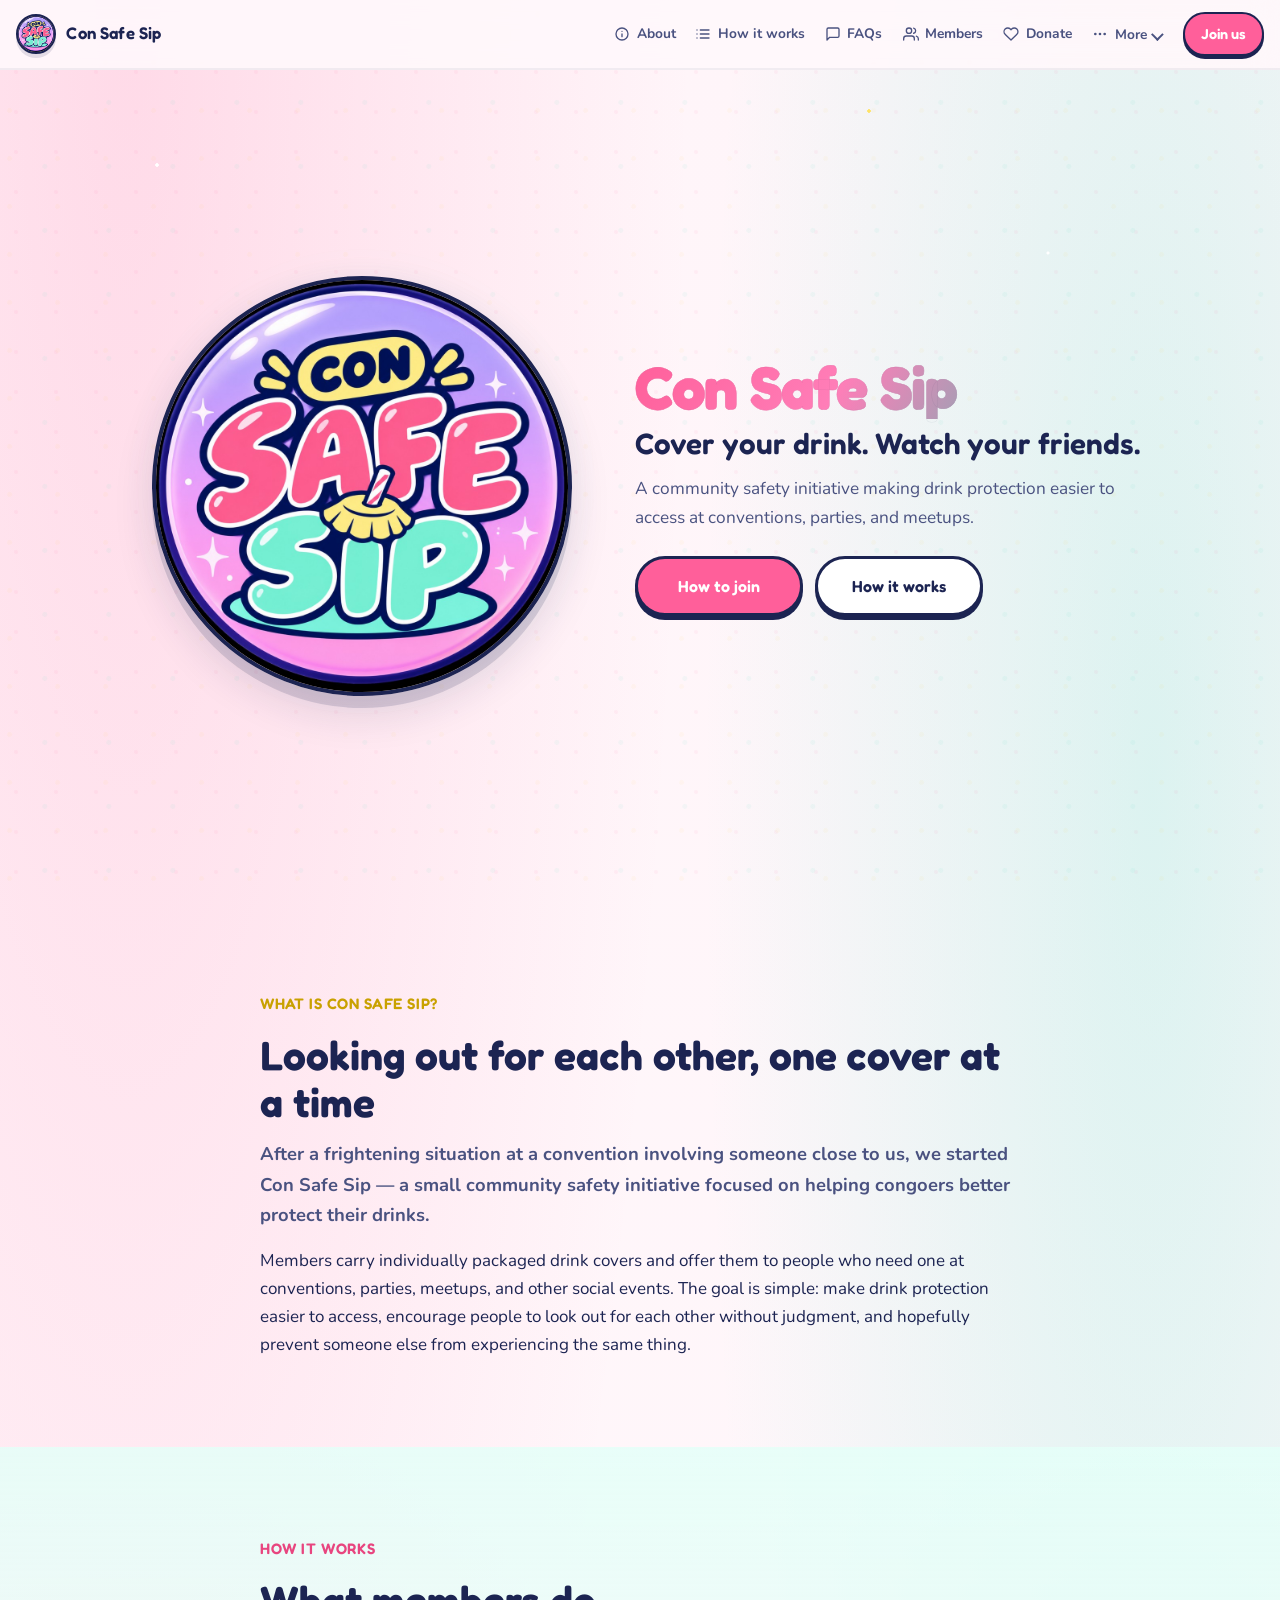
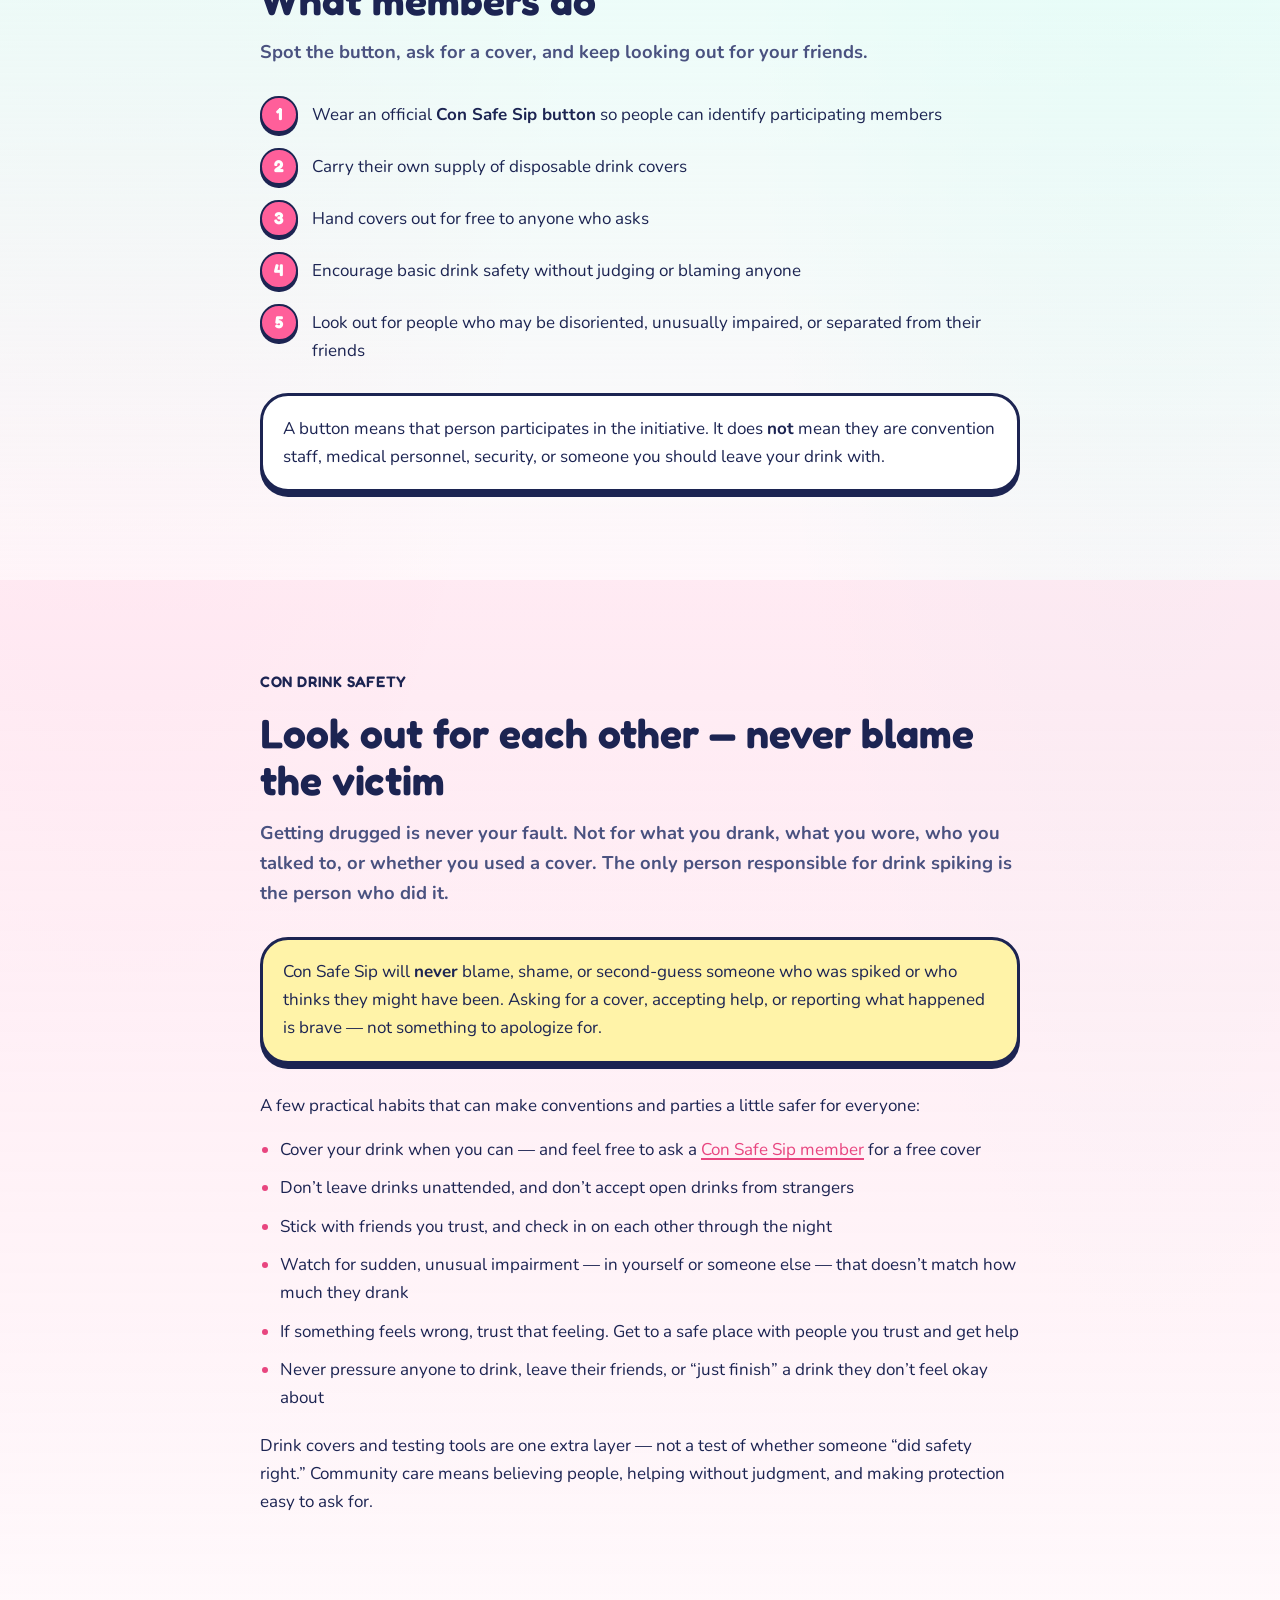
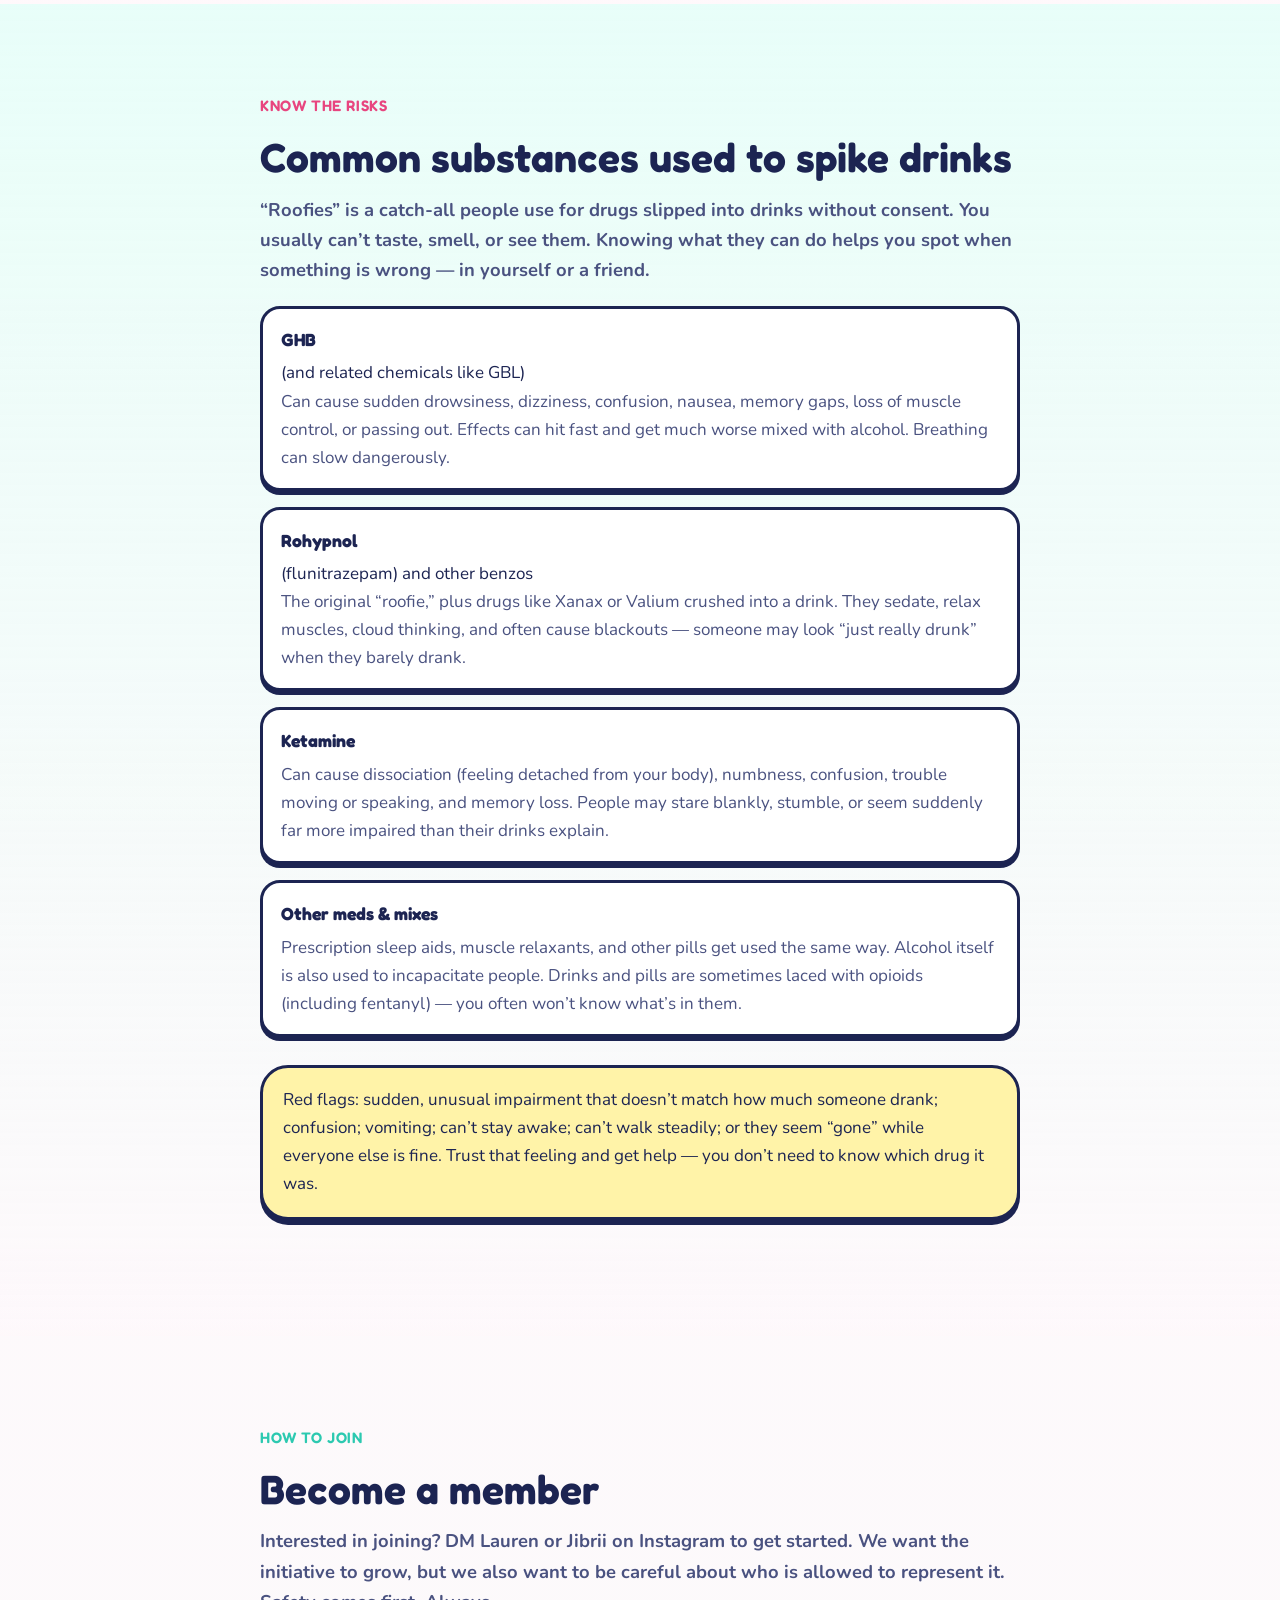
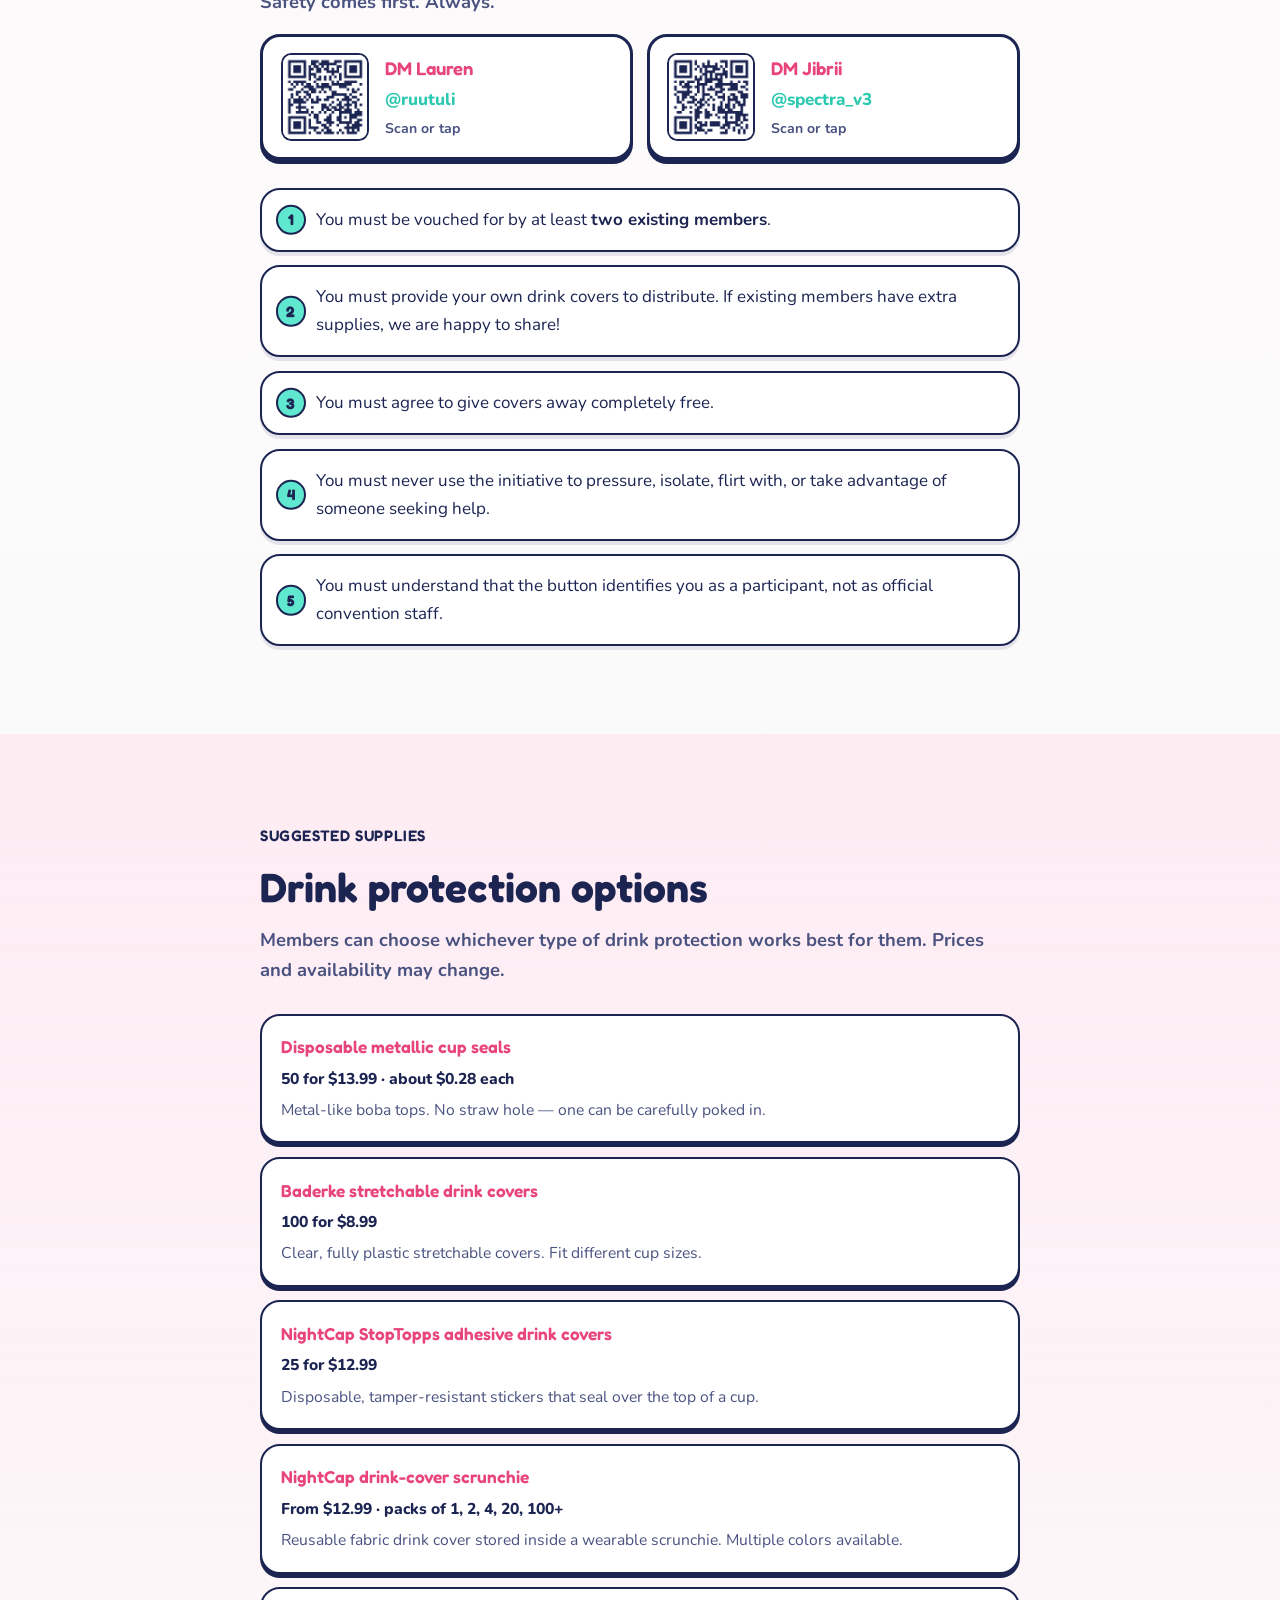
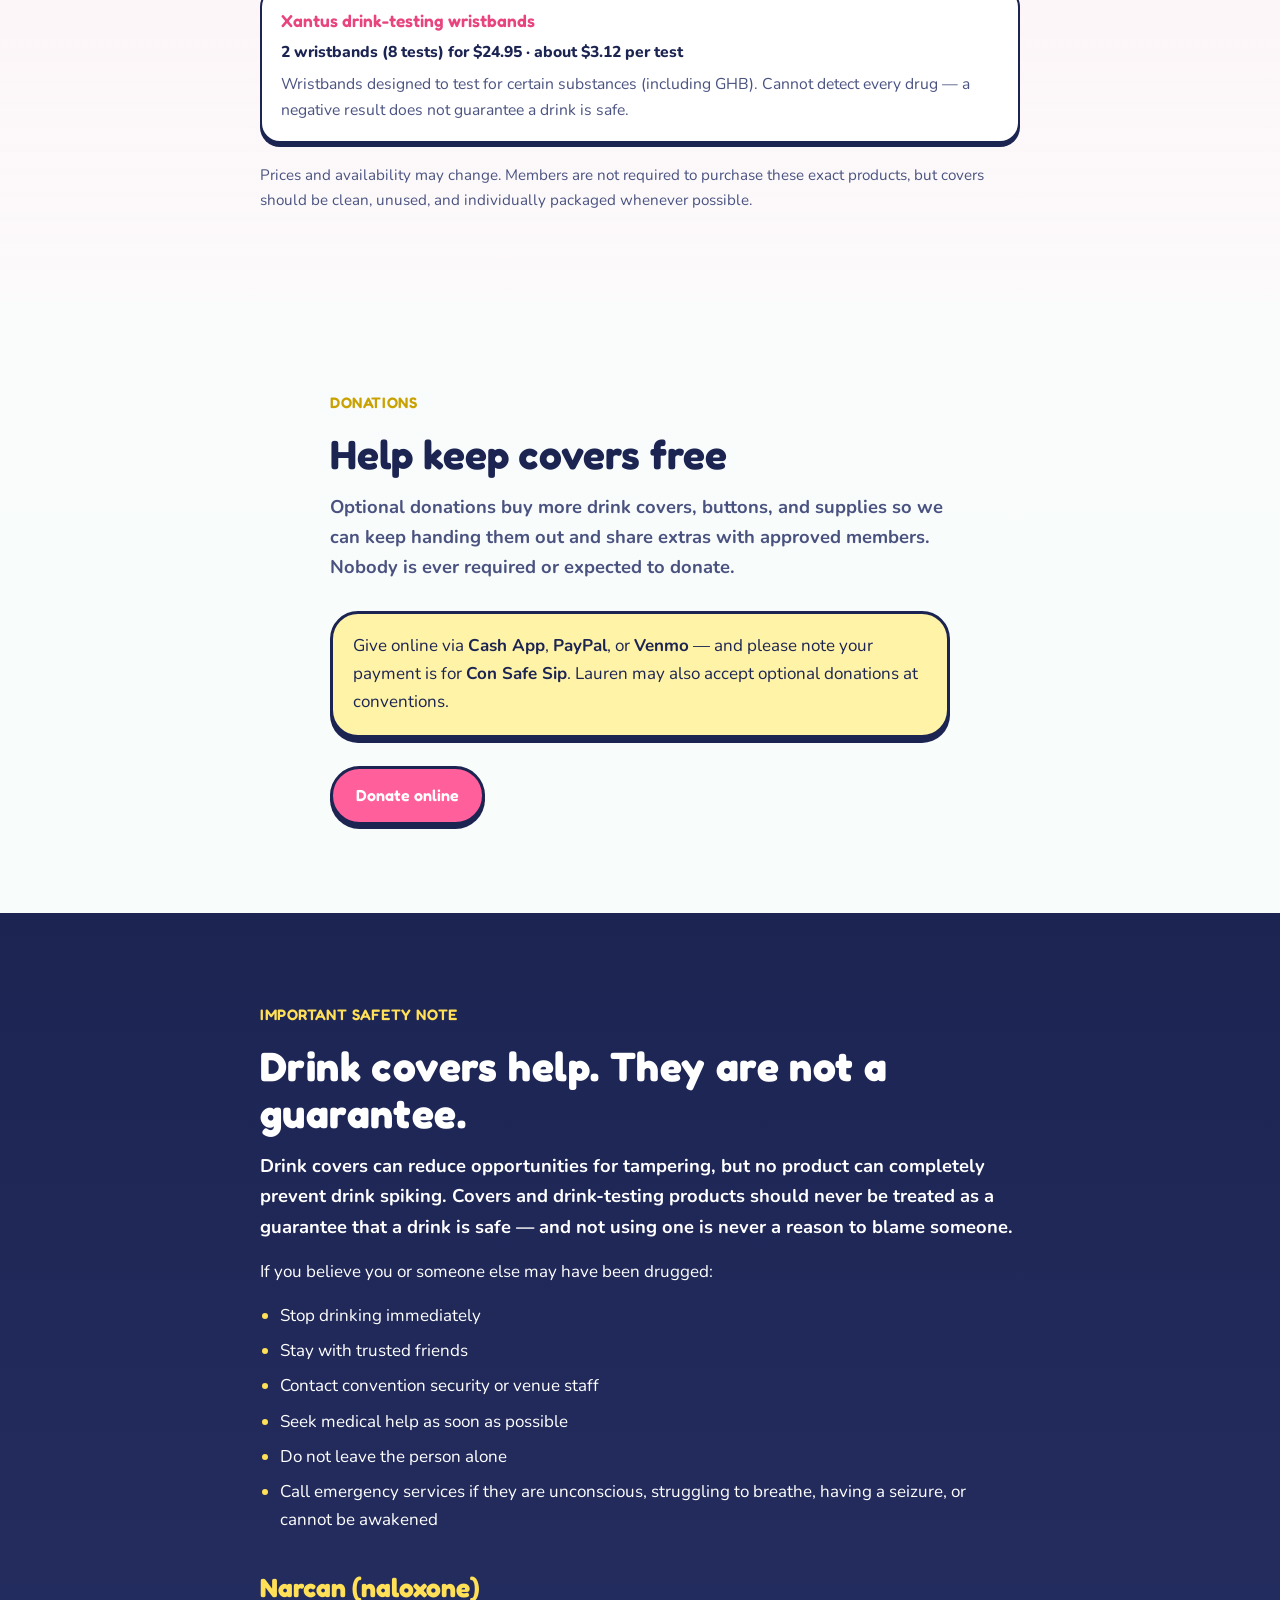
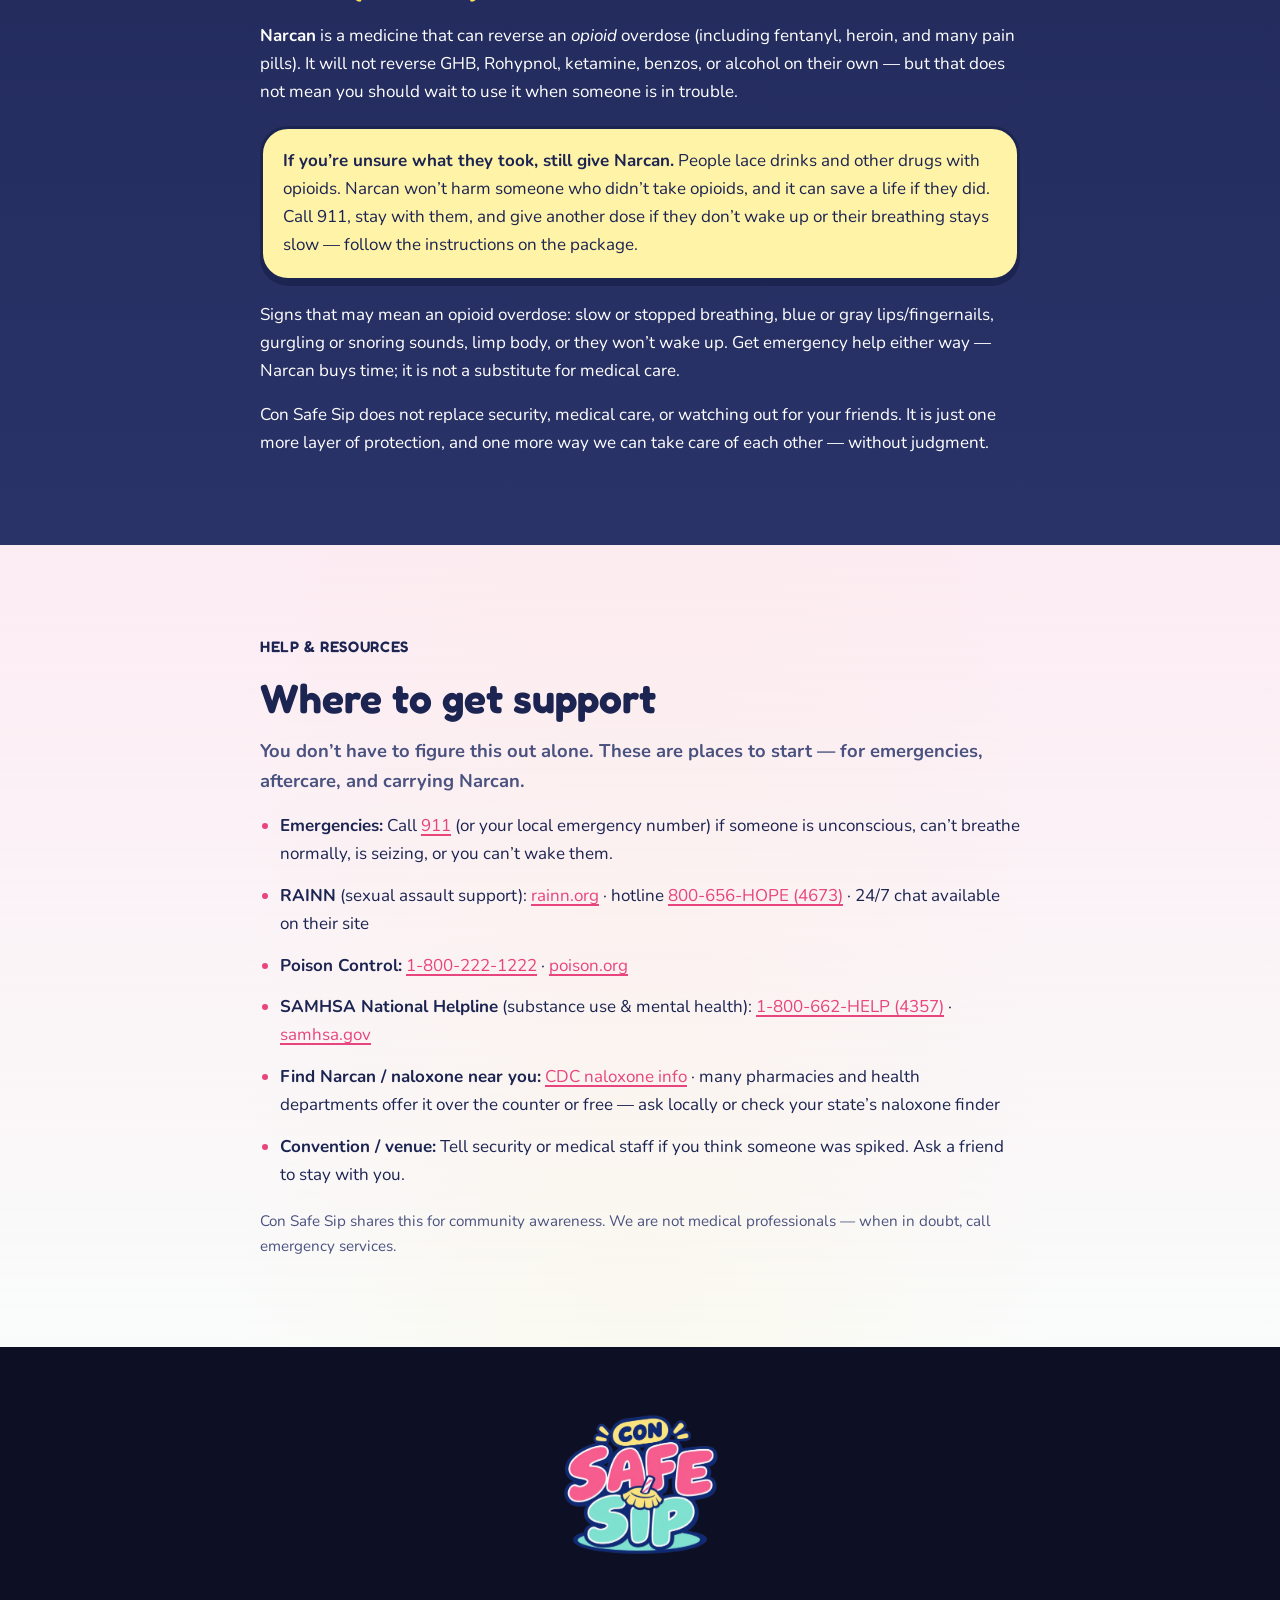
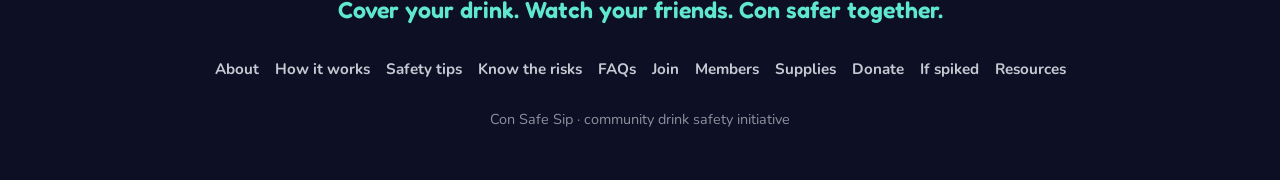
==== index.html @ 8815fb73 "Refactor site navigation and enhance member details - Redesigned navigation structure across donatio" ====
<!DOCTYPE html>
<html lang="en">
  <head>
    <meta charset="UTF-8" />
    <meta name="viewport" content="width=device-width, initial-scale=1, viewport-fit=cover" />
    <title>Con Safe Sip — Drink Cover Safety for Conventions &amp; Events</title>
    <meta
      name="description"
      content="Con Safe Sip is a community initiative that hands out free drink covers at conventions, parties, and meetups. Cover your drink. Watch your friends. Con safer together."
    />
    <meta
      name="keywords"
      content="Con Safe Sip, drink covers, drink spiking prevention, convention safety, congoer safety, NightCap, free drink covers, party safety, meetup safety"
    />
    <meta name="author" content="Con Safe Sip" />
    <meta name="robots" content="index, follow, max-image-preview:large" />
    <meta name="theme-color" content="#ff5f9a" />
    <meta name="color-scheme" content="light" />
    <link rel="canonical" href="https://consafesip.info/" />
    <link rel="icon" href="https://consafesip.info/assets/logo-button.jpg" type="image/jpeg" />
    <link rel="apple-touch-icon" href="https://consafesip.info/assets/logo-button.jpg" />

    <meta property="og:type" content="website" />
    <meta property="og:site_name" content="Con Safe Sip" />
    <meta property="og:locale" content="en_US" />
    <meta
      property="og:title"
      content="Con Safe Sip — Cover your drink. Watch your friends."
    />
    <meta
      property="og:description"
      content="A community safety initiative handing out free drink covers at conventions, parties, and meetups."
    />
    <meta property="og:url" content="https://consafesip.info/" />
    <meta property="og:image" content="https://consafesip.info/assets/og-share.jpg" />
    <meta property="og:image:secure_url" content="https://consafesip.info/assets/og-share.jpg" />
    <meta property="og:image:type" content="image/jpeg" />
    <meta property="og:image:width" content="1200" />
    <meta property="og:image:height" content="630" />
    <meta
      property="og:image:alt"
      content="Con Safe Sip — Cover your drink. Watch your friends."
    />

    <meta name="twitter:card" content="summary_large_image" />
    <meta
      name="twitter:title"
      content="Con Safe Sip — Cover your drink. Watch your friends."
    />
    <meta
      name="twitter:description"
      content="Free drink covers from community members at conventions, parties, and meetups."
    />
    <meta name="twitter:image" content="https://consafesip.info/assets/og-share.jpg" />
    <meta
      name="twitter:image:alt"
      content="Con Safe Sip — Cover your drink. Watch your friends."
    />

    <link rel="preconnect" href="https://fonts.googleapis.com" />
    <link rel="preconnect" href="https://fonts.gstatic.com" crossorigin />
    <link
      href="https://fonts.googleapis.com/css2?family=Fredoka:wght@500;600;700&family=Nunito:wght@400;600;700;800&display=swap"
      rel="stylesheet"
    />
    <link rel="stylesheet" href="styles.css" />

    <script type="application/ld+json">
      {
        "@context": "https://schema.org",
        "@graph": [
          {
            "@type": "Organization",
            "@id": "https://consafesip.info/#organization",
            "name": "Con Safe Sip",
            "url": "https://consafesip.info/",
            "logo": "https://consafesip.info/assets/logo-button.jpg",
            "description": "A community safety initiative that helps people protect their drinks at conventions, parties, and meetups by handing out free drink covers.",
            "sameAs": [
              "https://www.instagram.com/ruutuli/",
              "https://www.instagram.com/spectra_v3/"
            ]
          },
          {
            "@type": "WebSite",
            "@id": "https://consafesip.info/#website",
            "name": "Con Safe Sip",
            "url": "https://consafesip.info/",
            "description": "Cover your drink. Watch your friends. Con safer together.",
            "publisher": { "@id": "https://consafesip.info/#organization" },
            "inLanguage": "en-US"
          },
          {
            "@type": "WebPage",
            "@id": "https://consafesip.info/#webpage",
            "url": "https://consafesip.info/",
            "name": "Con Safe Sip — Drink Cover Safety for Conventions & Events",
            "isPartOf": { "@id": "https://consafesip.info/#website" },
            "about": { "@id": "https://consafesip.info/#organization" },
            "description": "Learn how Con Safe Sip works, how to join, suggested drink covers, common drink-spiking substances, Narcan basics, and what to do if you suspect drink spiking.",
            "inLanguage": "en-US",
            "primaryImageOfPage": {
              "@type": "ImageObject",
              "url": "https://consafesip.info/assets/og-share.jpg",
              "width": 1200,
              "height": 630
            }
          }
        ]
      }
    </script>
  </head>
  <body>
    <a class="skip-link" href="#main">Skip to content</a>
    <div class="bg-glow" aria-hidden="true"></div>
    <div class="sparkles" aria-hidden="true"></div>

    <header class="site-header">
      <a class="brand-lockup" href="#top">
        <img
          src="assets/logo-button.jpg"
          alt="Con Safe Sip"
          width="44"
          height="44"
          class="brand-lockup__mark"
        />
        <span class="brand-lockup__name">Con Safe Sip</span>
      </a>
      <button
        class="nav-toggle"
        type="button"
        aria-expanded="false"
        aria-controls="site-nav"
        aria-label="Open menu"
      >
        <span class="nav-toggle__bar" aria-hidden="true"></span>
        <span class="nav-toggle__bar" aria-hidden="true"></span>
        <span class="nav-toggle__bar" aria-hidden="true"></span>
      </button>
      <nav class="site-nav" id="site-nav" aria-label="Primary">
        <div class="nav-cluster">
          <p class="nav-cluster__label">Learn</p>
          <a class="nav-link" href="#about">
            <span class="nav-link__ico nav-link__ico--about" aria-hidden="true"></span>
            About
          </a>
          <a class="nav-link" href="#how">
            <span class="nav-link__ico nav-link__ico--how" aria-hidden="true"></span>
            How it works
          </a>
          <a class="nav-link" href="faqs.html">
            <span class="nav-link__ico nav-link__ico--faq" aria-hidden="true"></span>
            FAQs
          </a>
        </div>

        <div class="nav-cluster">
          <p class="nav-cluster__label">Participate</p>
          <a class="nav-link nav-link--mobile-only" href="#join">
            <span class="nav-link__ico nav-link__ico--join" aria-hidden="true"></span>
            Join
          </a>
          <a class="nav-link" href="members.html">
            <span class="nav-link__ico nav-link__ico--members" aria-hidden="true"></span>
            Members
          </a>
          <a class="nav-link" href="donations.html">
            <span class="nav-link__ico nav-link__ico--donate" aria-hidden="true"></span>
            Donate
          </a>
        </div>

        <div class="nav-cluster nav-cluster--more">
          <p class="nav-cluster__label">Safety &amp; more</p>
          <button
            class="nav-more-toggle"
            type="button"
            aria-expanded="false"
            aria-controls="nav-more-panel"
            id="nav-more-toggle"
          >
            <span class="nav-link__ico nav-link__ico--more" aria-hidden="true"></span>
            More
            <span class="nav-more-toggle__chev" aria-hidden="true"></span>
          </button>
          <div class="nav-more-panel" id="nav-more-panel">
            <a class="nav-link" href="#tips">
              <span class="nav-link__ico nav-link__ico--tips" aria-hidden="true"></span>
              Safety tips
            </a>
            <a class="nav-link" href="#know">
              <span class="nav-link__ico nav-link__ico--know" aria-hidden="true"></span>
              Know the risks
            </a>
            <a class="nav-link" href="#supplies">
              <span class="nav-link__ico nav-link__ico--supplies" aria-hidden="true"></span>
              Supplies
            </a>
            <a class="nav-link" href="#safety">
              <span class="nav-link__ico nav-link__ico--safety" aria-hidden="true"></span>
              If spiked
            </a>
            <a class="nav-link" href="#resources">
              <span class="nav-link__ico nav-link__ico--resources" aria-hidden="true"></span>
              Resources
            </a>
          </div>
        </div>
      </nav>
      <a class="btn btn--sm btn--pink header-cta" href="#join">Join us</a>
    </header>

    <main id="main">
      <section class="hero" id="top">
        <div class="hero__visual">
          <img
            class="hero__logo"
            src="assets/logo-button.jpg"
            alt="Con Safe Sip official button logo with drink cover and straw"
            width="480"
            height="480"
            fetchpriority="high"
            decoding="async"
          />
        </div>
        <div class="hero__copy">
          <p class="hero__brand">Con Safe Sip</p>
          <h1 class="hero__headline">Cover your drink. Watch your friends.</h1>
          <p class="hero__lede">
            A community safety initiative making drink protection easier to
            access at conventions, parties, and meetups.
          </p>
          <div class="hero__actions">
            <a class="btn btn--pink" href="#join">How to join</a>
            <a class="btn btn--ghost" href="#how">How it works</a>
          </div>
        </div>
      </section>


      <section class="section" id="about">
        <div class="section__inner">
          <p class="eyebrow eyebrow--yellow">What is Con Safe Sip?</p>
          <h2>Looking out for each other, one cover at a time</h2>
          <p class="lead">
            After a frightening situation at a convention involving someone
            close to us, we started Con Safe Sip — a small community safety
            initiative focused on helping congoers better protect their drinks.
          </p>
          <p>
            Members carry individually packaged drink covers and offer them to
            people who need one at conventions, parties, meetups, and other
            social events. The goal is simple: make drink protection easier to
            access, encourage people to look out for each other without judgment,
            and hopefully prevent someone else from experiencing the same thing.
          </p>
        </div>
      </section>

      <section class="section section--mint" id="how">
        <div class="section__inner">
          <p class="eyebrow eyebrow--pink">How it works</p>
          <h2>What members do</h2>
          <p class="lead">
            Spot the button, ask for a cover, and keep looking out for your
            friends.
          </p>
          <ul class="steps">
            <li>
              <span class="steps__num" aria-hidden="true">1</span>
              <p>
                Wear an official <strong>Con Safe Sip button</strong> so people
                can identify participating members
              </p>
            </li>
            <li>
              <span class="steps__num" aria-hidden="true">2</span>
              <p>Carry their own supply of disposable drink covers</p>
            </li>
            <li>
              <span class="steps__num" aria-hidden="true">3</span>
              <p>Hand covers out for free to anyone who asks</p>
            </li>
            <li>
              <span class="steps__num" aria-hidden="true">4</span>
              <p>
                Encourage basic drink safety without judging or blaming anyone
              </p>
            </li>
            <li>
              <span class="steps__num" aria-hidden="true">5</span>
              <p>
                Look out for people who may be disoriented, unusually impaired,
                or separated from their friends
              </p>
            </li>
          </ul>
          <aside class="callout">
            <p>
              A button means that person participates in the initiative. It does
              <strong>not</strong> mean they are convention staff, medical
              personnel, security, or someone you should leave your drink with.
            </p>
          </aside>
        </div>
      </section>

      <section class="section section--blush" id="tips">
        <div class="section__inner">
          <p class="eyebrow eyebrow--navy">Con drink safety</p>
          <h2>Look out for each other — never blame the victim</h2>
          <p class="lead">
            Getting drugged is never your fault. Not for what you drank, what
            you wore, who you talked to, or whether you used a cover. The only
            person responsible for drink spiking is the person who did it.
          </p>
          <aside class="callout callout--note">
            <p>
              Con Safe Sip will <strong>never</strong> blame, shame, or second-guess
              someone who was spiked or who thinks they might have been. Asking
              for a cover, accepting help, or reporting what happened is brave —
              not something to apologize for.
            </p>
          </aside>
          <p>
            A few practical habits that can make conventions and parties a
            little safer for everyone:
          </p>
          <ul class="tips-list">
            <li>
              Cover your drink when you can — and feel free to ask a
              <a href="members.html">Con Safe Sip member</a> for a free cover
            </li>
            <li>Don’t leave drinks unattended, and don’t accept open drinks from strangers</li>
            <li>Stick with friends you trust, and check in on each other through the night</li>
            <li>
              Watch for sudden, unusual impairment — in yourself or someone else —
              that doesn’t match how much they drank
            </li>
            <li>
              If something feels wrong, trust that feeling. Get to a safe place
              with people you trust and get help
            </li>
            <li>
              Never pressure anyone to drink, leave their friends, or “just
              finish” a drink they don’t feel okay about
            </li>
          </ul>
          <p>
            Drink covers and testing tools are one extra layer — not a test of
            whether someone “did safety right.” Community care means believing
            people, helping without judgment, and making protection easy to ask
            for.
          </p>
        </div>
      </section>

      <section class="section section--mint" id="know">
        <div class="section__inner">
          <p class="eyebrow eyebrow--pink">Know the risks</p>
          <h2>Common substances used to spike drinks</h2>
          <p class="lead">
            “Roofies” is a catch-all people use for drugs slipped into drinks
            without consent. You usually can’t taste, smell, or see them. Knowing
            what they can do helps you spot when something is wrong — in yourself
            or a friend.
          </p>
          <ul class="drug-list">
            <li>
              <strong>GHB</strong> (and related chemicals like GBL)
              <span
                >Can cause sudden drowsiness, dizziness, confusion, nausea,
                memory gaps, loss of muscle control, or passing out. Effects can
                hit fast and get much worse mixed with alcohol. Breathing can
                slow dangerously.</span
              >
            </li>
            <li>
              <strong>Rohypnol</strong> (flunitrazepam) and other benzos
              <span
                >The original “roofie,” plus drugs like Xanax or Valium crushed
                into a drink. They sedate, relax muscles, cloud thinking, and
                often cause blackouts — someone may look “just really drunk” when
                they barely drank.</span
              >
            </li>
            <li>
              <strong>Ketamine</strong>
              <span
                >Can cause dissociation (feeling detached from your body),
                numbness, confusion, trouble moving or speaking, and memory
                loss. People may stare blankly, stumble, or seem suddenly far
                more impaired than their drinks explain.</span
              >
            </li>
            <li>
              <strong>Other meds &amp; mixes</strong>
              <span
                >Prescription sleep aids, muscle relaxants, and other pills get
                used the same way. Alcohol itself is also used to incapacitate
                people. Drinks and pills are sometimes laced with opioids
                (including fentanyl) — you often won’t know what’s in them.</span
              >
            </li>
          </ul>
          <aside class="callout callout--note">
            <p>
              Red flags: sudden, unusual impairment that doesn’t match how much
              someone drank; confusion; vomiting; can’t stay awake; can’t walk
              steadily; or they seem “gone” while everyone else is fine. Trust
              that feeling and get help — you don’t need to know which drug it
              was.
            </p>
          </aside>
        </div>
      </section>

      <section class="section" id="join">
        <div class="section__inner">
          <p class="eyebrow eyebrow--mint">How to join</p>
          <h2>Become a member</h2>
          <p class="lead">
            Interested in joining? <strong>DM Lauren or Jibrii on Instagram</strong>
            to get started. We want the initiative to grow, but we also want to
            be careful about who is allowed to represent it. Safety comes first.
            Always.
          </p>
          <div class="join-dms">
            <a
              class="join-dm"
              href="https://www.instagram.com/ruutuli/"
              target="_blank"
              rel="noopener noreferrer"
            >
              <img
                class="join-dm__qr"
                src="assets/qr-lauren.png"
                alt="QR code for Lauren on Instagram @ruutuli"
                width="120"
                height="120"
                decoding="async"
              />
              <span class="join-dm__text">
                <span class="join-dm__label">DM Lauren</span>
                <span class="join-dm__handle">@ruutuli</span>
                <span class="join-dm__scan">Scan or tap</span>
              </span>
            </a>
            <a
              class="join-dm"
              href="https://www.instagram.com/spectra_v3/"
              target="_blank"
              rel="noopener noreferrer"
            >
              <img
                class="join-dm__qr"
                src="assets/qr-jibrii.png"
                alt="QR code for Jibrii on Instagram @spectra_v3"
                width="120"
                height="120"
                decoding="async"
              />
              <span class="join-dm__text">
                <span class="join-dm__label">DM Jibrii</span>
                <span class="join-dm__handle">@spectra_v3</span>
                <span class="join-dm__scan">Scan or tap</span>
              </span>
            </a>
          </div>
          <ol class="join-list">
            <li>
              You must be vouched for by at least
              <strong>two existing members</strong>.
            </li>
            <li>
              You must provide your own drink covers to distribute. If existing
              members have extra supplies, we are happy to share!
            </li>
            <li>You must agree to give covers away completely free.</li>
            <li>
              You must never use the initiative to pressure, isolate, flirt
              with, or take advantage of someone seeking help.
            </li>
            <li>
              You must understand that the button identifies you as a
              participant, not as official convention staff.
            </li>
          </ol>
        </div>
      </section>

      <section class="section section--blush" id="supplies">
        <div class="section__inner">
          <p class="eyebrow eyebrow--navy">Suggested supplies</p>
          <h2>Drink protection options</h2>
          <p class="lead">
            Members can choose whichever type of drink protection works best for
            them. Prices and availability may change.
          </p>
          <ul class="supply-list">
            <li>
              <a
                href="https://www.amazon.com/dp/B0BZ8GLM3N/"
                target="_blank"
                rel="noopener noreferrer"
              >
                <span class="supply-list__title"
                  >Disposable metallic cup seals</span
                >
                <span class="supply-list__price"
                  >50 for $13.99 · about $0.28 each</span
                >
                <span class="supply-list__desc"
                  >Metal-like boba tops. No straw hole — one can be carefully
                  poked in.</span
                >
              </a>
            </li>
            <li>
              <a
                href="https://www.amazon.com/dp/B0CLR491HZ/"
                target="_blank"
                rel="noopener noreferrer"
              >
                <span class="supply-list__title"
                  >Baderke stretchable drink covers</span
                >
                <span class="supply-list__price">100 for $8.99</span>
                <span class="supply-list__desc"
                  >Clear, fully plastic stretchable covers. Fit different cup
                  sizes.</span
                >
              </a>
            </li>
            <li>
              <a
                href="https://www.amazon.com/dp/B0GV1S1Z7W/"
                target="_blank"
                rel="noopener noreferrer"
              >
                <span class="supply-list__title"
                  >NightCap StopTopps adhesive drink covers</span
                >
                <span class="supply-list__price">25 for $12.99</span>
                <span class="supply-list__desc"
                  >Disposable, tamper-resistant stickers that seal over the top
                  of a cup.</span
                >
              </a>
            </li>
            <li>
              <a
                href="https://www.amazon.com/dp/B08RF32Y7N/"
                target="_blank"
                rel="noopener noreferrer"
              >
                <span class="supply-list__title"
                  >NightCap drink-cover scrunchie</span
                >
                <span class="supply-list__price"
                  >From $12.99 · packs of 1, 2, 4, 20, 100+</span
                >
                <span class="supply-list__desc"
                  >Reusable fabric drink cover stored inside a wearable
                  scrunchie. Multiple colors available.</span
                >
              </a>
            </li>
            <li>
              <a
                href="https://www.amazon.com/dp/B0D73ZN15P/"
                target="_blank"
                rel="noopener noreferrer"
              >
                <span class="supply-list__title"
                  >Xantus drink-testing wristbands</span
                >
                <span class="supply-list__price"
                  >2 wristbands (8 tests) for $24.95 · about $3.12 per test</span
                >
                <span class="supply-list__desc"
                  >Wristbands designed to test for certain substances (including
                  GHB). Cannot detect every drug — a negative result does not
                  guarantee a drink is safe.</span
                >
              </a>
            </li>
          </ul>
          <p class="fineprint">
            Prices and availability may change. Members are not required to
            purchase these exact products, but covers should be clean, unused,
            and individually packaged whenever possible.
          </p>
        </div>
      </section>

      <section class="section" id="donations">
        <div class="section__inner section__inner--narrow">
          <p class="eyebrow eyebrow--yellow">Donations</p>
          <h2>Help keep covers free</h2>
          <p class="lead">
            Optional donations buy more drink covers, buttons, and supplies so we
            can keep handing them out and share extras with approved members.
            Nobody is ever required or expected to donate.
          </p>
          <aside class="callout callout--note">
            <p>
              Give online via <strong>Cash App</strong>, <strong>PayPal</strong>,
              or <strong>Venmo</strong> — and please note your payment is for
              <strong>Con Safe Sip</strong>. Lauren may also accept optional
              donations at conventions.
            </p>
          </aside>
          <p class="donate-cta">
            <a class="btn btn--pink" href="donations.html">Donate online</a>
          </p>
        </div>
      </section>

      <section class="section section--safety" id="safety">
        <div class="section__inner">
          <p class="eyebrow eyebrow--yellow">Important safety note</p>
          <h2>Drink covers help. They are not a guarantee.</h2>
          <p class="lead">
            Drink covers can reduce opportunities for tampering, but no product
            can completely prevent drink spiking. Covers and drink-testing
            products should never be treated as a guarantee that a drink is
            safe — and not using one is never a reason to blame someone.
          </p>
          <p>
            If you believe you or someone else may have been drugged:
          </p>
          <ul class="safety-list">
            <li>Stop drinking immediately</li>
            <li>Stay with trusted friends</li>
            <li>Contact convention security or venue staff</li>
            <li>Seek medical help as soon as possible</li>
            <li>Do not leave the person alone</li>
            <li>
              Call emergency services if they are unconscious, struggling to
              breathe, having a seizure, or cannot be awakened
            </li>
          </ul>

          <h3 class="safety-subhead" id="narcan">Narcan (naloxone)</h3>
          <p>
            <strong>Narcan</strong> is a medicine that can reverse an
            <em>opioid</em> overdose (including fentanyl, heroin, and many pain
            pills). It will not reverse GHB, Rohypnol, ketamine, benzos, or
            alcohol on their own — but that does not mean you should wait to use
            it when someone is in trouble.
          </p>
          <aside class="callout callout--note">
            <p>
              <strong>If you’re unsure what they took, still give Narcan.</strong>
              People lace drinks and other drugs with opioids. Narcan won’t harm
              someone who didn’t take opioids, and it can save a life if they
              did. Call 911, stay with them, and give another dose if they don’t
              wake up or their breathing stays slow — follow the instructions on
              the package.
            </p>
          </aside>
          <p>
            Signs that may mean an opioid overdose: slow or stopped breathing,
            blue or gray lips/fingernails, gurgling or snoring sounds, limp body,
            or they won’t wake up. Get emergency help either way — Narcan buys
            time; it is not a substitute for medical care.
          </p>
          <p>
            Con Safe Sip does not replace security, medical care, or watching
            out for your friends. It is just one more layer of protection, and
            one more way we can take care of each other — without judgment.
          </p>
        </div>
      </section>

      <section class="section section--blush" id="resources">
        <div class="section__inner">
          <p class="eyebrow eyebrow--navy">Help &amp; resources</p>
          <h2>Where to get support</h2>
          <p class="lead">
            You don’t have to figure this out alone. These are places to start —
            for emergencies, aftercare, and carrying Narcan.
          </p>
          <ul class="resource-list">
            <li>
              <strong>Emergencies:</strong>
              Call <a href="tel:911">911</a> (or your local emergency number) if
              someone is unconscious, can’t breathe normally, is seizing, or you
              can’t wake them.
            </li>
            <li>
              <strong>RAINN</strong> (sexual assault support):
              <a href="https://www.rainn.org/" target="_blank" rel="noopener noreferrer"
                >rainn.org</a
              >
              · hotline
              <a href="tel:18006564673">800-656-HOPE (4673)</a>
              · 24/7 chat available on their site
            </li>
            <li>
              <strong>Poison Control:</strong>
              <a href="tel:18002221222">1-800-222-1222</a>
              ·
              <a
                href="https://www.poison.org/"
                target="_blank"
                rel="noopener noreferrer"
                >poison.org</a
              >
            </li>
            <li>
              <strong>SAMHSA National Helpline</strong> (substance use &amp;
              mental health):
              <a href="tel:18006624357">1-800-662-HELP (4357)</a>
              ·
              <a
                href="https://www.samhsa.gov/find-help/national-helpline"
                target="_blank"
                rel="noopener noreferrer"
                >samhsa.gov</a
              >
            </li>
            <li>
              <strong>Find Narcan / naloxone near you:</strong>
              <a
                href="https://www.cdc.gov/stop-overdose/caring/naloxone.html"
                target="_blank"
                rel="noopener noreferrer"
                >CDC naloxone info</a
              >
              · many pharmacies and health departments offer it over the counter
              or free — ask locally or check your state’s naloxone finder
            </li>
            <li>
              <strong>Convention / venue:</strong>
              Tell security or medical staff if you think someone was spiked.
              Ask a friend to stay with you.
            </li>
          </ul>
          <p class="fineprint">
            Con Safe Sip shares this for community awareness. We are not medical
            professionals — when in doubt, call emergency services.
          </p>
        </div>
      </section>
    </main>

    <footer class="site-footer">
      <img
        class="site-footer__logo"
        src="assets/logo-wordmark.png"
        alt="Con Safe Sip"
        width="220"
        height="220"
        decoding="async"
      />
      <p class="site-footer__tagline">
        Cover your drink. Watch your friends. Con safer together.
      </p>
      <nav class="footer-nav" aria-label="Footer">
        <a href="#about">About</a>
        <a href="#how">How it works</a>
        <a href="#tips">Safety tips</a>
        <a href="#know">Know the risks</a>
        <a href="faqs.html">FAQs</a>
        <a href="#join">Join</a>
        <a href="members.html">Members</a>
        <a href="#supplies">Supplies</a>
        <a href="donations.html">Donate</a>
        <a href="#safety">If spiked</a>
        <a href="#resources">Resources</a>
      </nav>
      <p class="site-footer__credit">
        Con Safe Sip · community drink safety initiative
      </p>
    </footer>

    <script src="script.js"></script>
  </body>
</html>
---- styles.css ----
:root {
  --pink: #ff5f9a;
  --pink-deep: #e8457f;
  --mint: #5fe8cf;
  --mint-deep: #2cc9b0;
  --yellow: #ffe056;
  --yellow-soft: #fff3a8;
  --navy: #1c2452;
  --navy-soft: #2a3368;
  --ink: #1c2452;
  --ink-muted: #4a5280;
  --cream: #fff8fb;
  --blush: #ffe4ef;
  --mint-wash: #e4fff8;
  --white: #ffffff;
  --shadow: 0 18px 40px rgba(28, 36, 82, 0.12);
  --radius: 1.75rem;
  --font-display: "Fredoka", system-ui, sans-serif;
  --font-body: "Nunito", system-ui, sans-serif;
}

*,
*::before,
*::after {
  box-sizing: border-box;
}

html {
  scroll-behavior: smooth;
  -webkit-text-size-adjust: 100%;
  text-size-adjust: 100%;
}

body {
  margin: 0;
  min-height: 100vh;
  font-family: var(--font-body);
  font-size: 1.0625rem;
  line-height: 1.65;
  color: var(--ink);
  background:
    radial-gradient(ellipse 80% 50% at 10% 0%, rgba(255, 95, 154, 0.18), transparent 55%),
    radial-gradient(ellipse 70% 45% at 90% 8%, rgba(95, 232, 207, 0.22), transparent 50%),
    radial-gradient(ellipse 60% 40% at 50% 100%, rgba(255, 224, 86, 0.16), transparent 55%),
    linear-gradient(180deg, #fff5f9 0%, var(--cream) 35%, #f3fffb 100%);
  overflow-x: hidden;
}

body.nav-open {
  overflow: hidden;
}

.skip-link {
  position: absolute;
  left: 1rem;
  top: -100px;
  z-index: 100;
  padding: 0.65rem 1rem;
  background: var(--navy);
  color: #fff;
  font-weight: 700;
  text-decoration: none;
  border-radius: 0.75rem;
}

.skip-link:focus {
  top: 1rem;
  color: #fff;
}

img {
  max-width: 100%;
  height: auto;
  display: block;
}

a {
  color: var(--pink-deep);
  text-decoration-thickness: 2px;
  text-underline-offset: 0.2em;
}

a:hover {
  color: var(--navy);
}

.bg-glow {
  position: fixed;
  inset: 0;
  pointer-events: none;
  z-index: -2;
  background-image:
    radial-gradient(circle at 20% 30%, rgba(255, 224, 86, 0.08) 0 2px, transparent 3px),
    radial-gradient(circle at 70% 60%, rgba(95, 232, 207, 0.1) 0 2px, transparent 3px),
    radial-gradient(circle at 40% 80%, rgba(255, 95, 154, 0.08) 0 1.5px, transparent 2.5px);
  background-size: 48px 48px, 64px 64px, 40px 40px;
  opacity: 0.7;
}

.sparkles {
  position: fixed;
  inset: 0;
  pointer-events: none;
  z-index: -1;
  background:
    radial-gradient(circle, #fff 0 1.5px, transparent 2px) 12% 18% / 8px 8px no-repeat,
    radial-gradient(circle, #fff 0 1px, transparent 2px) 82% 28% / 6px 6px no-repeat,
    radial-gradient(circle, rgba(255, 224, 86, 0.9) 0 1.5px, transparent 2px) 68% 12% / 8px 8px no-repeat;
  animation: twinkle 4.5s ease-in-out infinite;
}

@keyframes twinkle {
  0%,
  100% {
    opacity: 0.45;
  }
  50% {
    opacity: 0.9;
  }
}

/* Header */
.site-header {
  position: sticky;
  top: 0;
  z-index: 40;
  display: flex;
  flex-wrap: wrap;
  align-items: center;
  gap: 0.65rem 1rem;
  padding: 0.75rem clamp(1rem, 3vw, 2rem);
  padding-top: max(0.75rem, env(safe-area-inset-top));
  padding-left: max(1rem, env(safe-area-inset-left));
  padding-right: max(1rem, env(safe-area-inset-right));
  background: rgba(255, 248, 251, 0.92);
  backdrop-filter: blur(12px);
  border-bottom: 2px solid rgba(28, 36, 82, 0.06);
}

.brand-lockup {
  display: inline-flex;
  align-items: center;
  gap: 0.65rem;
  text-decoration: none;
  color: var(--navy);
  flex-shrink: 0;
  min-height: 44px;
}

.brand-lockup:hover {
  color: var(--pink-deep);
}

.brand-lockup__mark {
  width: 2.5rem;
  height: 2.5rem;
  border-radius: 50%;
  object-fit: cover;
  border: 2px solid var(--navy);
  box-shadow: 0 4px 0 rgba(28, 36, 82, 0.12);
}

.brand-lockup__name {
  font-family: var(--font-display);
  font-weight: 600;
  font-size: 1.05rem;
  letter-spacing: 0.01em;
}

.nav-toggle {
  display: inline-flex;
  flex-direction: column;
  justify-content: center;
  gap: 5px;
  width: 44px;
  height: 44px;
  margin-left: auto;
  padding: 0;
  border: 2px solid var(--navy);
  border-radius: 12px;
  background: var(--white);
  box-shadow: 0 3px 0 var(--navy);
  cursor: pointer;
}

.nav-toggle__bar {
  display: block;
  width: 18px;
  height: 2.5px;
  margin: 0 auto;
  background: var(--navy);
  border-radius: 2px;
  transition: transform 0.2s ease, opacity 0.2s ease;
}

.site-header.is-nav-open .nav-toggle__bar:nth-child(1) {
  transform: translateY(7.5px) rotate(45deg);
}

.site-header.is-nav-open .nav-toggle__bar:nth-child(2) {
  opacity: 0;
}

.site-header.is-nav-open .nav-toggle__bar:nth-child(3) {
  transform: translateY(-7.5px) rotate(-45deg);
}

.site-nav {
  display: none;
  flex-direction: column;
  gap: 1rem;
  width: 100%;
  order: 3;
  margin-top: 0.35rem;
  padding: 0.85rem;
  background: var(--white);
  border: 3px solid var(--navy);
  border-radius: 1.25rem;
  box-shadow: 0 5px 0 var(--navy);
  max-height: min(78vh, 36rem);
  overflow-y: auto;
  overscroll-behavior: contain;
}

.site-header.is-nav-open .site-nav {
  display: flex;
}

.nav-cluster {
  display: flex;
  flex-direction: column;
  gap: 0.2rem;
}

.nav-cluster__label {
  margin: 0 0 0.35rem;
  padding: 0 0.55rem;
  font-family: var(--font-display);
  font-size: 0.72rem;
  font-weight: 600;
  letter-spacing: 0.08em;
  text-transform: uppercase;
  color: var(--pink-deep);
}

.nav-link,
.nav-more-toggle {
  display: flex;
  align-items: center;
  gap: 0.7rem;
  min-height: 44px;
  padding: 0.45rem 0.65rem;
  border: none;
  border-radius: 0.85rem;
  background: transparent;
  font-family: var(--font-body);
  font-weight: 700;
  font-size: 1rem;
  color: var(--ink-muted);
  text-decoration: none;
  text-align: left;
  cursor: pointer;
  touch-action: manipulation;
}

.nav-link:hover,
.nav-link[aria-current="page"],
.nav-more-toggle:hover {
  color: var(--pink-deep);
  background: rgba(255, 95, 154, 0.1);
}

.nav-link[aria-current="page"] {
  background: rgba(255, 95, 154, 0.14);
  box-shadow: inset 3px 0 0 var(--pink);
}

.nav-link__ico {
  width: 1.2rem;
  height: 1.2rem;
  flex-shrink: 0;
  background-color: currentColor;
  -webkit-mask: var(--ico) center / contain no-repeat;
  mask: var(--ico) center / contain no-repeat;
}

.nav-link__ico--about {
  --ico: url("data:image/svg+xml,%3Csvg xmlns='http://www.w3.org/2000/svg' fill='none' viewBox='0 0 24 24' stroke='black' stroke-width='2' stroke-linecap='round' stroke-linejoin='round'%3E%3Ccircle cx='12' cy='12' r='9'/%3E%3Cpath d='M12 16v-4M12 8h.01'/%3E%3C/svg%3E");
}

.nav-link__ico--how {
  --ico: url("data:image/svg+xml,%3Csvg xmlns='http://www.w3.org/2000/svg' fill='none' viewBox='0 0 24 24' stroke='black' stroke-width='2' stroke-linecap='round' stroke-linejoin='round'%3E%3Cpath d='M8 6h13M8 12h13M8 18h13M3 6h.01M3 12h.01M3 18h.01'/%3E%3C/svg%3E");
}

.nav-link__ico--faq {
  --ico: url("data:image/svg+xml,%3Csvg xmlns='http://www.w3.org/2000/svg' fill='none' viewBox='0 0 24 24' stroke='black' stroke-width='2' stroke-linecap='round' stroke-linejoin='round'%3E%3Cpath d='M21 15a2 2 0 0 1-2 2H7l-4 4V5a2 2 0 0 1 2-2h14a2 2 0 0 1 2 2z'/%3E%3C/svg%3E");
}

.nav-link__ico--join {
  --ico: url("data:image/svg+xml,%3Csvg xmlns='http://www.w3.org/2000/svg' fill='none' viewBox='0 0 24 24' stroke='black' stroke-width='2' stroke-linecap='round' stroke-linejoin='round'%3E%3Cpath d='M16 21v-2a4 4 0 0 0-4-4H6a4 4 0 0 0-4 4v2'/%3E%3Ccircle cx='9' cy='7' r='4'/%3E%3Cpath d='M19 8v6M22 11h-6'/%3E%3C/svg%3E");
}

.nav-link__ico--members {
  --ico: url("data:image/svg+xml,%3Csvg xmlns='http://www.w3.org/2000/svg' fill='none' viewBox='0 0 24 24' stroke='black' stroke-width='2' stroke-linecap='round' stroke-linejoin='round'%3E%3Cpath d='M17 21v-2a4 4 0 0 0-4-4H5a4 4 0 0 0-4 4v2'/%3E%3Ccircle cx='9' cy='7' r='4'/%3E%3Cpath d='M23 21v-2a4 4 0 0 0-3-3.87M16 3.13a4 4 0 0 1 0 7.75'/%3E%3C/svg%3E");
}

.nav-link__ico--donate {
  --ico: url("data:image/svg+xml,%3Csvg xmlns='http://www.w3.org/2000/svg' fill='none' viewBox='0 0 24 24' stroke='black' stroke-width='2' stroke-linecap='round' stroke-linejoin='round'%3E%3Cpath d='M20.8 4.6a5.5 5.5 0 0 0-7.8 0L12 5.6l-1-1a5.5 5.5 0 0 0-7.8 7.8l1 1L12 21l7.8-7.6 1-1a5.5 5.5 0 0 0 0-7.8z'/%3E%3C/svg%3E");
}

.nav-link__ico--tips {
  --ico: url("data:image/svg+xml,%3Csvg xmlns='http://www.w3.org/2000/svg' fill='none' viewBox='0 0 24 24' stroke='black' stroke-width='2' stroke-linecap='round' stroke-linejoin='round'%3E%3Cpath d='M12 22s8-4 8-10V5l-8-3-8 3v7c0 6 8 10 8 10z'/%3E%3C/svg%3E");
}

.nav-link__ico--know {
  --ico: url("data:image/svg+xml,%3Csvg xmlns='http://www.w3.org/2000/svg' fill='none' viewBox='0 0 24 24' stroke='black' stroke-width='2' stroke-linecap='round' stroke-linejoin='round'%3E%3Cpath d='M10.3 3.9 1.8 18a2 2 0 0 0 1.7 3h17a2 2 0 0 0 1.7-3L13.7 3.9a2 2 0 0 0-3.4 0z'/%3E%3Cpath d='M12 9v4M12 17h.01'/%3E%3C/svg%3E");
}

.nav-link__ico--supplies {
  --ico: url("data:image/svg+xml,%3Csvg xmlns='http://www.w3.org/2000/svg' fill='none' viewBox='0 0 24 24' stroke='black' stroke-width='2' stroke-linecap='round' stroke-linejoin='round'%3E%3Cpath d='M21 16V8a2 2 0 0 0-1-1.73l-7-4a2 2 0 0 0-2 0l-7 4A2 2 0 0 0 3 8v8a2 2 0 0 0 1 1.73l7 4a2 2 0 0 0 2 0l7-4A2 2 0 0 0 21 16z'/%3E%3Cpath d='M3.3 7 12 12l8.7-5M12 22V12'/%3E%3C/svg%3E");
}

.nav-link__ico--safety {
  --ico: url("data:image/svg+xml,%3Csvg xmlns='http://www.w3.org/2000/svg' fill='none' viewBox='0 0 24 24' stroke='black' stroke-width='2' stroke-linecap='round' stroke-linejoin='round'%3E%3Cpath d='M12 9v4M12 17h.01'/%3E%3Ccircle cx='12' cy='12' r='9'/%3E%3C/svg%3E");
}

.nav-link__ico--resources {
  --ico: url("data:image/svg+xml,%3Csvg xmlns='http://www.w3.org/2000/svg' fill='none' viewBox='0 0 24 24' stroke='black' stroke-width='2' stroke-linecap='round' stroke-linejoin='round'%3E%3Cpath d='M10 13a5 5 0 0 0 7.07 0l1.41-1.41a5 5 0 0 0-7.07-7.07L10 5.93'/%3E%3Cpath d='M14 11a5 5 0 0 0-7.07 0L5.5 12.4a5 5 0 0 0 7.07 7.07L14 18.07'/%3E%3C/svg%3E");
}

.nav-link__ico--more {
  --ico: url("data:image/svg+xml,%3Csvg xmlns='http://www.w3.org/2000/svg' fill='none' viewBox='0 0 24 24' stroke='black' stroke-width='2' stroke-linecap='round' stroke-linejoin='round'%3E%3Ccircle cx='12' cy='12' r='1'/%3E%3Ccircle cx='19' cy='12' r='1'/%3E%3Ccircle cx='5' cy='12' r='1'/%3E%3C/svg%3E");
}

.nav-more-toggle {
  display: none;
}

.nav-more-toggle__chev {
  width: 0.55rem;
  height: 0.55rem;
  margin-left: auto;
  border-right: 2px solid currentColor;
  border-bottom: 2px solid currentColor;
  transform: rotate(45deg);
  transition: transform 0.2s ease;
}

.nav-cluster--more.is-open .nav-more-toggle__chev {
  transform: translateY(2px) rotate(-135deg);
}

.nav-more-panel {
  display: flex;
  flex-direction: column;
  gap: 0.2rem;
}

.header-cta {
  display: none;
}

@media (min-width: 980px) {
  .site-header {
    flex-wrap: nowrap;
    gap: 0.75rem;
  }

  .nav-toggle {
    display: none;
  }

  .site-nav {
    display: flex;
    flex-direction: row;
    flex-wrap: nowrap;
    align-items: center;
    width: auto;
    max-width: none;
    max-height: none;
    overflow: visible;
    order: 0;
    margin: 0 0 0 auto;
    padding: 0;
    gap: 0.15rem;
    background: transparent;
    border: none;
    border-radius: 0;
    box-shadow: none;
  }

  .nav-cluster {
    flex-direction: row;
    align-items: center;
    gap: 0.1rem;
  }

  .nav-cluster__label {
    display: none;
  }

  .nav-link--mobile-only {
    display: none;
  }

  .nav-link,
  .nav-more-toggle {
    min-height: 2.5rem;
    padding: 0.35rem 0.55rem;
    font-size: 0.86rem;
    white-space: nowrap;
    gap: 0.4rem;
  }

  .nav-link__ico {
    width: 1.05rem;
    height: 1.05rem;
  }

  .nav-link[aria-current="page"] {
    box-shadow: none;
    background: rgba(255, 95, 154, 0.12);
  }

  .nav-link:hover,
  .nav-more-toggle:hover {
    background: rgba(255, 95, 154, 0.08);
  }

  .nav-cluster--more {
    position: relative;
  }

  .nav-more-toggle {
    display: inline-flex;
  }

  .nav-more-panel {
    display: none;
    position: absolute;
    top: calc(100% + 0.45rem);
    right: 0;
    min-width: 13.5rem;
    padding: 0.45rem;
    flex-direction: column;
    gap: 0.15rem;
    background: var(--white);
    border: 3px solid var(--navy);
    border-radius: 1rem;
    box-shadow: 0 5px 0 var(--navy);
    z-index: 50;
  }

  .nav-cluster--more.is-open .nav-more-panel {
    display: flex;
  }

  .nav-more-panel .nav-link {
    width: 100%;
  }

  .header-cta {
    display: inline-flex;
    flex-shrink: 0;
  }
}

@media (max-width: 380px) {
  .brand-lockup__name {
    font-size: 0.95rem;
  }
}

/* Buttons */
.btn {
  display: inline-flex;
  align-items: center;
  justify-content: center;
  gap: 0.4rem;
  min-height: 44px;
  padding: 0.85rem 1.45rem;
  border-radius: 999px;
  font-family: var(--font-display);
  font-weight: 600;
  font-size: 1rem;
  text-decoration: none;
  border: 3px solid var(--navy);
  box-shadow: 0 4px 0 var(--navy);
  transition: transform 0.15s ease, box-shadow 0.15s ease;
  cursor: pointer;
  touch-action: manipulation;
}

.btn:hover {
  transform: translateY(-2px);
  box-shadow: 0 6px 0 var(--navy);
  color: inherit;
}

.btn:active {
  transform: translateY(2px);
  box-shadow: 0 2px 0 var(--navy);
}

.btn--sm {
  padding: 0.5rem 1rem;
  font-size: 0.9rem;
  border-width: 2px;
  box-shadow: 0 3px 0 var(--navy);
}

.btn--pink {
  background: var(--pink);
  color: var(--white);
}

.btn--pink:hover {
  color: var(--white);
}

.btn--ghost {
  background: var(--white);
  color: var(--navy);
}

/* Hero */
.hero {
  display: grid;
  gap: 1.5rem;
  align-items: center;
  min-height: calc(100svh - 4.25rem);
  padding: clamp(1.5rem, 5vw, 3.5rem) clamp(1.25rem, 4vw, 3rem);
  padding-bottom: max(clamp(1.5rem, 5vw, 3.5rem), env(safe-area-inset-bottom));
  max-width: 1120px;
  margin: 0 auto;
}

.hero__visual {
  display: flex;
  justify-content: center;
  position: relative;
}

.hero__visual::before {
  content: "";
  position: absolute;
  width: min(88%, 420px);
  aspect-ratio: 1;
  border-radius: 50%;
  background: radial-gradient(
    circle,
    rgba(255, 95, 154, 0.28),
    rgba(95, 232, 207, 0.18) 55%,
    transparent 72%
  );
  filter: blur(18px);
  animation: pulse-glow 5s ease-in-out infinite;
}

@keyframes pulse-glow {
  0%,
  100% {
    transform: scale(1);
    opacity: 0.8;
  }
  50% {
    transform: scale(1.08);
    opacity: 1;
  }
}

.hero__logo {
  position: relative;
  width: min(82vw, 380px);
  border-radius: 50%;
  border: 4px solid var(--navy);
  box-shadow:
    0 12px 0 rgba(28, 36, 82, 0.15),
    var(--shadow);
  animation: float-in 0.9s cubic-bezier(0.22, 1, 0.36, 1) both;
}

@keyframes float-in {
  from {
    opacity: 0;
    transform: translateY(24px) scale(0.94);
  }
  to {
    opacity: 1;
    transform: translateY(0) scale(1);
  }
}

.hero__copy {
  text-align: center;
  animation: rise-in 0.85s 0.15s cubic-bezier(0.22, 1, 0.36, 1) both;
}

@keyframes rise-in {
  from {
    opacity: 0;
    transform: translateY(18px);
  }
  to {
    opacity: 1;
    transform: translateY(0);
  }
}

.hero__brand {
  margin: 0 0 0.35rem;
  font-family: var(--font-display);
  font-size: clamp(2.4rem, 8vw, 3.75rem);
  font-weight: 700;
  line-height: 1.05;
  letter-spacing: -0.02em;
  background: linear-gradient(120deg, var(--pink) 0%, #ff7eb8 40%, var(--mint-deep) 100%);
  -webkit-background-clip: text;
  background-clip: text;
  color: transparent;
  -webkit-text-stroke: 0.5px rgba(28, 36, 82, 0.08);
}

.hero__headline {
  margin: 0 0 0.85rem;
  font-family: var(--font-display);
  font-size: clamp(1.35rem, 4vw, 1.85rem);
  font-weight: 600;
  line-height: 1.25;
  color: var(--navy);
}

.hero__lede {
  margin: 0 auto 1.5rem;
  max-width: 34rem;
  color: var(--ink-muted);
  font-size: 1.08rem;
}

.hero__actions {
  display: flex;
  flex-wrap: wrap;
  gap: 0.75rem;
  justify-content: center;
}

.hero__actions .btn {
  flex: 1 1 auto;
  min-width: min(100%, 10.5rem);
}

@media (min-width: 860px) {
  .hero {
    grid-template-columns: 0.95fr 1.05fr;
    gap: 2.5rem;
    text-align: left;
  }

  .hero__copy {
    text-align: left;
  }

  .hero__lede {
    margin-left: 0;
  }

  .hero__actions {
    justify-content: flex-start;
  }

  .hero__actions .btn {
    flex: 0 1 auto;
  }

  .hero__logo {
    width: min(100%, 420px);
  }
}

/* Sections */
.section {
  padding: clamp(3.5rem, 8vw, 5.5rem) clamp(1.25rem, 4vw, 3rem);
}

.section__inner {
  max-width: 760px;
  margin: 0 auto;
}

.section__inner--narrow {
  max-width: 620px;
}

.section--mint {
  background: linear-gradient(180deg, rgba(228, 255, 248, 0.85), rgba(255, 248, 251, 0.4));
}

.section--blush {
  background: linear-gradient(180deg, rgba(255, 228, 239, 0.7), rgba(255, 248, 251, 0.5));
}

.section--safety {
  background: linear-gradient(180deg, var(--navy) 0%, var(--navy-soft) 100%);
  color: #ffffff;
}

.eyebrow {
  display: inline-block;
  margin: 0 0 0.65rem;
  font-family: var(--font-display);
  font-weight: 600;
  font-size: 0.95rem;
  letter-spacing: 0.04em;
  text-transform: uppercase;
}

.eyebrow--pink {
  color: var(--pink-deep);
}

.eyebrow--mint {
  color: var(--mint-deep);
}

.eyebrow--yellow {
  color: #c9a100;
}

.eyebrow--navy {
  color: var(--navy);
}

.section h2 {
  margin: 0 0 0.85rem;
  font-family: var(--font-display);
  font-size: clamp(1.85rem, 4.5vw, 2.55rem);
  font-weight: 650;
  line-height: 1.15;
  color: var(--navy);
}

.section--safety h2 {
  color: #ffffff;
  font-weight: 700;
  letter-spacing: 0.01em;
  text-shadow: none;
}

.section--safety .lead {
  color: #ffffff;
  font-weight: 700;
}

.section--safety .eyebrow {
  color: var(--yellow);
}

.section--safety p,
.section--safety li {
  color: #ffffff;
}

.lead {
  font-size: 1.15rem;
  font-weight: 700;
  color: var(--ink-muted);
  margin: 0 0 1.25rem;
}

.section p {
  margin: 0 0 1rem;
}

.section p:last-child {
  margin-bottom: 0;
}

/* Steps */
.steps {
  list-style: none;
  margin: 1.75rem 0;
  padding: 0;
  display: grid;
  gap: 0.9rem;
}

.steps li {
  display: grid;
  grid-template-columns: auto 1fr;
  gap: 0.9rem;
  align-items: start;
}

.steps__num {
  display: grid;
  place-items: center;
  width: 2.35rem;
  height: 2.35rem;
  border-radius: 50%;
  background: var(--pink);
  color: var(--white);
  font-family: var(--font-display);
  font-weight: 700;
  border: 2px solid var(--navy);
  box-shadow: 0 3px 0 var(--navy);
  flex-shrink: 0;
}

.steps p {
  margin: 0.35rem 0 0;
}

.callout {
  margin-top: 1.75rem;
  padding: 1.15rem 1.25rem;
  border-radius: var(--radius);
  background: var(--white);
  border: 3px solid var(--navy);
  box-shadow: 0 5px 0 var(--navy);
}

.callout p {
  margin: 0;
}

/* Join list */
.join-dms {
  display: grid;
  grid-template-columns: repeat(auto-fit, minmax(min(100%, 240px), 1fr));
  gap: 0.85rem;
  margin: 0 0 1.75rem;
}

.join-dm {
  display: flex;
  align-items: center;
  gap: 1rem;
  min-height: 56px;
  padding: 1rem 1.1rem;
  text-decoration: none;
  color: var(--navy);
  background: var(--white);
  border: 3px solid var(--navy);
  border-radius: 1.25rem;
  box-shadow: 0 4px 0 var(--navy);
  transition: transform 0.15s ease, box-shadow 0.15s ease;
  touch-action: manipulation;
}

.join-dm:hover {
  transform: translateY(-2px);
  box-shadow: 0 6px 0 var(--navy);
  color: var(--navy);
}

.join-dm__qr {
  width: 5.5rem;
  height: 5.5rem;
  flex-shrink: 0;
  border-radius: 0.65rem;
  border: 2px solid var(--navy);
  background: #fff;
}

.join-dm__text {
  display: flex;
  flex-direction: column;
  gap: 0.15rem;
  min-width: 0;
}

.join-dm__label {
  font-family: var(--font-display);
  font-weight: 600;
  font-size: 1.15rem;
  color: var(--pink-deep);
}

.join-dm__handle {
  font-weight: 800;
  color: var(--mint-deep);
}

.join-dm__scan {
  font-size: 0.88rem;
  font-weight: 700;
  color: var(--ink-muted);
}

.join-list {
  margin: 1.5rem 0 0;
  padding: 0;
  list-style: none;
  counter-reset: join;
  display: grid;
  gap: 0.85rem;
}

.join-list li {
  counter-increment: join;
  position: relative;
  padding: 1rem 1.1rem 1rem 3.4rem;
  background: var(--white);
  border: 2.5px solid var(--navy);
  border-radius: 1.25rem;
  box-shadow: 0 4px 0 rgba(28, 36, 82, 0.1);
}

.join-list li::before {
  content: counter(join);
  position: absolute;
  left: 0.85rem;
  top: 50%;
  transform: translateY(-50%);
  width: 1.9rem;
  height: 1.9rem;
  display: grid;
  place-items: center;
  border-radius: 50%;
  background: var(--mint);
  border: 2px solid var(--navy);
  font-family: var(--font-display);
  font-weight: 700;
  font-size: 0.95rem;
  color: var(--navy);
}

/* Supplies — interactive list uses card treatment */
.supply-list {
  list-style: none;
  margin: 1.75rem 0 1.25rem;
  padding: 0;
  display: grid;
  gap: 0.85rem;
}

.supply-list a {
  display: block;
  padding: 1.1rem 1.2rem;
  text-decoration: none;
  color: inherit;
  background: var(--white);
  border: 2.5px solid var(--navy);
  border-radius: 1.25rem;
  box-shadow: 0 4px 0 var(--navy);
  transition: transform 0.15s ease, box-shadow 0.15s ease;
}

.supply-list a:hover {
  transform: translateY(-2px);
  box-shadow: 0 6px 0 var(--navy);
  color: inherit;
}

.supply-list__title {
  display: block;
  font-family: var(--font-display);
  font-weight: 600;
  font-size: 1.08rem;
  color: var(--pink-deep);
  margin-bottom: 0.3rem;
}

.supply-list__price {
  display: block;
  font-weight: 800;
  font-size: 0.98rem;
  color: var(--navy);
  margin-bottom: 0.35rem;
}

.supply-list__desc {
  display: block;
  color: var(--ink-muted);
  font-size: 0.98rem;
}

.fineprint {
  font-size: 0.95rem;
  color: var(--ink-muted);
}

.donate-cta {
  margin-top: 1.5rem !important;
}

/* Donation page */
.page-hero {
  padding: clamp(2.5rem, 6vw, 4rem) clamp(1.25rem, 4vw, 3rem) 0;
  text-align: center;
  max-width: 720px;
  margin: 0 auto;
}

.page-hero h1 {
  margin: 0 0 0.85rem;
  font-family: var(--font-display);
  font-size: clamp(2rem, 5vw, 2.85rem);
  font-weight: 700;
  line-height: 1.15;
  color: var(--navy);
}

.page-hero__lede {
  margin-bottom: 0;
}

.callout--note {
  background: var(--yellow-soft);
  margin-bottom: 1.75rem;
}

.pay-list {
  list-style: none;
  margin: 0 0 1.5rem;
  padding: 0;
  display: grid;
  gap: 0.85rem;
}

.pay-link {
  display: flex;
  align-items: center;
  gap: 1rem;
  min-height: 56px;
  padding: 1rem 1.15rem;
  text-decoration: none;
  color: var(--navy);
  background: var(--white);
  border: 3px solid var(--navy);
  border-radius: 1.25rem;
  box-shadow: 0 4px 0 var(--navy);
  transition: transform 0.15s ease, box-shadow 0.15s ease;
  touch-action: manipulation;
}

.pay-link:hover {
  transform: translateY(-2px);
  box-shadow: 0 6px 0 var(--navy);
  color: var(--navy);
}

.pay-link__qr {
  width: 5.5rem;
  height: 5.5rem;
  flex-shrink: 0;
  border-radius: 0.65rem;
  border: 2px solid var(--navy);
  background: #fff;
}

.pay-link__text {
  display: flex;
  flex-direction: column;
  gap: 0.15rem;
  min-width: 0;
}

.pay-link__app {
  font-family: var(--font-display);
  font-weight: 600;
  font-size: 1.15rem;
}

.pay-link__handle {
  font-weight: 800;
  font-size: 1.05rem;
  letter-spacing: 0.01em;
}

.pay-link__scan {
  font-size: 0.88rem;
  font-weight: 700;
  color: var(--ink-muted);
}

.pay-link--cashapp .pay-link__handle {
  color: #00d632;
}

.pay-link--paypal .pay-link__handle {
  color: #0070ba;
}

.pay-link--venmo .pay-link__handle {
  color: #008cff;
}

/* Members */
.member-list {
  list-style: none;
  margin: 0 0 1.75rem;
  padding: 0;
  display: grid;
  gap: 0.85rem;
}

.member-link {
  display: flex;
  flex-wrap: nowrap;
  align-items: center;
  justify-content: flex-start;
  gap: 1rem;
  min-height: 56px;
  padding: 1.1rem 1.2rem;
  text-decoration: none;
  color: var(--navy);
  background: var(--white);
  border: 3px solid var(--navy);
  border-radius: 1.25rem;
  box-shadow: 0 4px 0 var(--navy);
  transition: transform 0.15s ease, box-shadow 0.15s ease;
  touch-action: manipulation;
}

.member-link:hover {
  transform: translateY(-2px);
  box-shadow: 0 6px 0 var(--navy);
  color: var(--navy);
}

.member-link__qr {
  width: 4.75rem;
  height: 4.75rem;
  flex-shrink: 0;
  border-radius: 0.65rem;
  border: 2px solid var(--navy);
  background: #fff;
}

.member-link__body {
  display: flex;
  flex-direction: column;
  gap: 0.25rem;
  min-width: 0;
}

.member-link__name {
  font-family: var(--font-display);
  font-weight: 600;
  font-size: 1.35rem;
  color: var(--pink-deep);
}

.member-link__meta {
  display: flex;
  flex-wrap: wrap;
  align-items: center;
  gap: 0.55rem 0.85rem;
  font-weight: 700;
}

.member-link__aka {
  color: var(--ink-muted);
}

.member-link__ig {
  color: var(--mint-deep);
}

/* FAQs — avoid flex/grid on <summary>; WebKit lays details content beside it */
.faq-list {
  display: grid;
  gap: 0.85rem;
}

.faq-item {
  background: var(--white);
  border: 3px solid var(--navy);
  border-radius: 1.25rem;
  box-shadow: 0 4px 0 var(--navy);
  overflow: hidden;
}

.faq-item summary {
  list-style: none;
  cursor: pointer;
  position: relative;
  display: block;
  padding: 1.1rem 3.5rem 1.1rem 1.25rem;
  font-family: var(--font-display);
  font-weight: 600;
  font-size: 1.15rem;
  line-height: 1.35;
  color: var(--navy);
  min-height: 44px;
  touch-action: manipulation;
}

.faq-item summary::-webkit-details-marker,
.faq-item summary::marker {
  display: none;
  content: "";
}

.faq-item summary::after {
  content: "+";
  position: absolute;
  top: 50%;
  right: 1.15rem;
  transform: translateY(-50%);
  width: 1.75rem;
  height: 1.75rem;
  display: grid;
  place-items: center;
  border-radius: 999px;
  background: var(--blush);
  color: var(--pink-deep);
  font-family: var(--font-body);
  font-weight: 800;
  font-size: 1.25rem;
  line-height: 1;
}

.faq-item[open] summary::after {
  content: "-";
  background: var(--mint-wash);
  color: var(--mint-deep);
}

.faq-item summary:hover {
  color: var(--pink-deep);
}

.faq-item p {
  margin: 0;
  padding: 0 1.25rem 1.2rem;
  color: var(--ink-muted);
}

.faq-item p a {
  font-weight: 700;
}

/* Safety tips */
.tips-list {
  margin: 0.75rem 0 1.25rem;
  padding-left: 1.25rem;
  display: grid;
  gap: 0.65rem;
}

.tips-list li::marker {
  color: var(--pink-deep);
}

/* Common substances */
.drug-list {
  list-style: none;
  margin: 1.25rem 0 1.5rem;
  padding: 0;
  display: grid;
  gap: 1rem;
}

.drug-list li {
  padding: 1rem 1.15rem;
  background: var(--white);
  border: 3px solid var(--navy);
  border-radius: 1.25rem;
  box-shadow: 0 4px 0 var(--navy);
}

.drug-list strong {
  display: block;
  margin-bottom: 0.35rem;
  font-family: var(--font-display);
  font-size: 1.1rem;
  color: var(--navy);
}

.drug-list span {
  display: block;
  color: var(--ink-muted);
}

/* Safety */
.safety-list {
  margin: 0.5rem 0 1.25rem;
  padding-left: 1.25rem;
  display: grid;
  gap: 0.45rem;
}

.safety-list li::marker {
  color: var(--yellow);
}

.safety-subhead {
  margin: 2rem 0 0.75rem;
  font-family: var(--font-display);
  font-size: clamp(1.35rem, 3.5vw, 1.65rem);
  font-weight: 700;
  color: var(--yellow);
}

.section--safety .callout {
  margin-top: 1.25rem;
  margin-bottom: 1.25rem;
}

.section--safety .callout p {
  color: var(--navy);
}

.section--safety a {
  color: var(--yellow);
  font-weight: 700;
}

/* Resources */
.resource-list {
  margin: 0.75rem 0 1.25rem;
  padding-left: 1.25rem;
  display: grid;
  gap: 0.85rem;
}

.resource-list li::marker {
  color: var(--pink-deep);
}

.resource-list strong {
  color: var(--navy);
}

/* Reveal on scroll */
.reveal {
  opacity: 0;
  transform: translateY(22px);
  transition:
    opacity 0.7s cubic-bezier(0.22, 1, 0.36, 1),
    transform 0.7s cubic-bezier(0.22, 1, 0.36, 1);
}

.reveal.is-visible {
  opacity: 1;
  transform: translateY(0);
}

/* Footer */
.site-footer {
  padding: 3.5rem 1.5rem max(3rem, env(safe-area-inset-bottom));
  text-align: center;
  background: #0d1024;
  color: #f5f7ff;
}

.site-footer__logo {
  width: min(200px, 55vw);
  margin: 0 auto 1.25rem;
  mix-blend-mode: screen;
}

.site-footer__tagline {
  margin: 0 0 0.75rem;
  font-family: var(--font-display);
  font-size: clamp(1.15rem, 3vw, 1.45rem);
  font-weight: 600;
  color: var(--mint);
}

.footer-nav {
  display: flex;
  flex-wrap: wrap;
  justify-content: center;
  gap: 0.35rem 1rem;
  margin: 1.25rem 0 1rem;
}

.footer-nav a {
  color: rgba(245, 247, 255, 0.8);
  font-weight: 700;
  font-size: 0.95rem;
  text-decoration: none;
  min-height: 44px;
  display: inline-flex;
  align-items: center;
}

.footer-nav a:hover {
  color: var(--mint);
}

.site-footer__credit {
  margin: 0;
  font-size: 0.9rem;
  color: rgba(245, 247, 255, 0.55);
}

@media (max-width: 480px) {
  .section {
    padding-left: 1rem;
    padding-right: 1rem;
  }

  .pay-link,
  .member-link,
  .supply-list a,
  .join-dm {
    padding: 1rem;
  }

  .pay-link {
    flex-direction: row;
    align-items: center;
  }

  .join-list li {
    padding-left: 3.1rem;
  }
}

@media (prefers-reduced-motion: reduce) {
  html {
    scroll-behavior: auto;
  }

  .sparkles,
  .hero__logo,
  .hero__copy,
  .hero__visual::before,
  .reveal {
    animation: none !important;
    transition: none !important;
    opacity: 1;
    transform: none;
  }
}
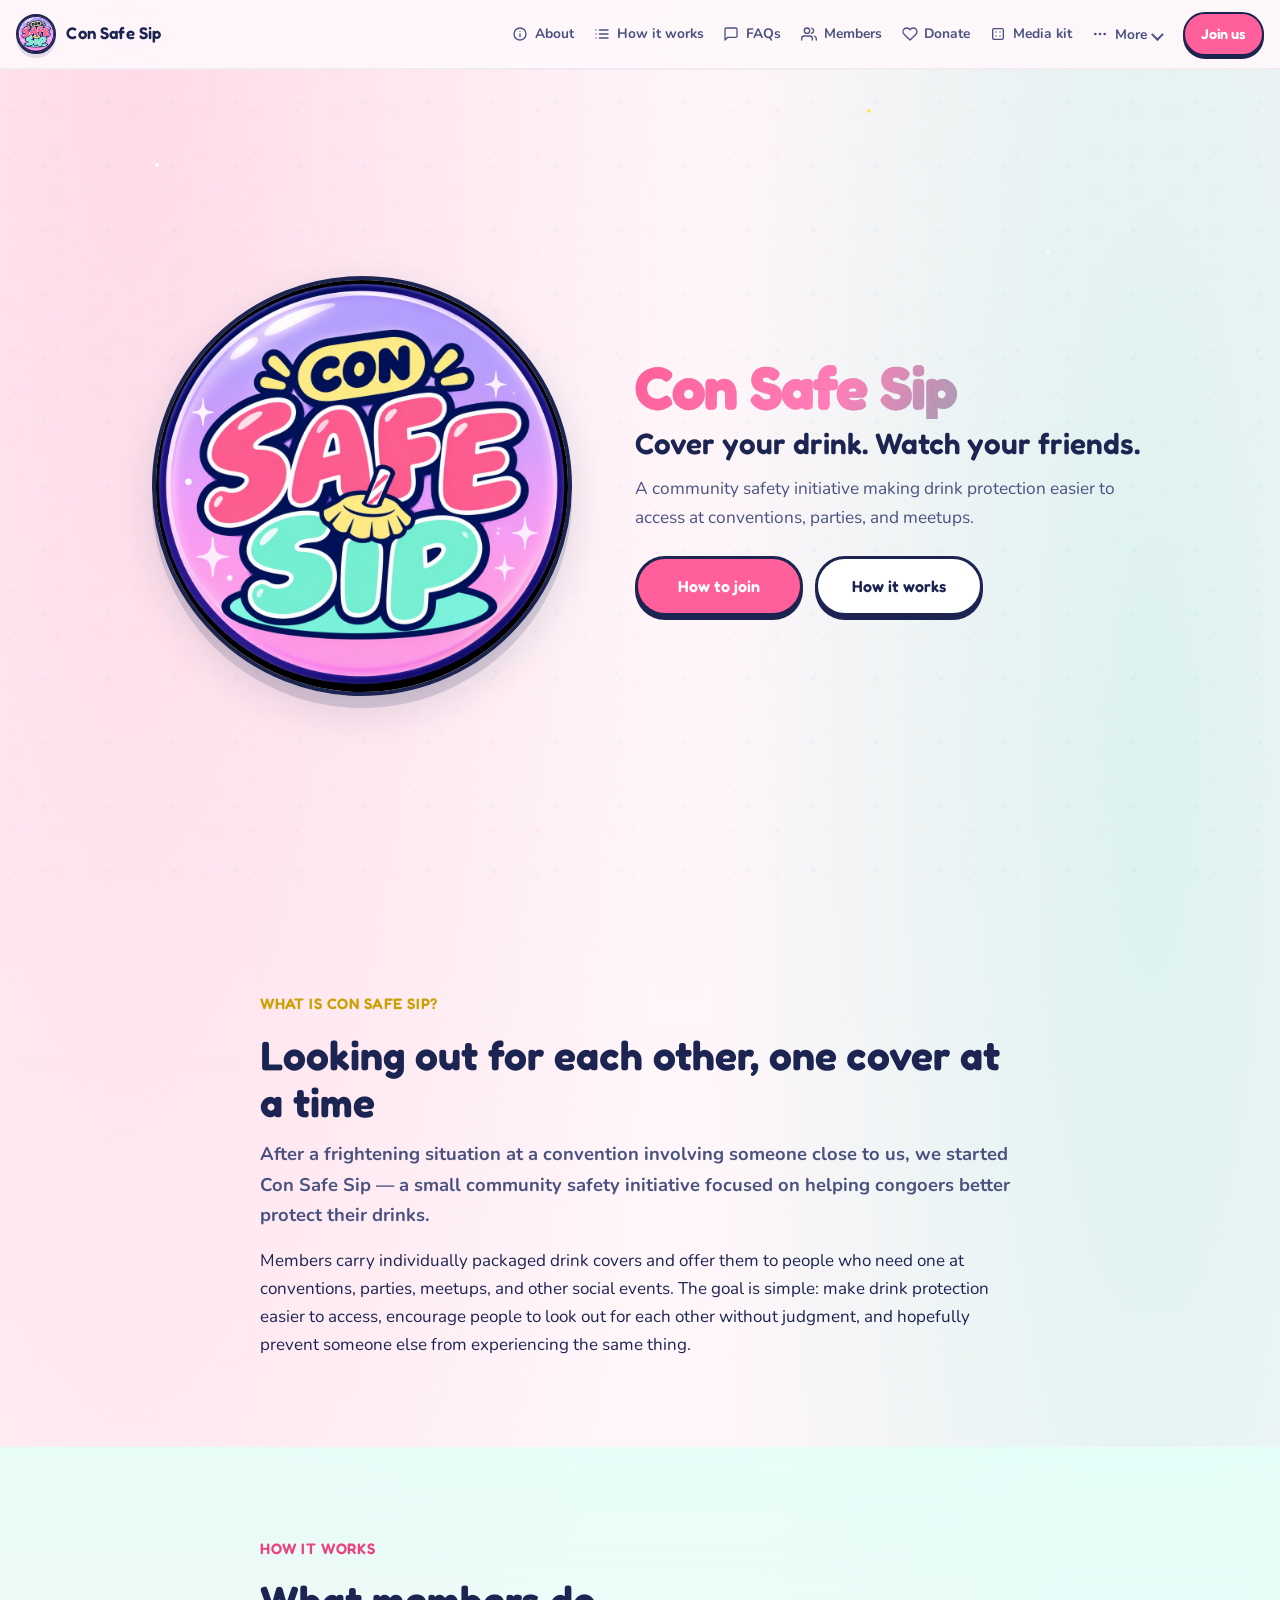
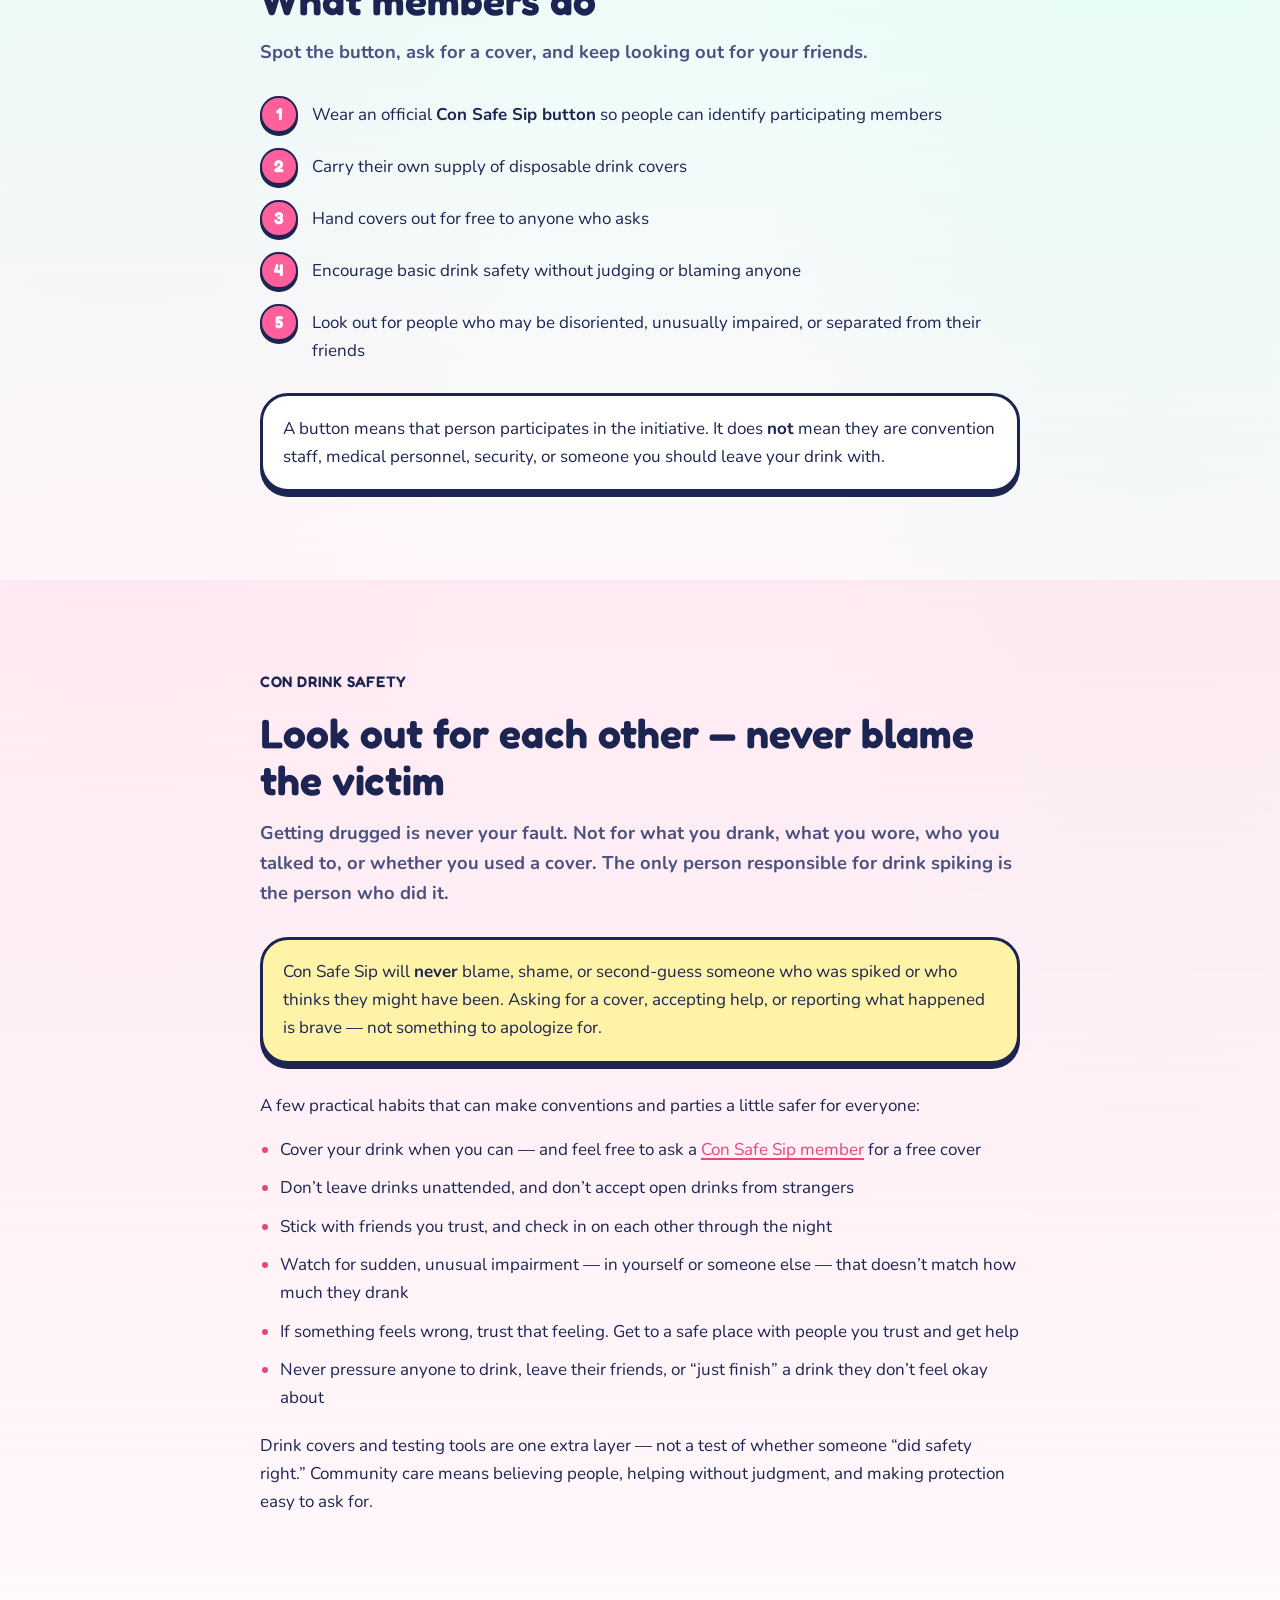
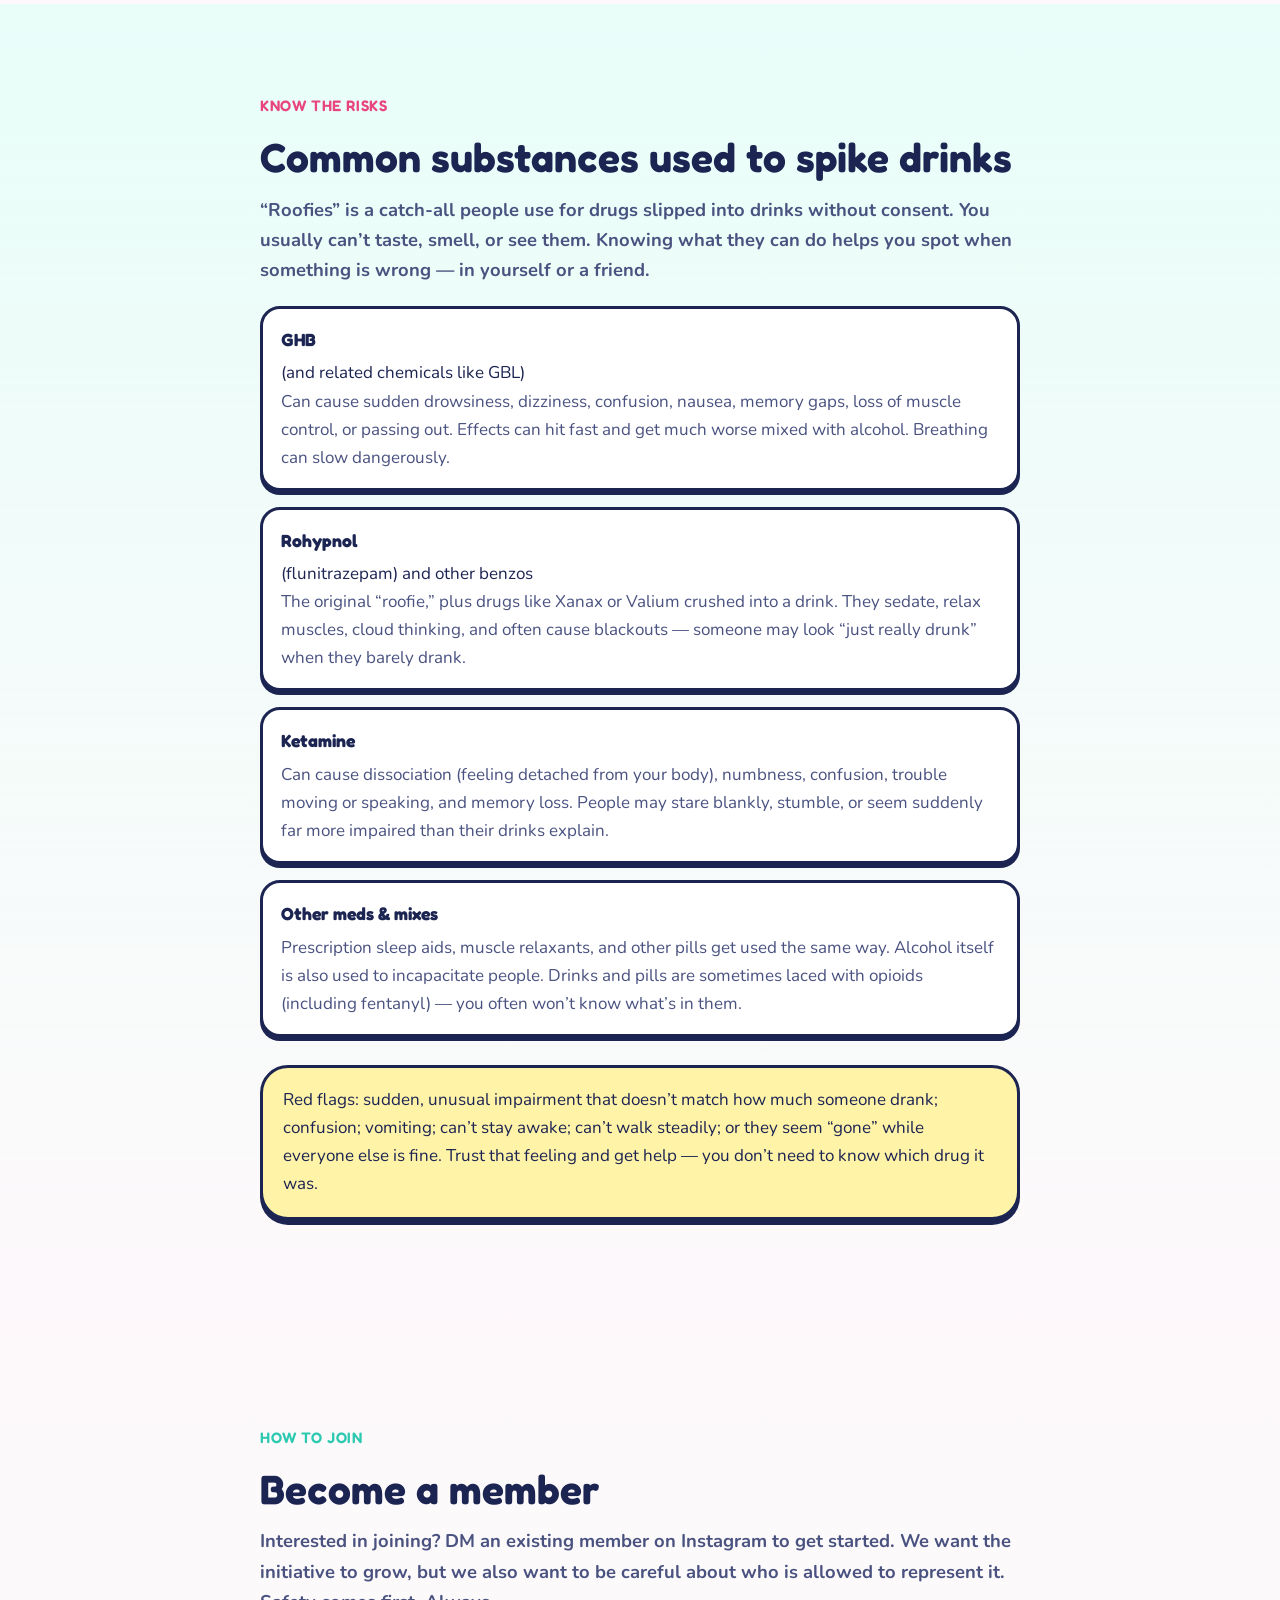
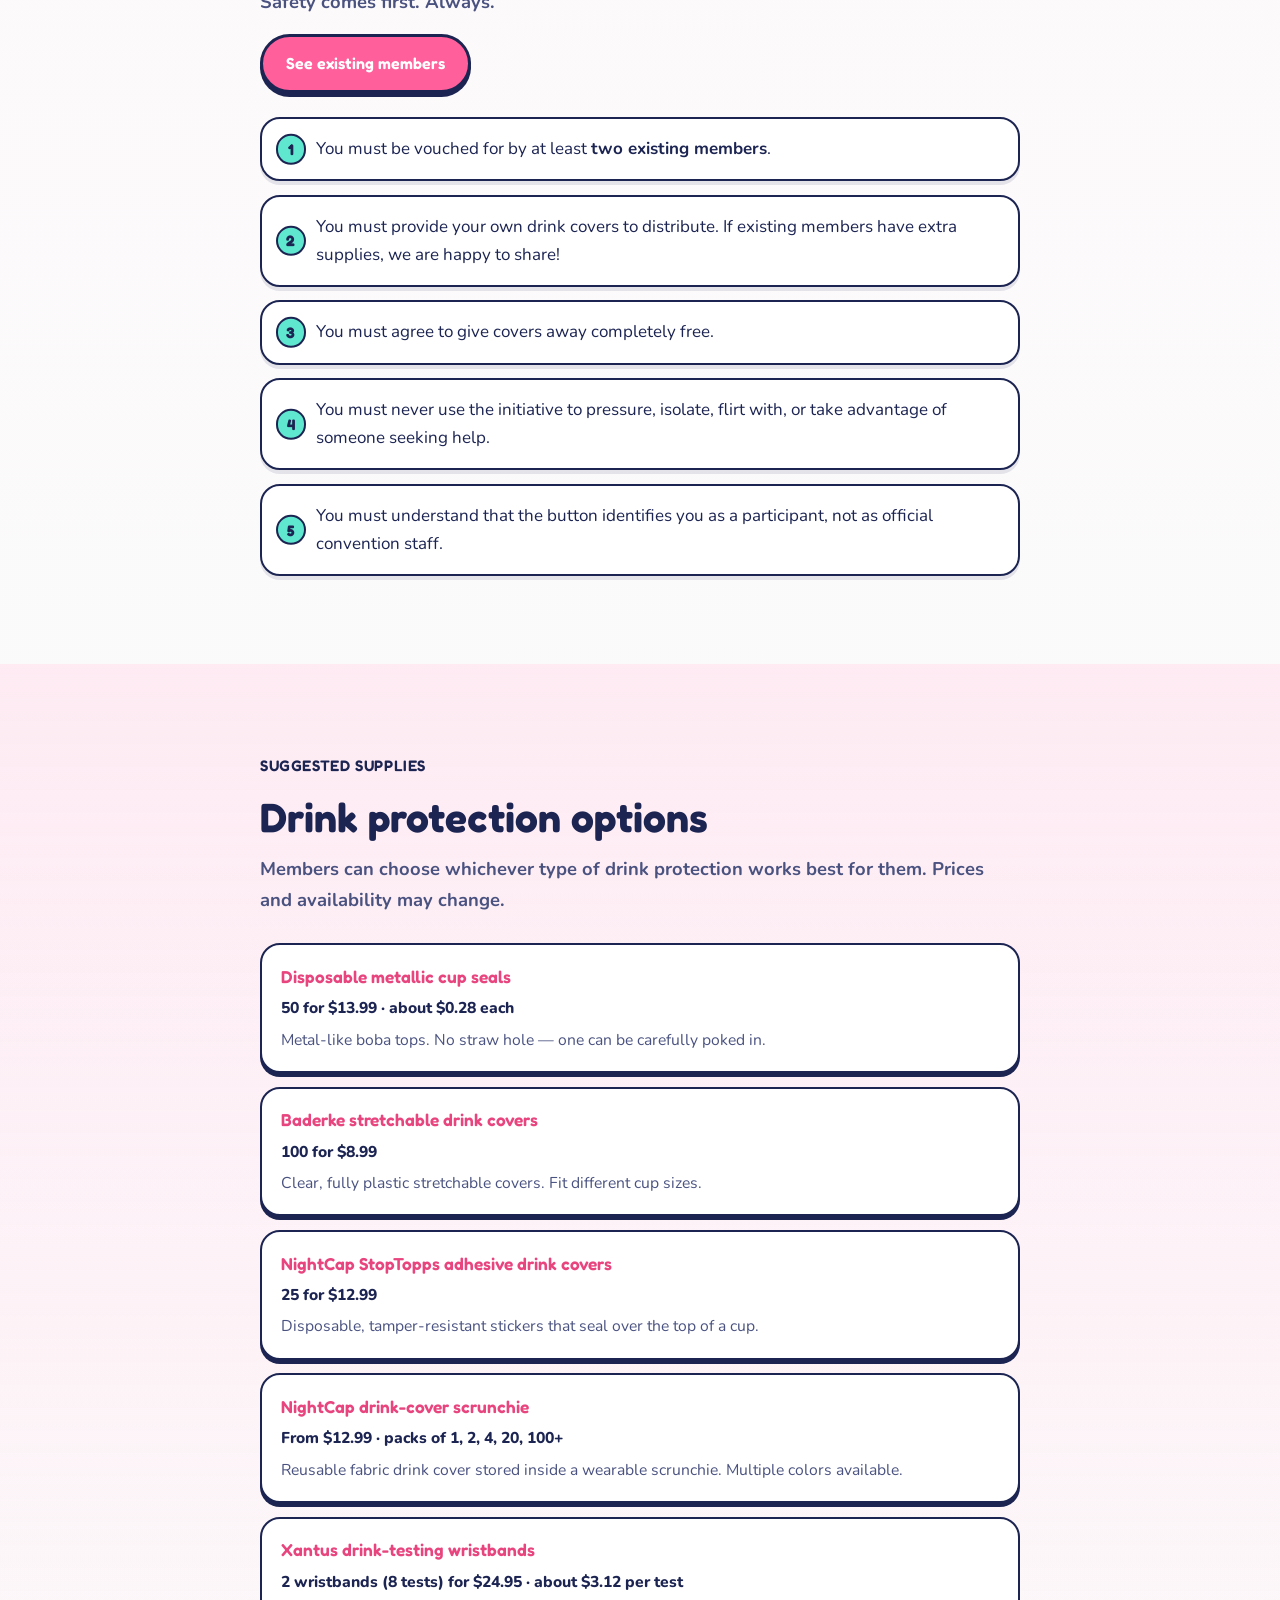
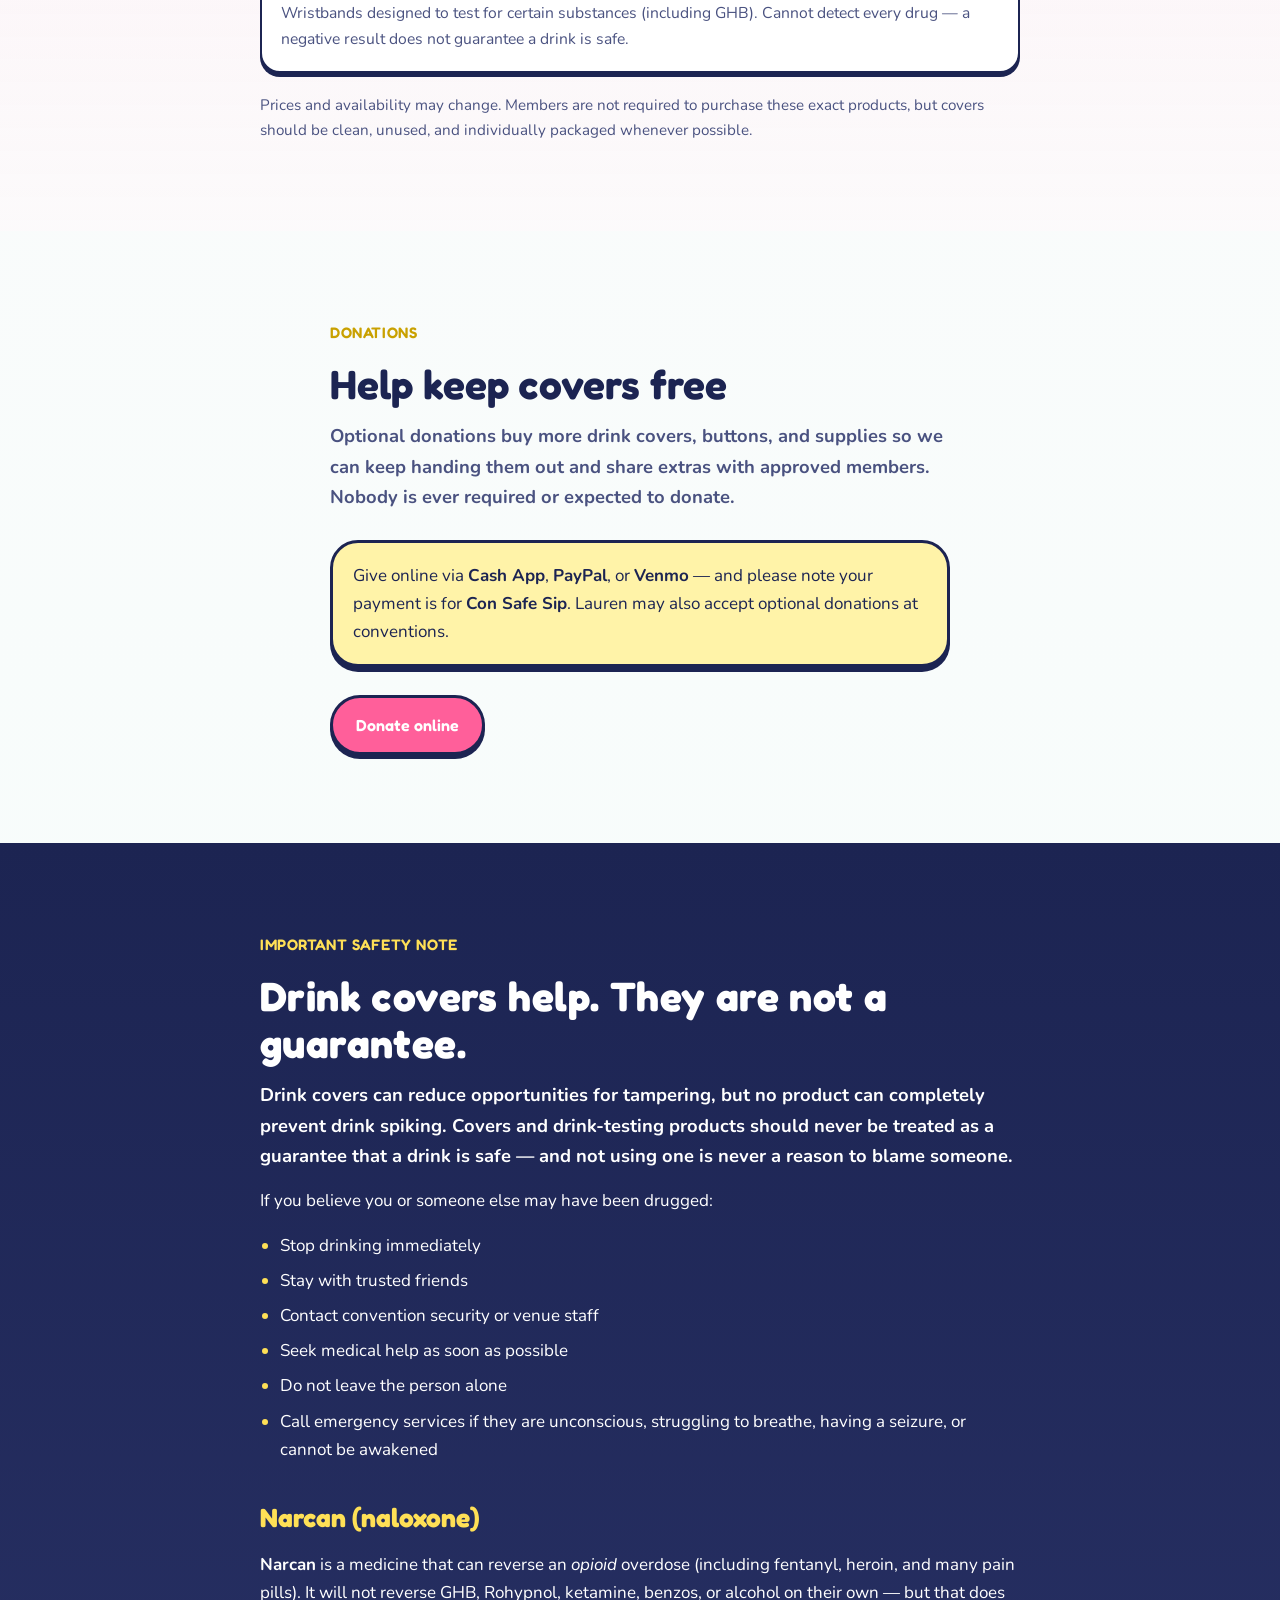
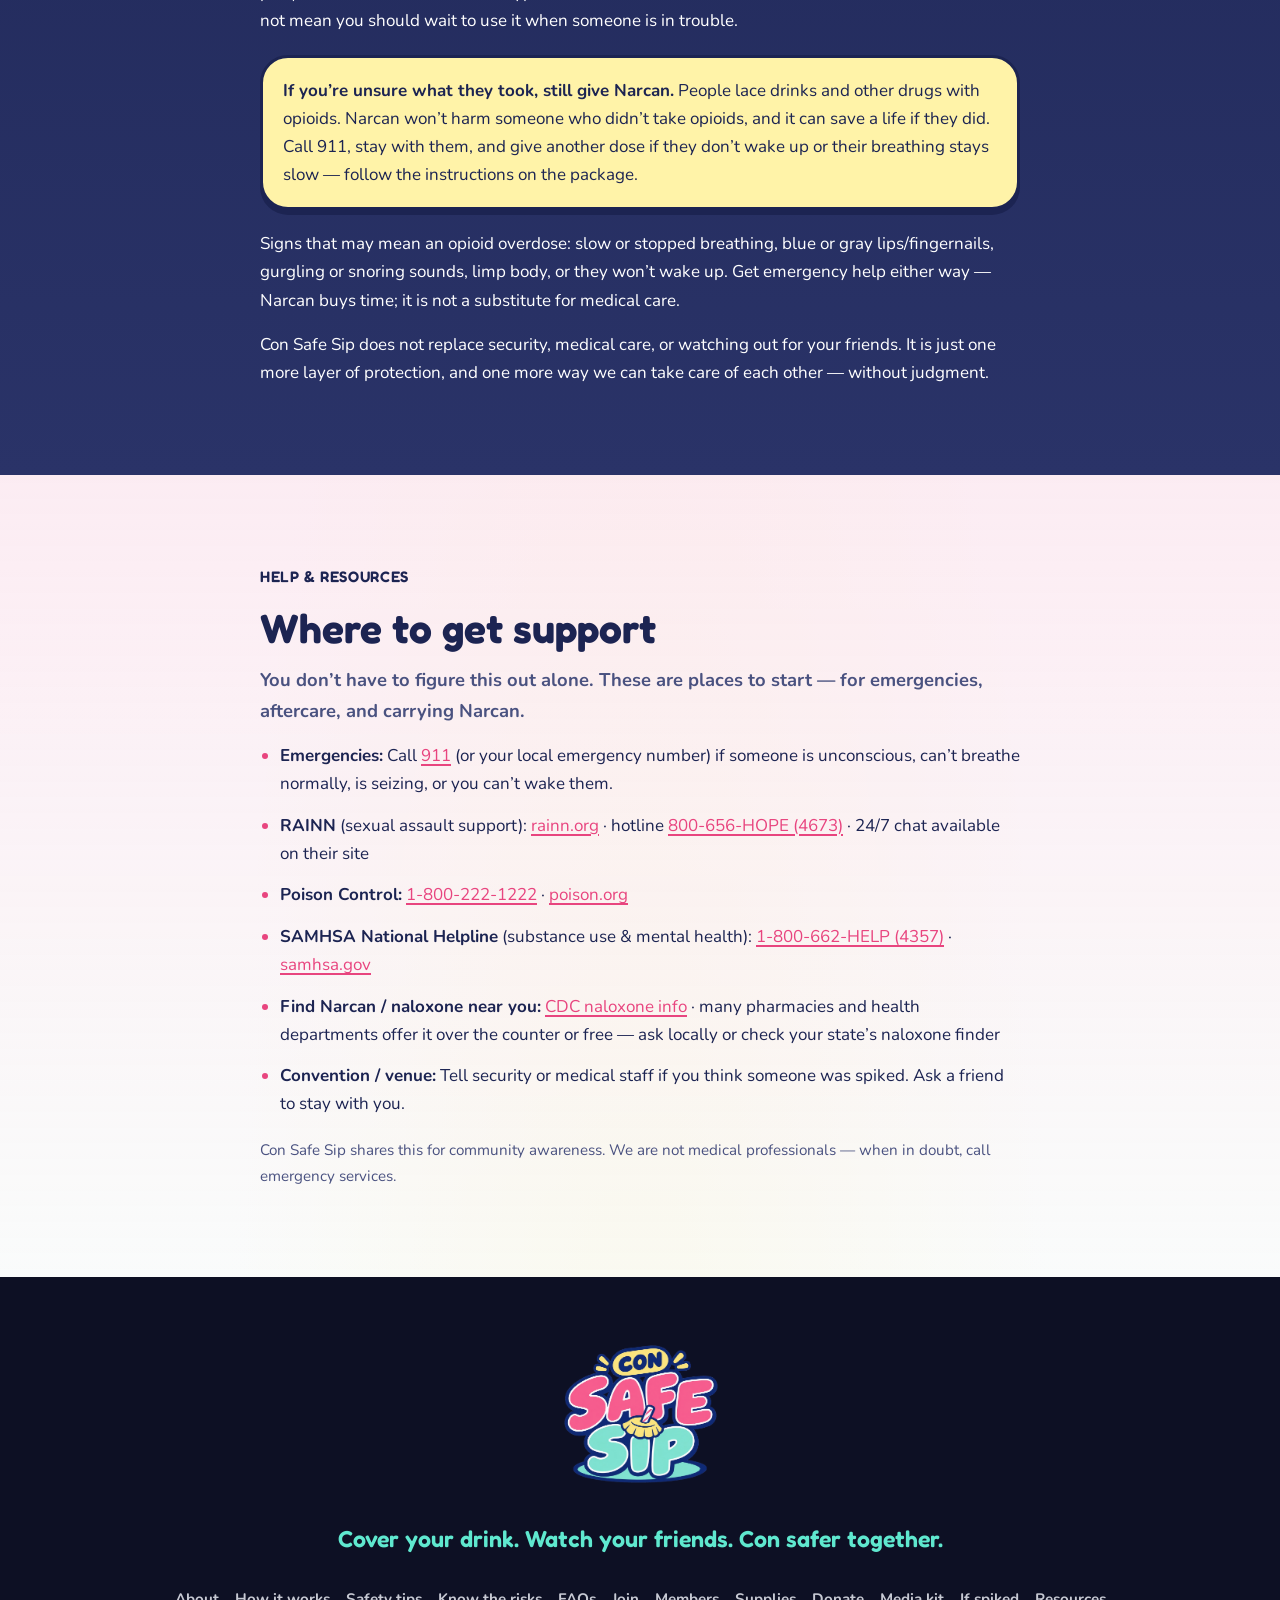
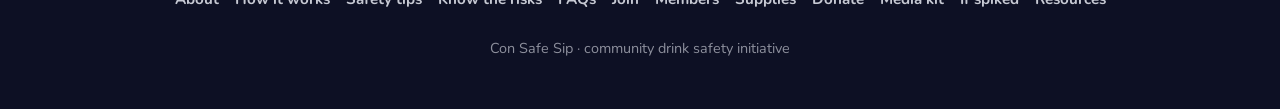
==== commit 85f52137: "Add media kit link and back-to-top functionality across multiple pages - Introduced a "Media kit" li" ====
--- a/index.html
+++ b/index.html
@@ -168,6 +168,10 @@
             <span class="nav-link__ico nav-link__ico--donate" aria-hidden="true"></span>
             Donate
           </a>
+          <a class="nav-link" href="media-kit.html">
+            <span class="nav-link__ico nav-link__ico--kit" aria-hidden="true"></span>
+            Media kit
+          </a>
         </div>
 
         <div class="nav-cluster nav-cluster--more">
@@ -420,53 +424,14 @@
           <p class="eyebrow eyebrow--mint">How to join</p>
           <h2>Become a member</h2>
           <p class="lead">
-            Interested in joining? <strong>DM Lauren or Jibrii on Instagram</strong>
-            to get started. We want the initiative to grow, but we also want to
-            be careful about who is allowed to represent it. Safety comes first.
-            Always.
-          </p>
-          <div class="join-dms">
-            <a
-              class="join-dm"
-              href="https://www.instagram.com/ruutuli/"
-              target="_blank"
-              rel="noopener noreferrer"
-            >
-              <img
-                class="join-dm__qr"
-                src="assets/qr-lauren.png"
-                alt="QR code for Lauren on Instagram @ruutuli"
-                width="120"
-                height="120"
-                decoding="async"
-              />
-              <span class="join-dm__text">
-                <span class="join-dm__label">DM Lauren</span>
-                <span class="join-dm__handle">@ruutuli</span>
-                <span class="join-dm__scan">Scan or tap</span>
-              </span>
-            </a>
-            <a
-              class="join-dm"
-              href="https://www.instagram.com/spectra_v3/"
-              target="_blank"
-              rel="noopener noreferrer"
-            >
-              <img
-                class="join-dm__qr"
-                src="assets/qr-jibrii.png"
-                alt="QR code for Jibrii on Instagram @spectra_v3"
-                width="120"
-                height="120"
-                decoding="async"
-              />
-              <span class="join-dm__text">
-                <span class="join-dm__label">DM Jibrii</span>
-                <span class="join-dm__handle">@spectra_v3</span>
-                <span class="join-dm__scan">Scan or tap</span>
-              </span>
-            </a>
-          </div>
+            Interested in joining? <strong>DM an existing member</strong> on
+            Instagram to get started. We want the initiative to grow, but we
+            also want to be careful about who is allowed to represent it. Safety
+            comes first. Always.
+          </p>
+          <p class="join-members-cta">
+            <a class="btn btn--pink" href="members.html">See existing members</a>
+          </p>
           <ol class="join-list">
             <li>
               You must be vouched for by at least
@@ -768,6 +733,7 @@
         <a href="members.html">Members</a>
         <a href="#supplies">Supplies</a>
         <a href="donations.html">Donate</a>
+        <a href="media-kit.html">Media kit</a>
         <a href="#safety">If spiked</a>
         <a href="#resources">Resources</a>
       </nav>
@@ -776,6 +742,12 @@
       </p>
     </footer>
 
+    <a class="back-to-top" href="#top" aria-label="Back to top">
+      <svg viewBox="0 0 24 24" width="22" height="22" aria-hidden="true" fill="none" stroke="currentColor" stroke-width="2.5" stroke-linecap="round" stroke-linejoin="round">
+        <path d="M12 19V5M5 12l7-7 7 7" />
+      </svg>
+    </a>
+
     <script src="script.js"></script>
   </body>
 </html>
--- a/styles.css
+++ b/styles.css
@@ -332,6 +332,10 @@
   --ico: url("data:image/svg+xml,%3Csvg xmlns='http://www.w3.org/2000/svg' fill='none' viewBox='0 0 24 24' stroke='black' stroke-width='2' stroke-linecap='round' stroke-linejoin='round'%3E%3Ccircle cx='12' cy='12' r='1'/%3E%3Ccircle cx='19' cy='12' r='1'/%3E%3Ccircle cx='5' cy='12' r='1'/%3E%3C/svg%3E");
 }
 
+.nav-link__ico--kit {
+  --ico: url("data:image/svg+xml,%3Csvg xmlns='http://www.w3.org/2000/svg' fill='none' viewBox='0 0 24 24' stroke='black' stroke-width='2' stroke-linecap='round' stroke-linejoin='round'%3E%3Crect x='4' y='4' width='16' height='16' rx='2'/%3E%3Cpath d='M9 9h.01M15 9h.01M9 15h.01M15 15h.01'/%3E%3C/svg%3E");
+}
+
 .nav-more-toggle {
   display: none;
 }
@@ -824,6 +828,10 @@
 }
 
 /* Join list */
+.join-members-cta {
+  margin: 0 0 1.75rem;
+}
+
 .join-dms {
   display: grid;
   grid-template-columns: repeat(auto-fit, minmax(min(100%, 240px), 1fr));
@@ -1117,6 +1125,16 @@
   transform: translateY(-2px);
   box-shadow: 0 6px 0 var(--navy);
   color: var(--navy);
+}
+
+.member-link__avatar {
+  width: 4.75rem;
+  height: 4.75rem;
+  flex-shrink: 0;
+  object-fit: cover;
+  border-radius: 50%;
+  border: 2px solid var(--navy);
+  background: var(--blush);
 }
 
 .member-link__qr {
@@ -1338,6 +1356,58 @@
   transform: translateY(0);
 }
 
+/* Back to top */
+.back-to-top {
+  position: fixed;
+  right: max(1.1rem, env(safe-area-inset-right));
+  bottom: max(1.1rem, env(safe-area-inset-bottom));
+  z-index: 40;
+  display: inline-flex;
+  align-items: center;
+  justify-content: center;
+  width: 3rem;
+  height: 3rem;
+  border-radius: 999px;
+  background: var(--pink);
+  color: var(--white);
+  border: 3px solid var(--navy);
+  box-shadow: 0 4px 0 var(--navy);
+  text-decoration: none;
+  opacity: 0;
+  visibility: hidden;
+  pointer-events: none;
+  transform: translateY(10px);
+  transition:
+    opacity 0.2s ease,
+    transform 0.2s ease,
+    visibility 0.2s ease,
+    box-shadow 0.15s ease;
+  touch-action: manipulation;
+}
+
+.back-to-top.is-visible {
+  opacity: 1;
+  visibility: visible;
+  pointer-events: auto;
+  transform: translateY(0);
+}
+
+.back-to-top:hover {
+  color: var(--white);
+  transform: translateY(-2px);
+  box-shadow: 0 6px 0 var(--navy);
+}
+
+.back-to-top:active {
+  transform: translateY(2px);
+  box-shadow: 0 2px 0 var(--navy);
+}
+
+.back-to-top:focus-visible {
+  outline: 3px solid var(--mint);
+  outline-offset: 3px;
+}
+
 /* Footer */
 .site-footer {
   padding: 3.5rem 1.5rem max(3rem, env(safe-area-inset-bottom));
@@ -1386,6 +1456,327 @@
   margin: 0;
   font-size: 0.9rem;
   color: rgba(245, 247, 255, 0.55);
+}
+
+/* Media kit — print-first QR sheet */
+.media-kit-toolbar {
+  display: flex;
+  flex-wrap: wrap;
+  align-items: center;
+  justify-content: center;
+  gap: 0.85rem 1.25rem;
+  padding: 1.5rem clamp(1.25rem, 4vw, 3rem) 0;
+  text-align: center;
+}
+
+.media-kit-toolbar__hint {
+  margin: 0;
+  font-weight: 700;
+  color: var(--ink-muted);
+  max-width: 28rem;
+}
+
+.media-sheet {
+  max-width: 8.5in;
+  margin: 1.25rem auto 3rem;
+  padding: clamp(1.25rem, 3vw, 1.75rem);
+  background: var(--white);
+  border: 3px solid var(--navy);
+  border-radius: var(--radius);
+  box-shadow: 0 8px 0 var(--navy);
+}
+
+.media-sheet__header {
+  display: flex;
+  align-items: center;
+  gap: 1.15rem;
+  margin-bottom: 1.35rem;
+  padding-bottom: 1.15rem;
+  border-bottom: 3px solid var(--navy);
+}
+
+.media-sheet__logo {
+  width: 5.5rem;
+  height: 5.5rem;
+  flex-shrink: 0;
+  border-radius: 1.15rem;
+  border: 3px solid var(--navy);
+  object-fit: cover;
+}
+
+.media-sheet__titles {
+  min-width: 0;
+}
+
+.media-sheet__eyebrow {
+  margin: 0 0 0.25rem;
+  font-weight: 800;
+  font-size: 0.85rem;
+  letter-spacing: 0.04em;
+  text-transform: uppercase;
+  color: var(--pink-deep);
+}
+
+.media-sheet__title {
+  margin: 0 0 0.4rem;
+  font-family: var(--font-display);
+  font-size: clamp(1.75rem, 4.5vw, 2.35rem);
+  font-weight: 700;
+  line-height: 1.1;
+  color: var(--navy);
+}
+
+.media-sheet__lede {
+  margin: 0;
+  font-size: 0.98rem;
+  color: var(--ink-muted);
+  max-width: 36rem;
+}
+
+.media-sheet__block {
+  margin-top: 1.25rem;
+}
+
+.media-sheet__heading {
+  margin: 0 0 0.35rem;
+  font-family: var(--font-display);
+  font-size: 1.2rem;
+  font-weight: 700;
+  color: var(--navy);
+}
+
+.media-sheet__note {
+  margin: 0 0 0.75rem;
+  font-size: 0.92rem;
+  color: var(--ink-muted);
+}
+
+.media-sheet__block--site .kit-qr--featured {
+  max-width: 22rem;
+}
+
+.kit-grid {
+  list-style: none;
+  margin: 0;
+  padding: 0;
+  display: grid;
+  gap: 0.65rem;
+}
+
+.kit-grid--4 {
+  grid-template-columns: repeat(2, minmax(0, 1fr));
+}
+
+.kit-grid--3 {
+  grid-template-columns: repeat(3, minmax(0, 1fr));
+}
+
+@media (min-width: 720px) {
+  .kit-grid--4 {
+    grid-template-columns: repeat(4, minmax(0, 1fr));
+  }
+}
+
+.kit-qr {
+  display: flex;
+  flex-direction: column;
+  align-items: center;
+  gap: 0.45rem;
+  padding: 0.75rem 0.55rem;
+  text-align: center;
+  text-decoration: none;
+  color: var(--navy);
+  background: var(--blush);
+  border: 2.5px solid var(--navy);
+  border-radius: 1rem;
+  box-shadow: 0 3px 0 rgba(28, 36, 82, 0.12);
+  transition: transform 0.15s ease, box-shadow 0.15s ease;
+  touch-action: manipulation;
+}
+
+.kit-qr:hover {
+  transform: translateY(-2px);
+  box-shadow: 0 5px 0 rgba(28, 36, 82, 0.16);
+  color: var(--navy);
+}
+
+.kit-qr--featured {
+  flex-direction: row;
+  align-items: center;
+  gap: 1rem;
+  padding: 0.85rem 1rem;
+  text-align: left;
+  background: var(--mint-wash);
+}
+
+.kit-qr__img {
+  width: 5.5rem;
+  height: 5.5rem;
+  flex-shrink: 0;
+  border-radius: 0.55rem;
+  border: 2px solid var(--navy);
+  background: #fff;
+  image-rendering: pixelated;
+}
+
+.kit-qr--featured .kit-qr__img {
+  width: 6.5rem;
+  height: 6.5rem;
+}
+
+.kit-qr__meta {
+  display: flex;
+  flex-direction: column;
+  gap: 0.1rem;
+  min-width: 0;
+}
+
+.kit-qr__label {
+  font-family: var(--font-display);
+  font-weight: 600;
+  font-size: 1.02rem;
+  color: var(--pink-deep);
+}
+
+.kit-qr__sub {
+  font-size: 0.82rem;
+  font-weight: 800;
+  color: var(--mint-deep);
+  word-break: break-word;
+}
+
+.kit-qr__sub--cashapp {
+  color: #00a028;
+}
+
+.kit-qr__sub--paypal {
+  color: #0070ba;
+}
+
+.kit-qr__sub--venmo {
+  color: #008cff;
+}
+
+.media-sheet__footer {
+  margin-top: 1.35rem;
+  padding-top: 1rem;
+  border-top: 2.5px dashed rgba(28, 36, 82, 0.35);
+}
+
+.media-sheet__footer p {
+  margin: 0;
+  font-size: 0.88rem;
+  color: var(--ink-muted);
+}
+
+.media-sheet__url {
+  margin-top: 0.45rem !important;
+  font-family: var(--font-display);
+  font-weight: 700;
+  font-size: 1.05rem !important;
+  color: var(--navy) !important;
+}
+
+@media (max-width: 520px) {
+  .media-sheet__header {
+    flex-direction: column;
+    text-align: center;
+  }
+
+  .kit-grid--3 {
+    grid-template-columns: 1fr;
+  }
+
+  .kit-qr--featured {
+    flex-direction: column;
+    text-align: center;
+  }
+}
+
+@media print {
+  @page {
+    size: letter;
+    margin: 0.45in;
+  }
+
+  html,
+  body {
+    background: #fff !important;
+    color: #000 !important;
+    font-size: 11pt;
+  }
+
+  .no-print,
+  .bg-glow,
+  .sparkles,
+  .skip-link,
+  .site-header,
+  .site-footer,
+  .back-to-top,
+  .media-kit-toolbar {
+    display: none !important;
+  }
+
+  .media-sheet {
+    max-width: none;
+    margin: 0;
+    padding: 0;
+    border: none;
+    border-radius: 0;
+    box-shadow: none;
+    background: #fff;
+  }
+
+  .media-sheet__header {
+    break-inside: avoid;
+  }
+
+  .media-sheet__logo {
+    width: 4.25rem;
+    height: 4.25rem;
+  }
+
+  .media-sheet__title {
+    font-size: 22pt;
+  }
+
+  .media-sheet__block {
+    break-inside: avoid;
+    margin-top: 0.85rem;
+  }
+
+  .kit-grid--4 {
+    grid-template-columns: repeat(4, minmax(0, 1fr));
+  }
+
+  .kit-grid--3 {
+    grid-template-columns: repeat(3, minmax(0, 1fr));
+  }
+
+  .kit-qr {
+    box-shadow: none;
+    background: #fff;
+    border-width: 2px;
+  }
+
+  .kit-qr:hover {
+    transform: none;
+  }
+
+  .kit-qr__img {
+    width: 1.05in;
+    height: 1.05in;
+  }
+
+  .kit-qr--featured .kit-qr__img {
+    width: 1.25in;
+    height: 1.25in;
+  }
+
+  a {
+    color: inherit !important;
+    text-decoration: none !important;
+  }
 }
 
 @media (max-width: 480px) {
@@ -1426,4 +1817,12 @@
     opacity: 1;
     transform: none;
   }
-}
+
+  .back-to-top {
+    transition: none !important;
+  }
+
+  .back-to-top.is-visible {
+    transform: none;
+  }
+}
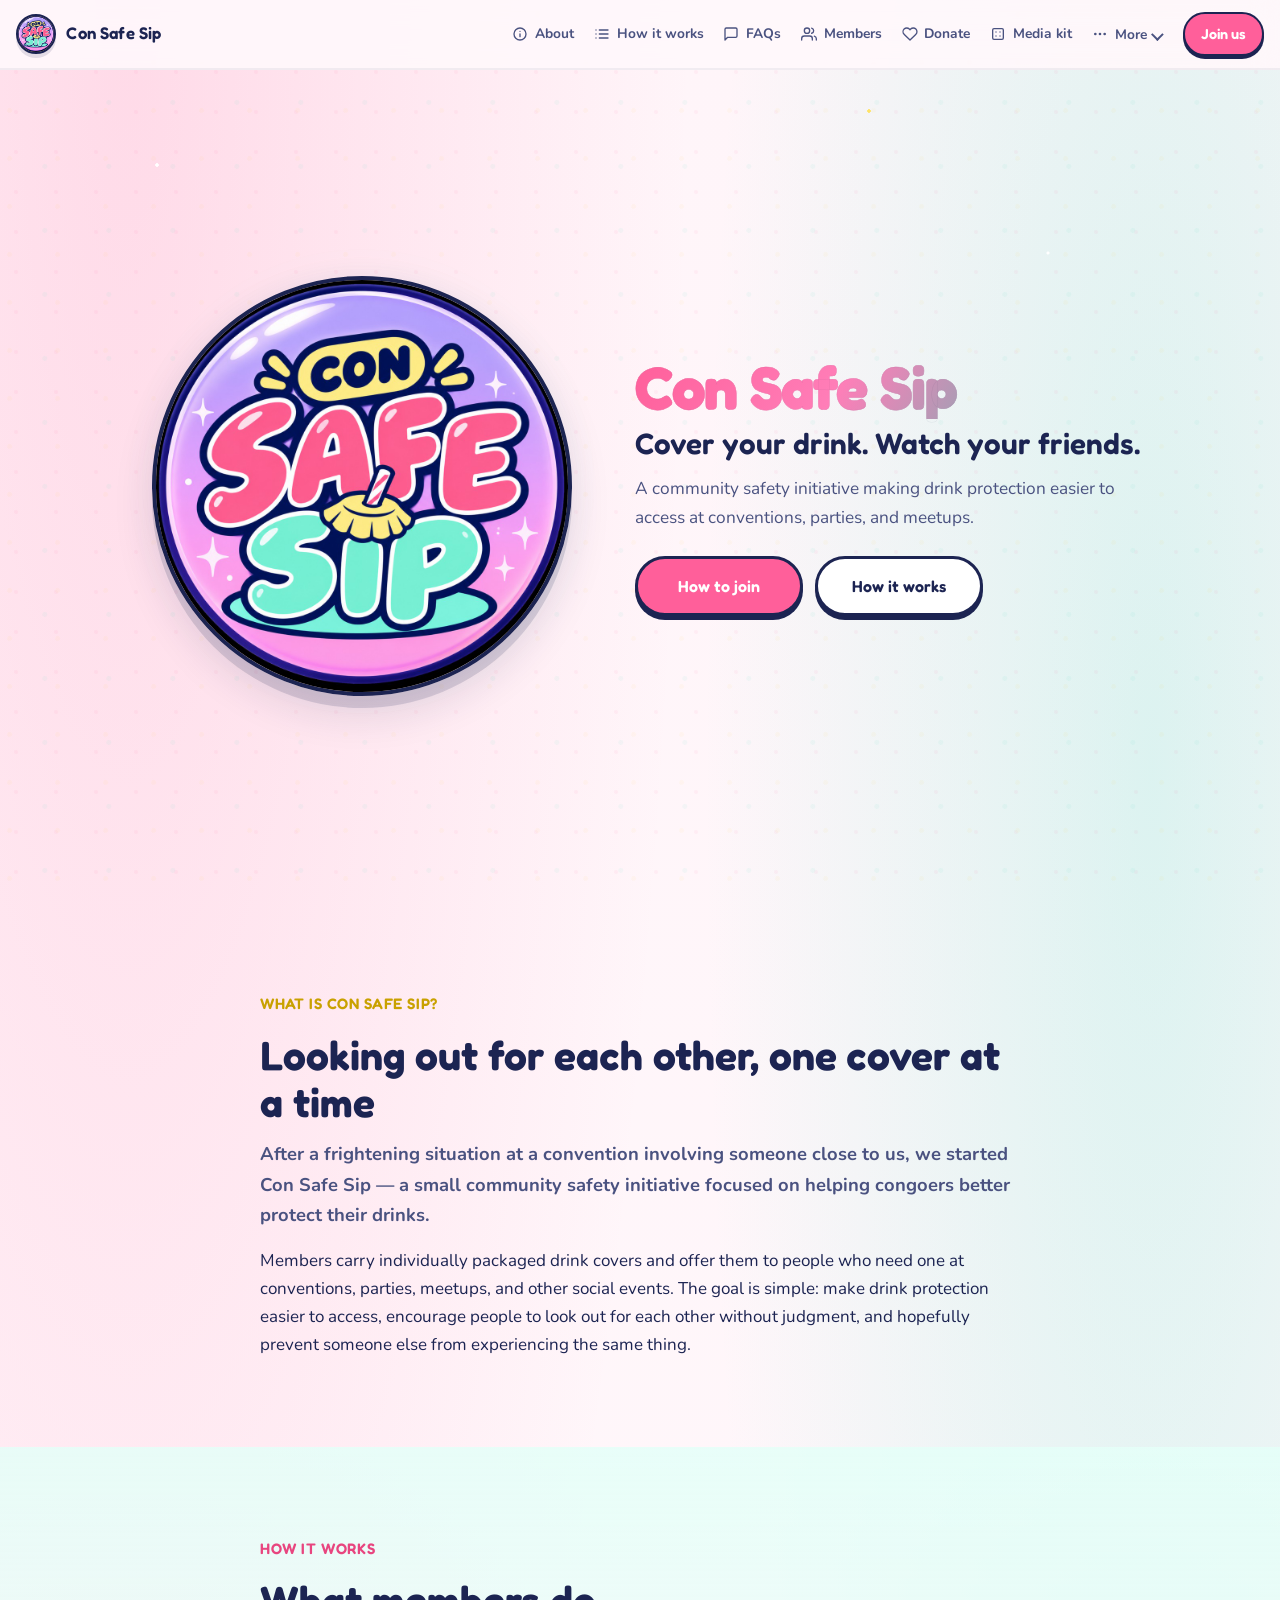
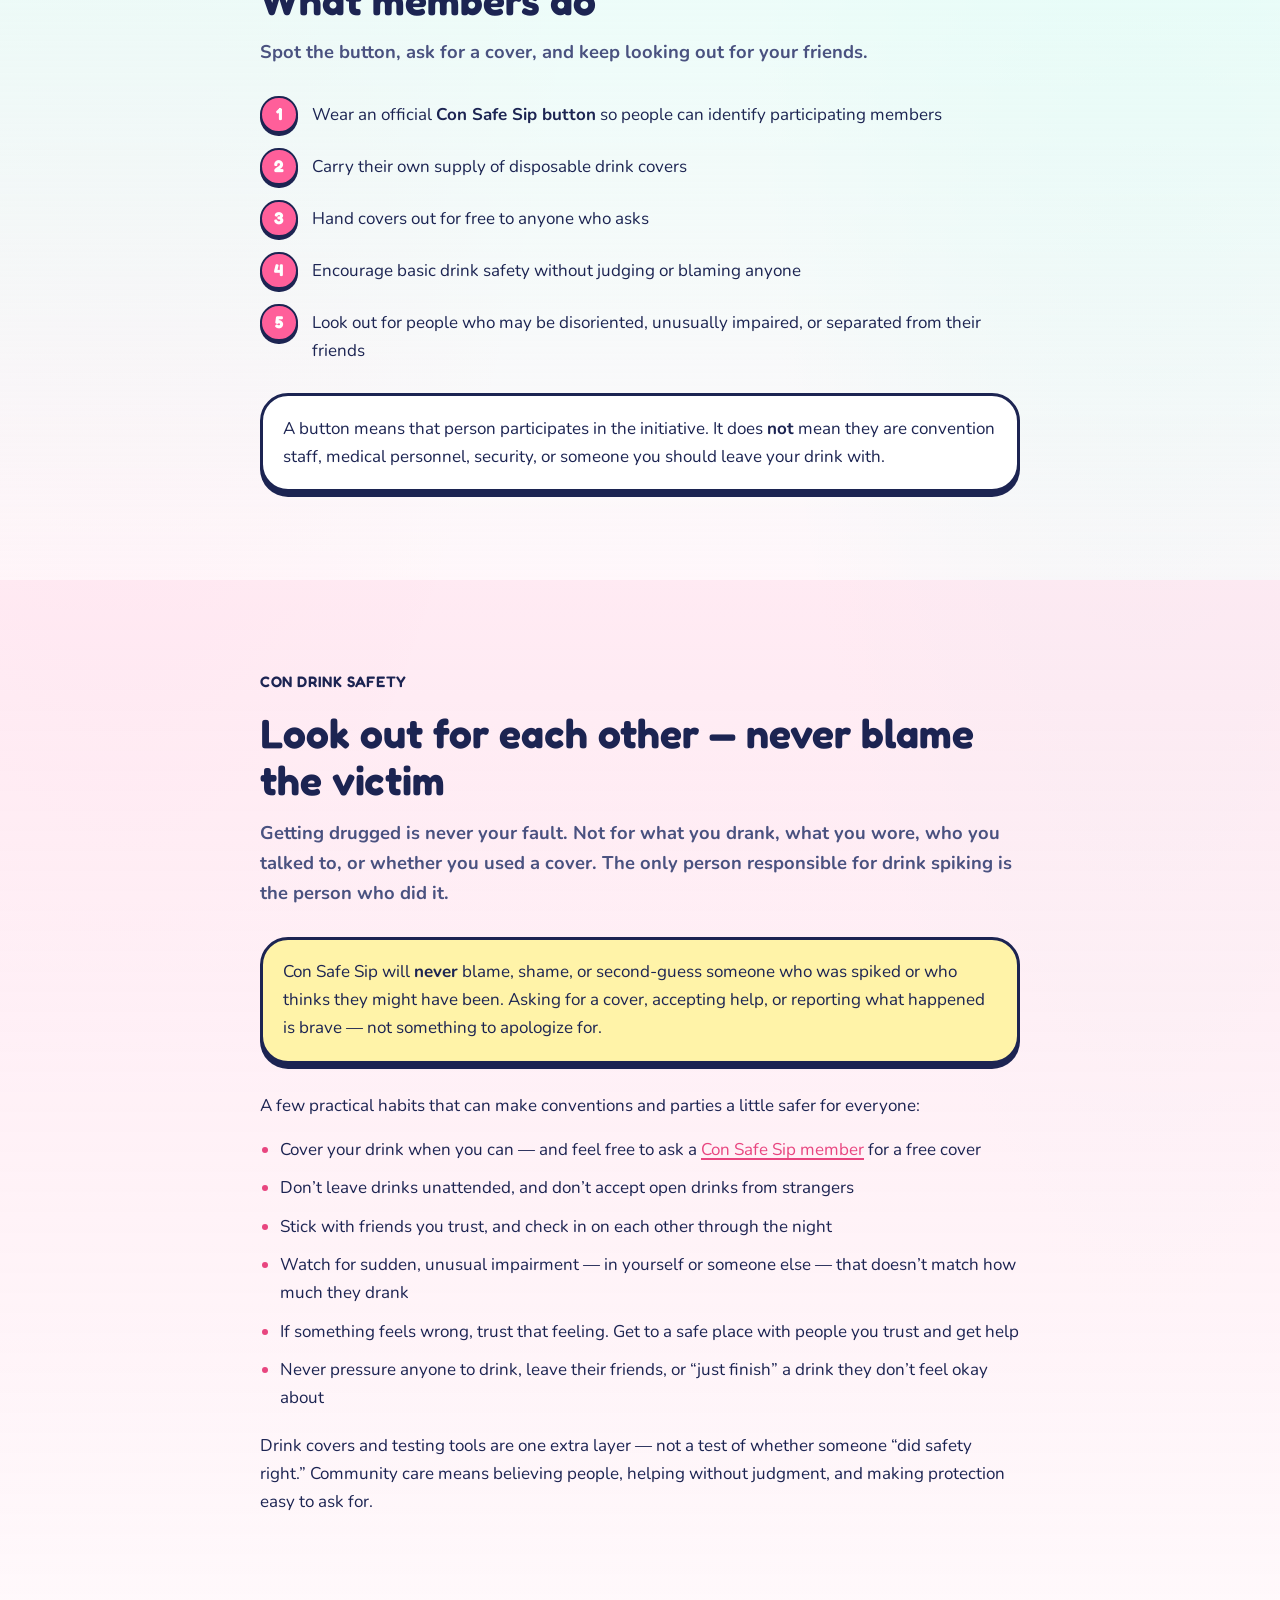
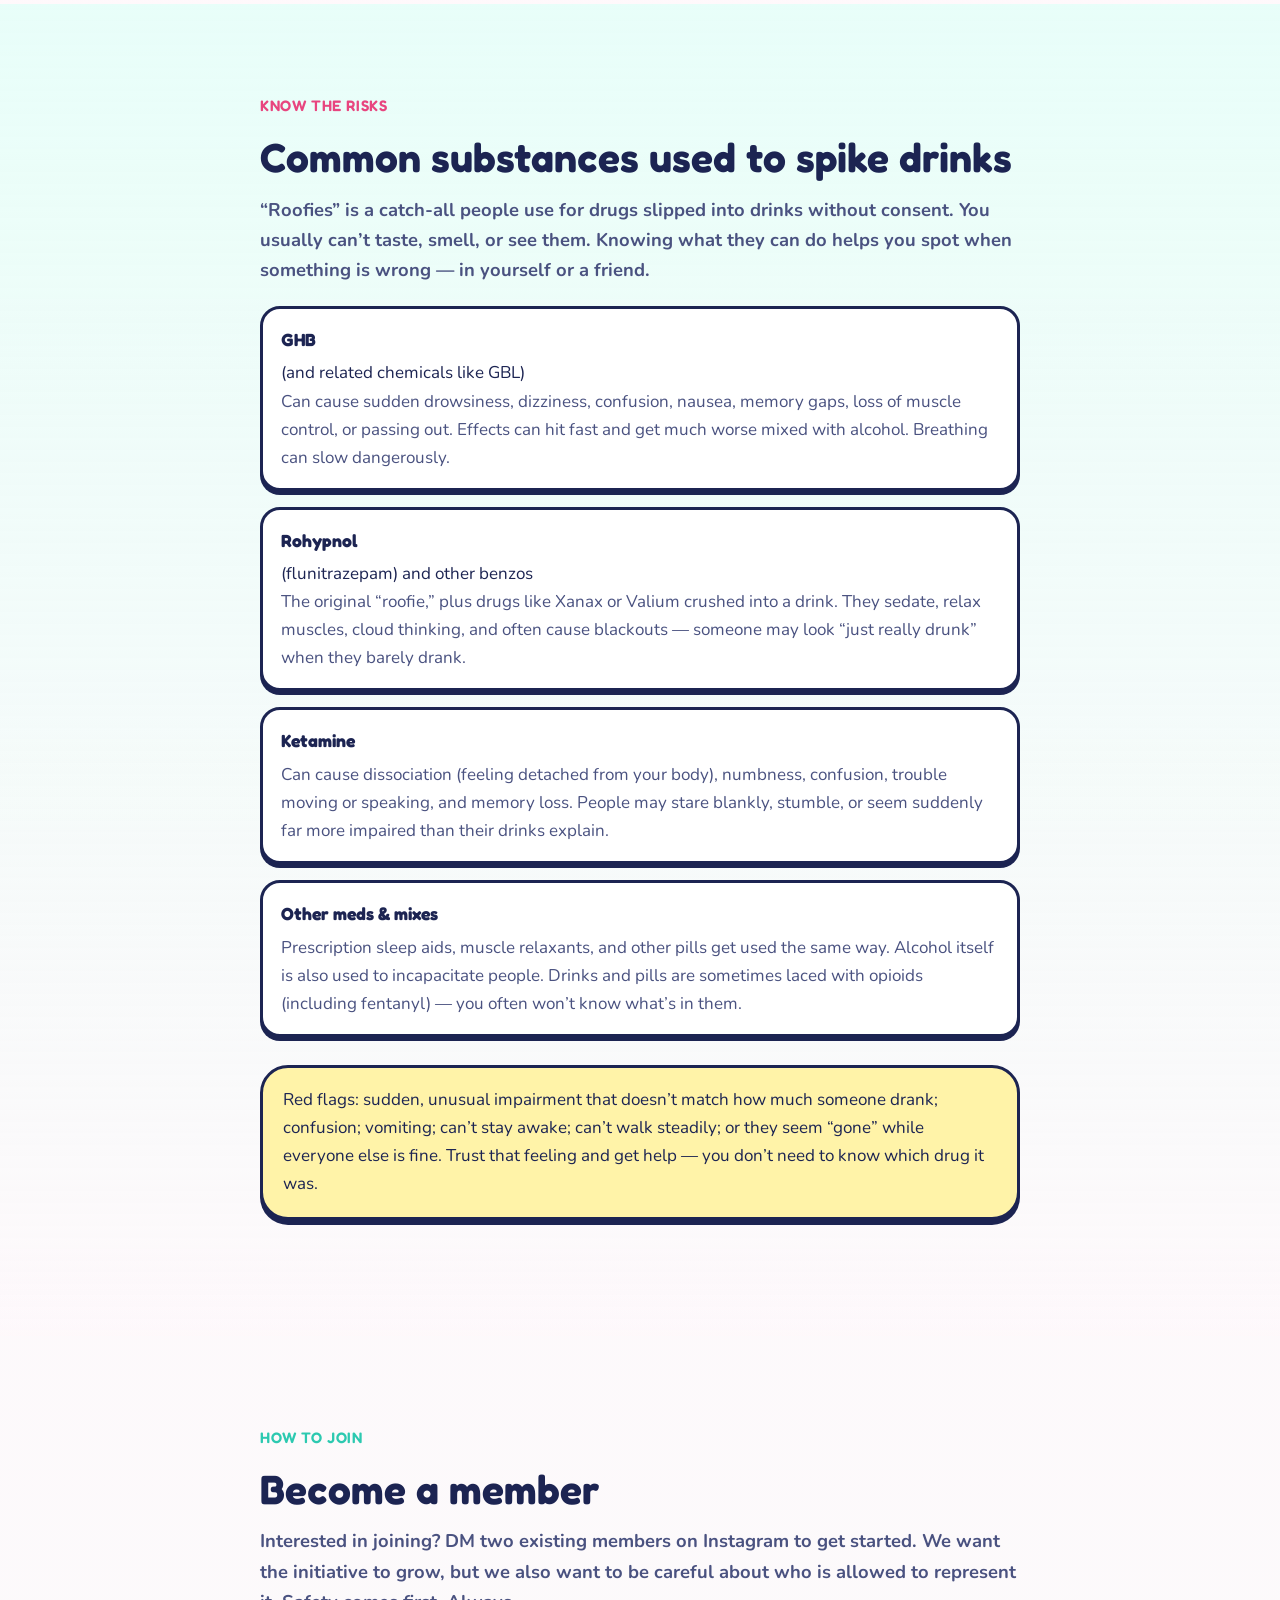
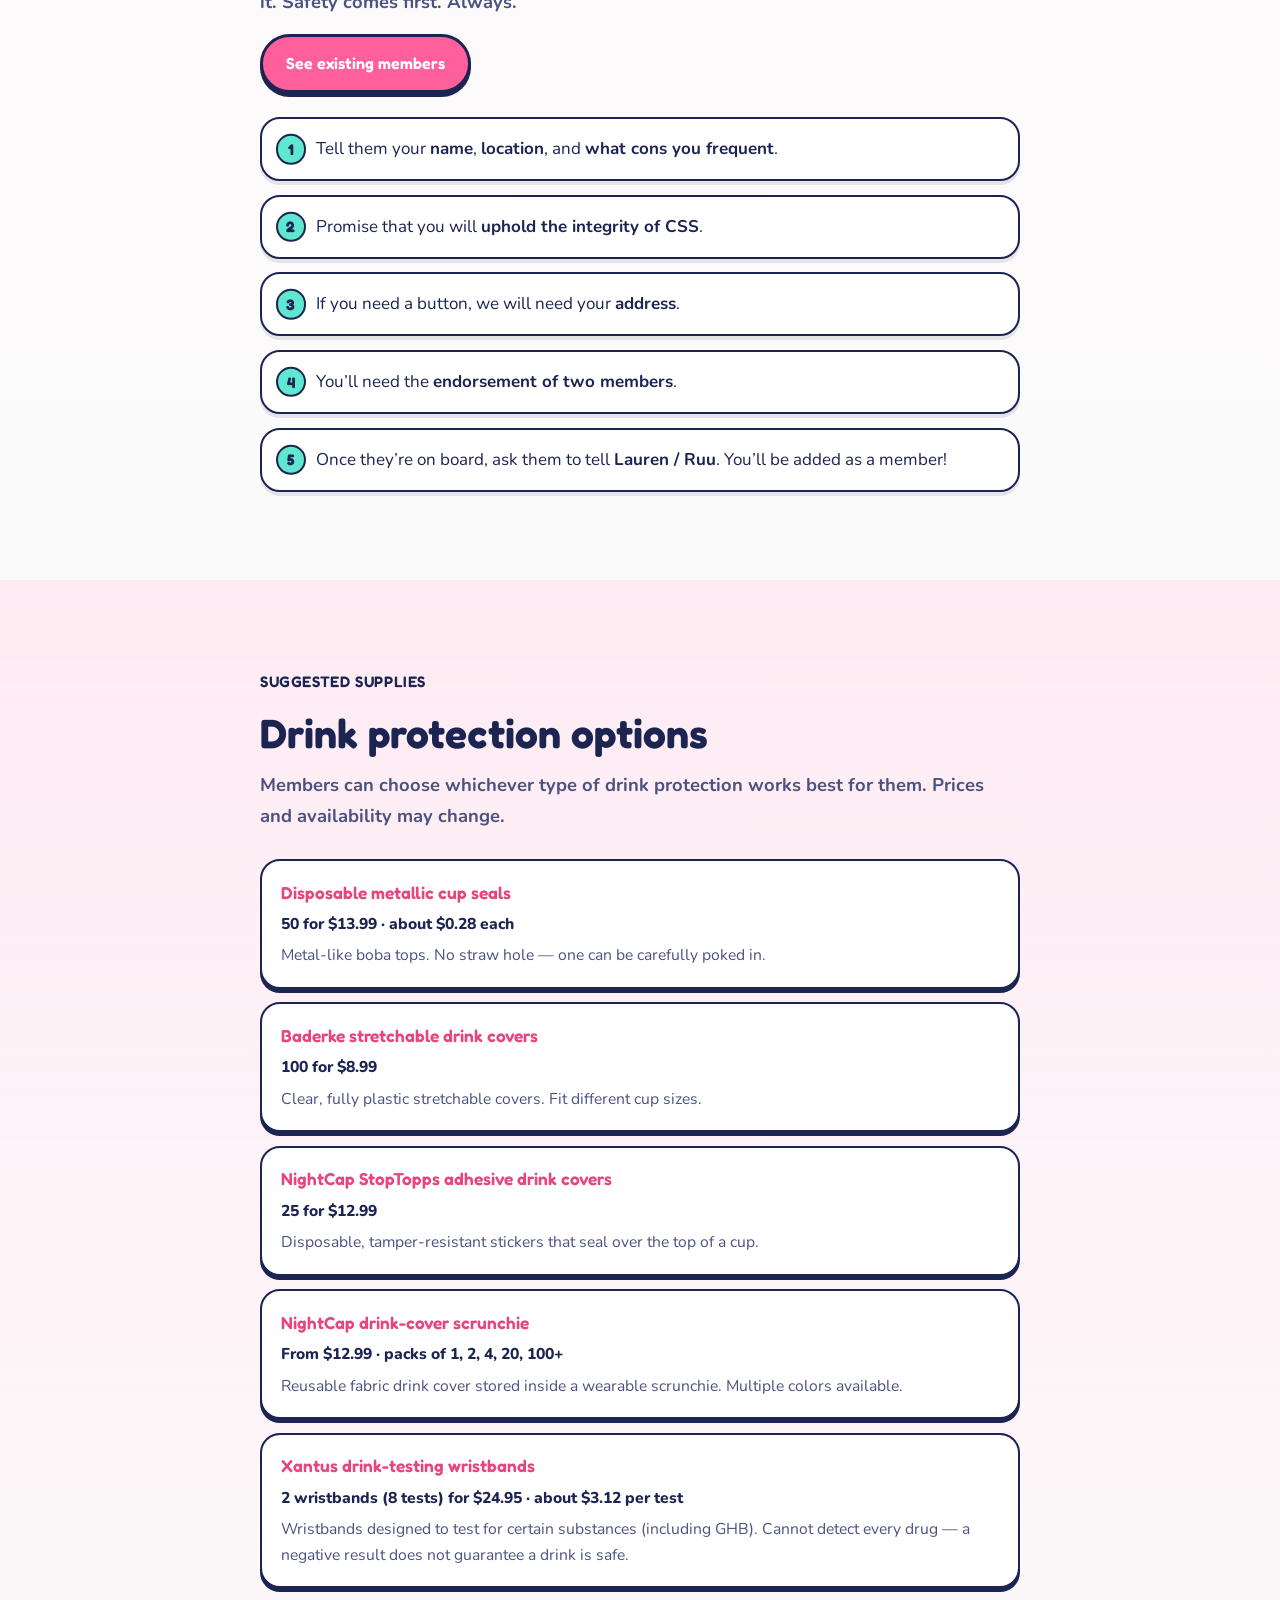
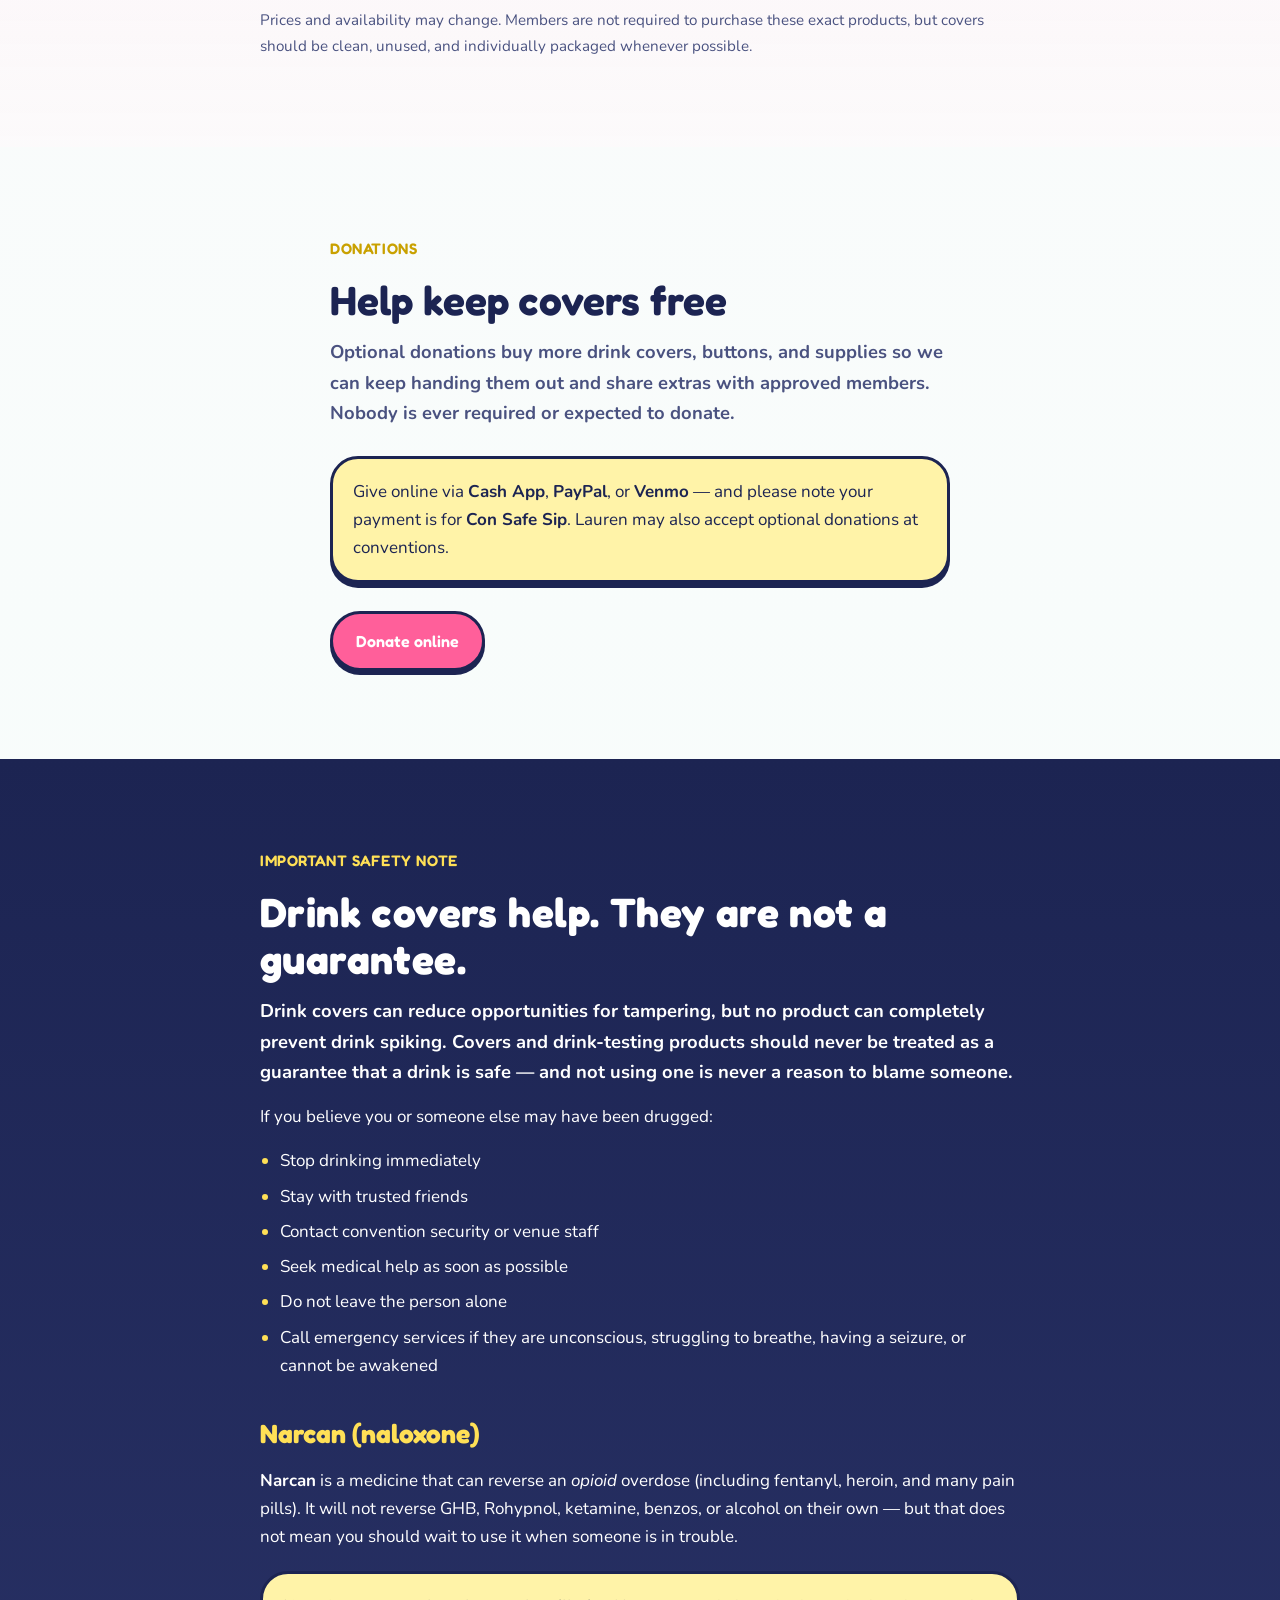
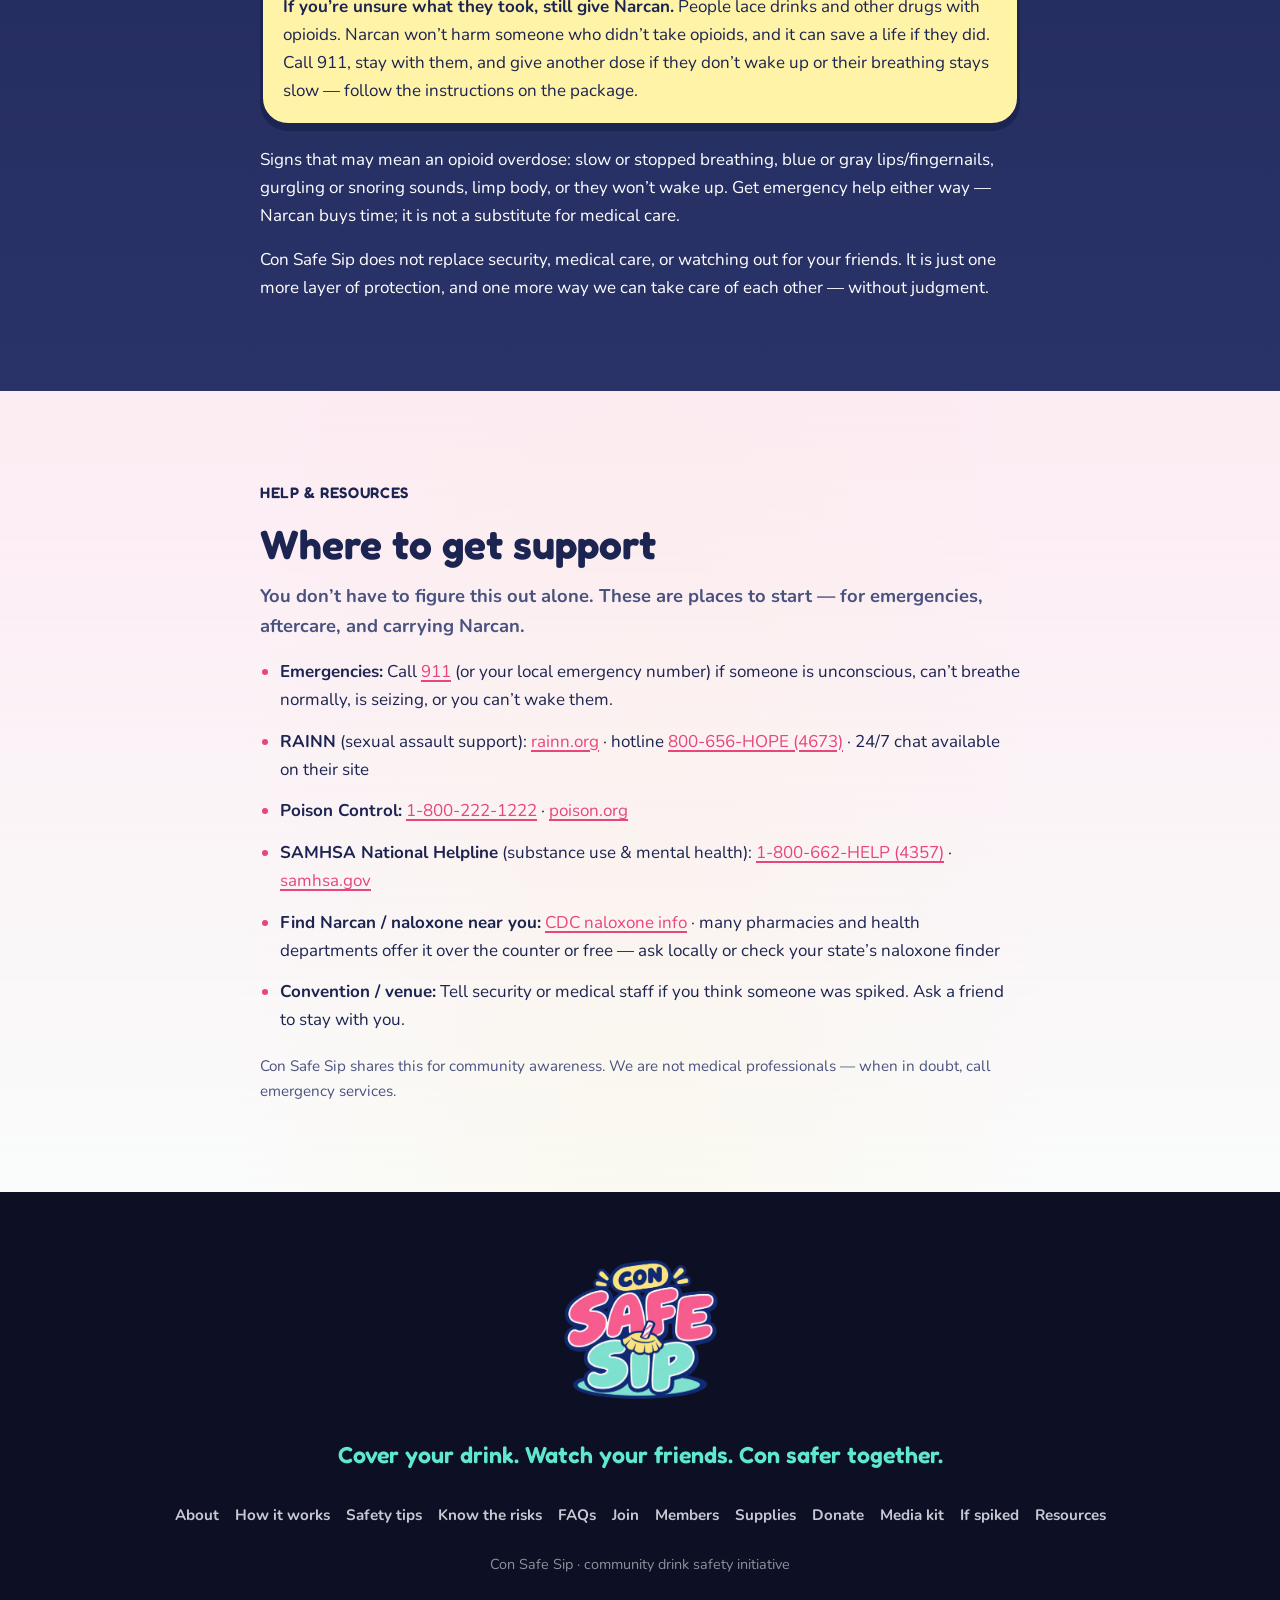
==== commit 06265460: "Update joining instructions and media kit content across multiple pages - Revised joining instructio" ====
--- a/index.html
+++ b/index.html
@@ -424,7 +424,7 @@
           <p class="eyebrow eyebrow--mint">How to join</p>
           <h2>Become a member</h2>
           <p class="lead">
-            Interested in joining? <strong>DM an existing member</strong> on
+            Interested in joining? <strong>DM two existing members</strong> on
             Instagram to get started. We want the initiative to grow, but we
             also want to be careful about who is allowed to represent it. Safety
             comes first. Always.
@@ -434,21 +434,22 @@
           </p>
           <ol class="join-list">
             <li>
-              You must be vouched for by at least
-              <strong>two existing members</strong>.
-            </li>
-            <li>
-              You must provide your own drink covers to distribute. If existing
-              members have extra supplies, we are happy to share!
-            </li>
-            <li>You must agree to give covers away completely free.</li>
-            <li>
-              You must never use the initiative to pressure, isolate, flirt
-              with, or take advantage of someone seeking help.
-            </li>
-            <li>
-              You must understand that the button identifies you as a
-              participant, not as official convention staff.
+              Tell them your <strong>name</strong>, <strong>location</strong>,
+              and <strong>what cons you frequent</strong>.
+            </li>
+            <li>
+              Promise that you will <strong>uphold the integrity of CSS</strong>.
+            </li>
+            <li>
+              If you need a button, we will need your
+              <strong>address</strong>.
+            </li>
+            <li>
+              You’ll need the <strong>endorsement of two members</strong>.
+            </li>
+            <li>
+              Once they’re on board, ask them to tell
+              <strong>Lauren / Ruu</strong>. You’ll be added as a member!
             </li>
           </ol>
         </div>
--- a/styles.css
+++ b/styles.css
@@ -1105,10 +1105,10 @@
 
 .member-link {
   display: flex;
-  flex-wrap: nowrap;
+  flex-wrap: wrap;
   align-items: center;
   justify-content: flex-start;
-  gap: 1rem;
+  gap: 0.85rem 1rem;
   min-height: 56px;
   padding: 1.1rem 1.2rem;
   text-decoration: none;
@@ -1150,6 +1150,7 @@
   display: flex;
   flex-direction: column;
   gap: 0.25rem;
+  flex: 1 1 8rem;
   min-width: 0;
 }
 
@@ -1477,9 +1478,10 @@
 }
 
 .media-sheet {
+  width: calc(100% - 2 * clamp(0.75rem, 3.5vw, 1.5rem));
   max-width: 8.5in;
   margin: 1.25rem auto 3rem;
-  padding: clamp(1.25rem, 3vw, 1.75rem);
+  padding: clamp(1rem, 3vw, 1.75rem);
   background: var(--white);
   border: 3px solid var(--navy);
   border-radius: var(--radius);
@@ -1551,8 +1553,29 @@
   color: var(--ink-muted);
 }
 
-.media-sheet__block--site .kit-qr--featured {
-  max-width: 22rem;
+.kit-hero-qr {
+  display: block;
+  width: 100%;
+  max-width: min(18rem, 100%);
+  margin: 0 auto;
+  text-decoration: none;
+  border-radius: 1.25rem;
+  overflow: hidden;
+  border: 3px solid var(--navy);
+  box-shadow: 0 4px 0 var(--navy);
+  transition: transform 0.15s ease, box-shadow 0.15s ease;
+  touch-action: manipulation;
+}
+
+.kit-hero-qr:hover {
+  transform: translateY(-2px);
+  box-shadow: 0 6px 0 var(--navy);
+}
+
+.kit-hero-qr__img {
+  width: 100%;
+  height: auto;
+  display: block;
 }
 
 .kit-grid {
@@ -1563,12 +1586,25 @@
   gap: 0.65rem;
 }
 
-.kit-grid--4 {
-  grid-template-columns: repeat(2, minmax(0, 1fr));
-}
-
+.kit-grid > li {
+  min-width: 0;
+}
+
+.kit-grid--4,
 .kit-grid--3 {
-  grid-template-columns: repeat(3, minmax(0, 1fr));
+  grid-template-columns: 1fr;
+}
+
+@media (min-width: 400px) {
+  .kit-grid--4 {
+    grid-template-columns: repeat(2, minmax(0, 1fr));
+  }
+}
+
+@media (min-width: 520px) {
+  .kit-grid--3 {
+    grid-template-columns: repeat(3, minmax(0, 1fr));
+  }
 }
 
 @media (min-width: 720px) {
@@ -1582,6 +1618,8 @@
   flex-direction: column;
   align-items: center;
   gap: 0.45rem;
+  min-width: 0;
+  height: 100%;
   padding: 0.75rem 0.55rem;
   text-align: center;
   text-decoration: none;
@@ -1600,18 +1638,10 @@
   color: var(--navy);
 }
 
-.kit-qr--featured {
-  flex-direction: row;
-  align-items: center;
-  gap: 1rem;
-  padding: 0.85rem 1rem;
-  text-align: left;
-  background: var(--mint-wash);
-}
-
 .kit-qr__img {
-  width: 5.5rem;
-  height: 5.5rem;
+  width: min(5.5rem, 100%);
+  height: auto;
+  aspect-ratio: 1;
   flex-shrink: 0;
   border-radius: 0.55rem;
   border: 2px solid var(--navy);
@@ -1619,11 +1649,6 @@
   image-rendering: pixelated;
 }
 
-.kit-qr--featured .kit-qr__img {
-  width: 6.5rem;
-  height: 6.5rem;
-}
-
 .kit-qr__meta {
   display: flex;
   flex-direction: column;
@@ -1678,18 +1703,34 @@
 }
 
 @media (max-width: 520px) {
+  .media-kit-toolbar {
+    flex-direction: column;
+    padding-left: clamp(0.75rem, 3.5vw, 1.5rem);
+    padding-right: clamp(0.75rem, 3.5vw, 1.5rem);
+  }
+
+  .media-kit-toolbar .btn {
+    width: 100%;
+    max-width: 20rem;
+  }
+
   .media-sheet__header {
     flex-direction: column;
     text-align: center;
-  }
-
-  .kit-grid--3 {
-    grid-template-columns: 1fr;
-  }
-
-  .kit-qr--featured {
-    flex-direction: column;
-    text-align: center;
+    gap: 0.85rem;
+  }
+
+  .media-sheet__logo {
+    width: 4.5rem;
+    height: 4.5rem;
+  }
+
+  .kit-qr__label {
+    font-size: 0.98rem;
+  }
+
+  .kit-qr__sub {
+    font-size: 0.78rem;
   }
 }
 
@@ -1718,6 +1759,7 @@
   }
 
   .media-sheet {
+    width: auto;
     max-width: none;
     margin: 0;
     padding: 0;
@@ -1729,20 +1771,35 @@
 
   .media-sheet__header {
     break-inside: avoid;
+    margin-bottom: 0.75rem;
+    padding-bottom: 0.65rem;
   }
 
   .media-sheet__logo {
-    width: 4.25rem;
-    height: 4.25rem;
+    width: 3.5rem;
+    height: 3.5rem;
   }
 
   .media-sheet__title {
-    font-size: 22pt;
+    font-size: 18pt;
+  }
+
+  .media-sheet__lede {
+    font-size: 9.5pt;
   }
 
   .media-sheet__block {
     break-inside: avoid;
-    margin-top: 0.85rem;
+    margin-top: 0.65rem;
+  }
+
+  .media-sheet__heading {
+    font-size: 12pt;
+  }
+
+  .media-sheet__note {
+    margin-bottom: 0.45rem;
+    font-size: 9pt;
   }
 
   .kit-grid--4 {
@@ -1757,20 +1814,48 @@
     box-shadow: none;
     background: #fff;
     border-width: 2px;
+    padding: 0.45rem 0.35rem;
+    gap: 0.25rem;
   }
 
   .kit-qr:hover {
     transform: none;
   }
 
+  .kit-hero-qr {
+    max-width: 2.85in;
+    box-shadow: none;
+    border-width: 2px;
+  }
+
+  .kit-hero-qr:hover {
+    transform: none;
+  }
+
   .kit-qr__img {
-    width: 1.05in;
-    height: 1.05in;
-  }
-
-  .kit-qr--featured .kit-qr__img {
-    width: 1.25in;
-    height: 1.25in;
+    width: 0.95in;
+    height: 0.95in;
+  }
+
+  .kit-qr__label {
+    font-size: 10pt;
+  }
+
+  .kit-qr__sub {
+    font-size: 8.5pt;
+  }
+
+  .media-sheet__footer {
+    margin-top: 0.75rem;
+    padding-top: 0.55rem;
+  }
+
+  .media-sheet__footer p {
+    font-size: 8.5pt;
+  }
+
+  .media-sheet__url {
+    font-size: 11pt !important;
   }
 
   a {
@@ -1785,20 +1870,81 @@
     padding-right: 1rem;
   }
 
+  .page-hero {
+    padding-left: 1rem;
+    padding-right: 1rem;
+  }
+
   .pay-link,
   .member-link,
   .supply-list a,
   .join-dm {
-    padding: 1rem;
-  }
-
-  .pay-link {
-    flex-direction: row;
+    padding: 0.9rem;
+  }
+
+  .pay-link,
+  .join-dm {
+    gap: 0.75rem;
+  }
+
+  .pay-link__qr,
+  .join-dm__qr {
+    width: 4.5rem;
+    height: 4.5rem;
+  }
+
+  .member-link {
+    display: grid;
+    grid-template-columns: auto auto 1fr;
     align-items: center;
+    column-gap: 0.65rem;
+    row-gap: 0.35rem;
+  }
+
+  .member-link__avatar,
+  .member-link__qr {
+    width: 3.75rem;
+    height: 3.75rem;
+  }
+
+  .member-link__body {
+    grid-column: 3;
+    min-width: 0;
+  }
+
+  .member-link__name {
+    font-size: 1.15rem;
+  }
+
+  .member-link__ig,
+  .member-link__aka {
+    word-break: break-word;
   }
 
   .join-list li {
     padding-left: 3.1rem;
+  }
+}
+
+@media (max-width: 360px) {
+  .member-link {
+    grid-template-columns: auto 1fr;
+    grid-template-areas:
+      "avatar body"
+      "qr body";
+  }
+
+  .member-link__avatar {
+    grid-area: avatar;
+  }
+
+  .member-link__qr {
+    grid-area: qr;
+  }
+
+  .member-link__body {
+    grid-area: body;
+    grid-column: auto;
   }
 }
 
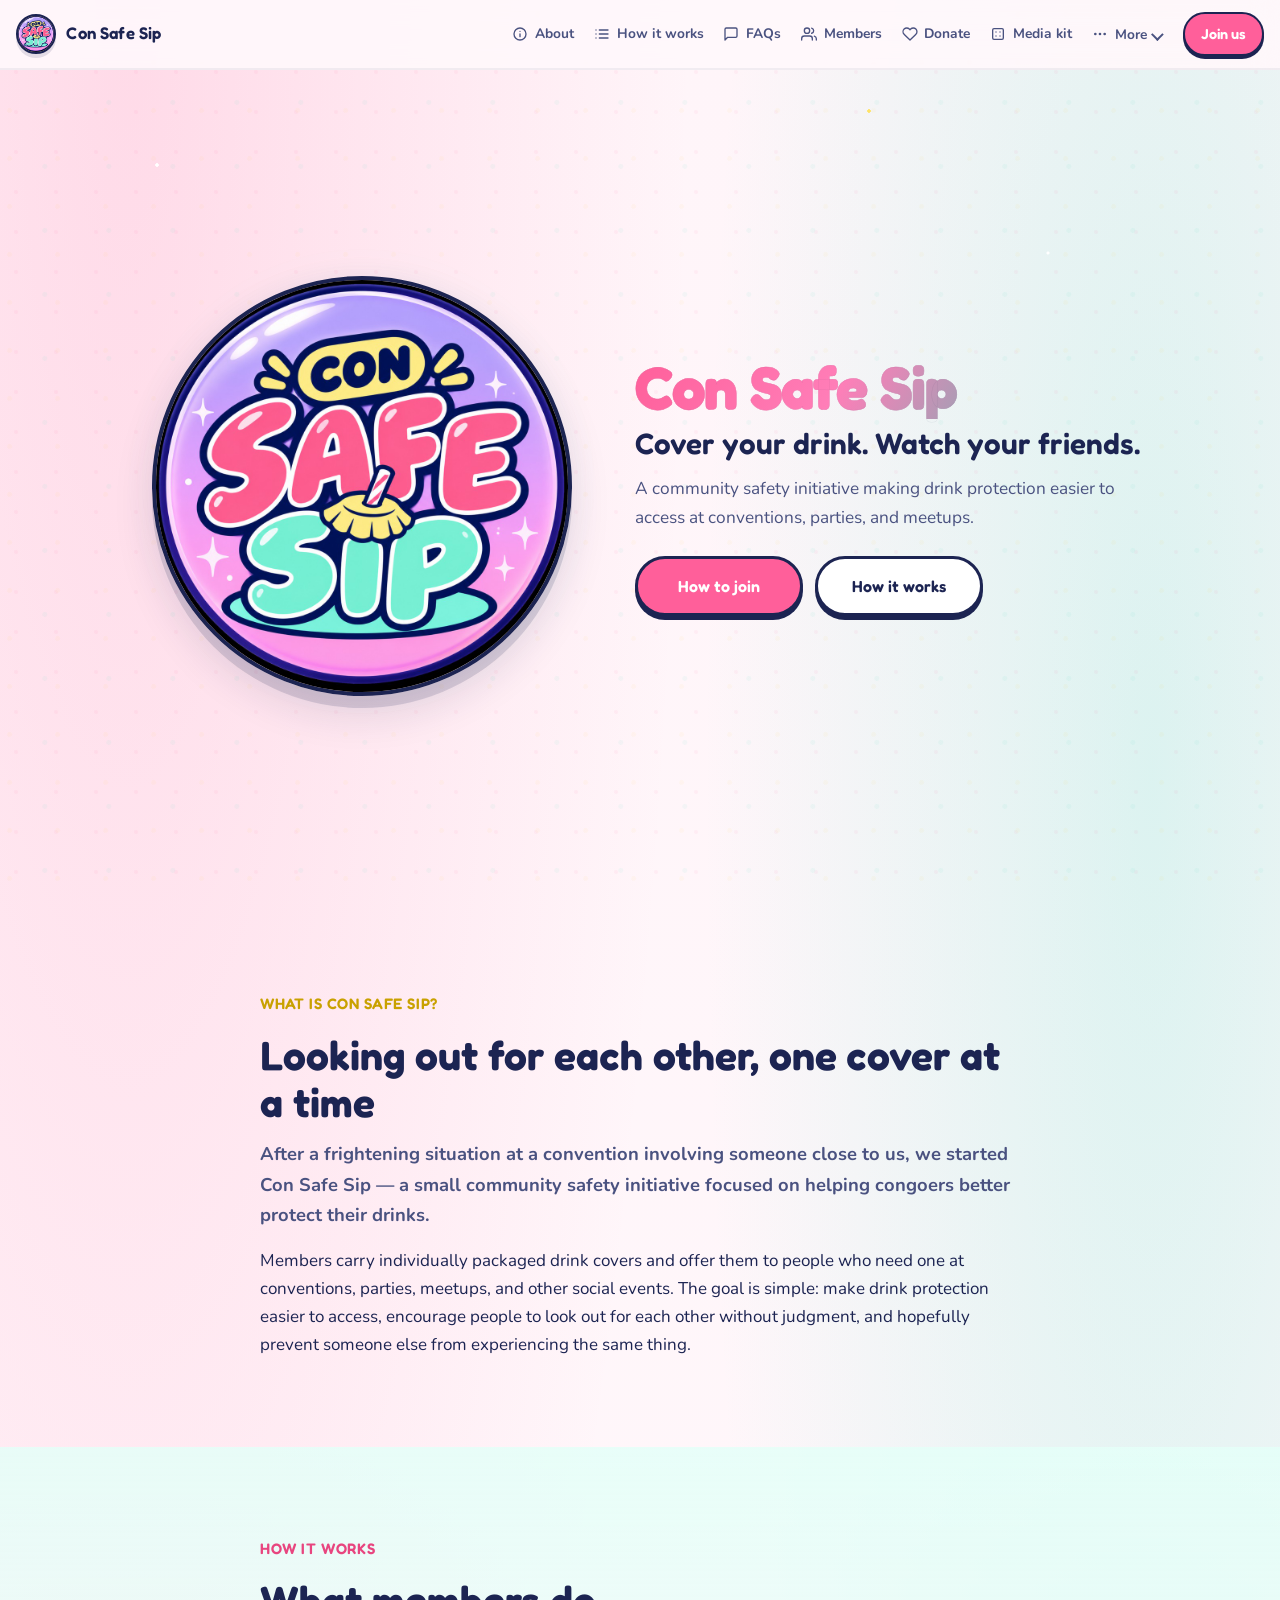
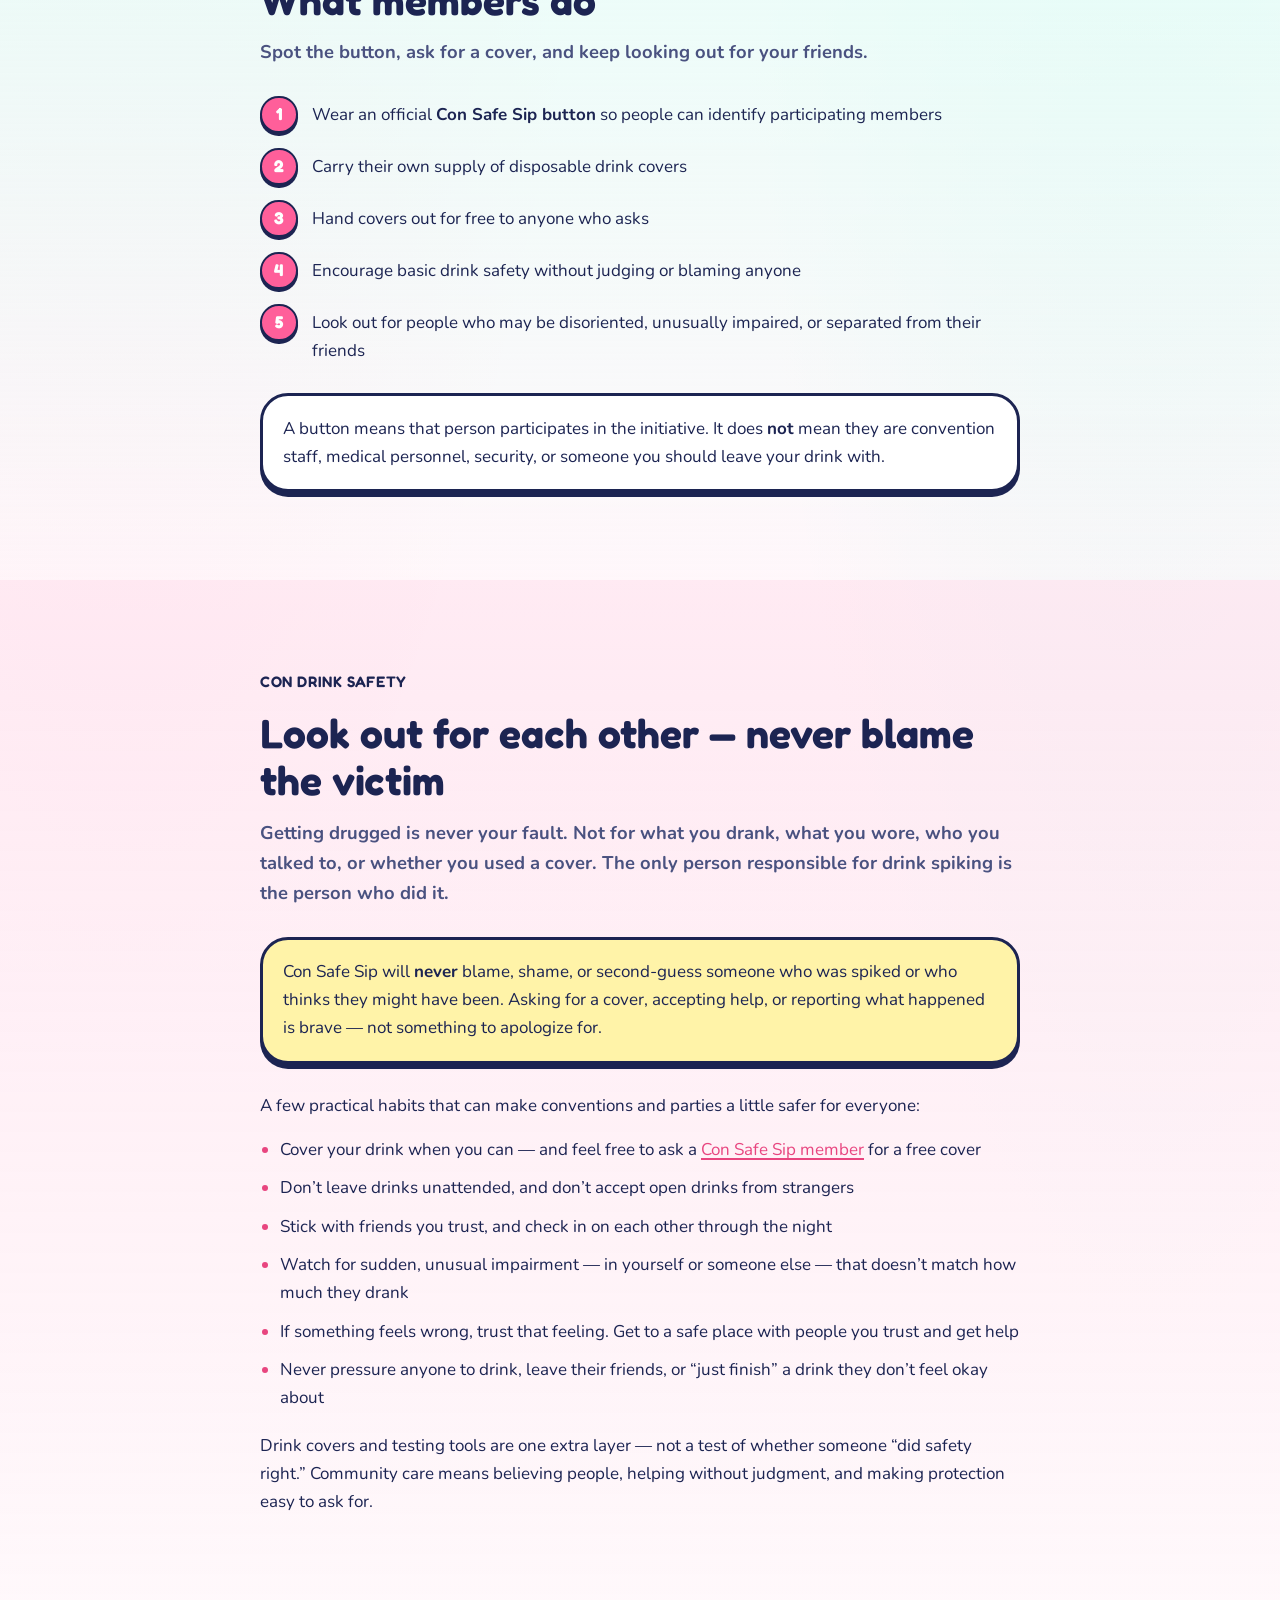
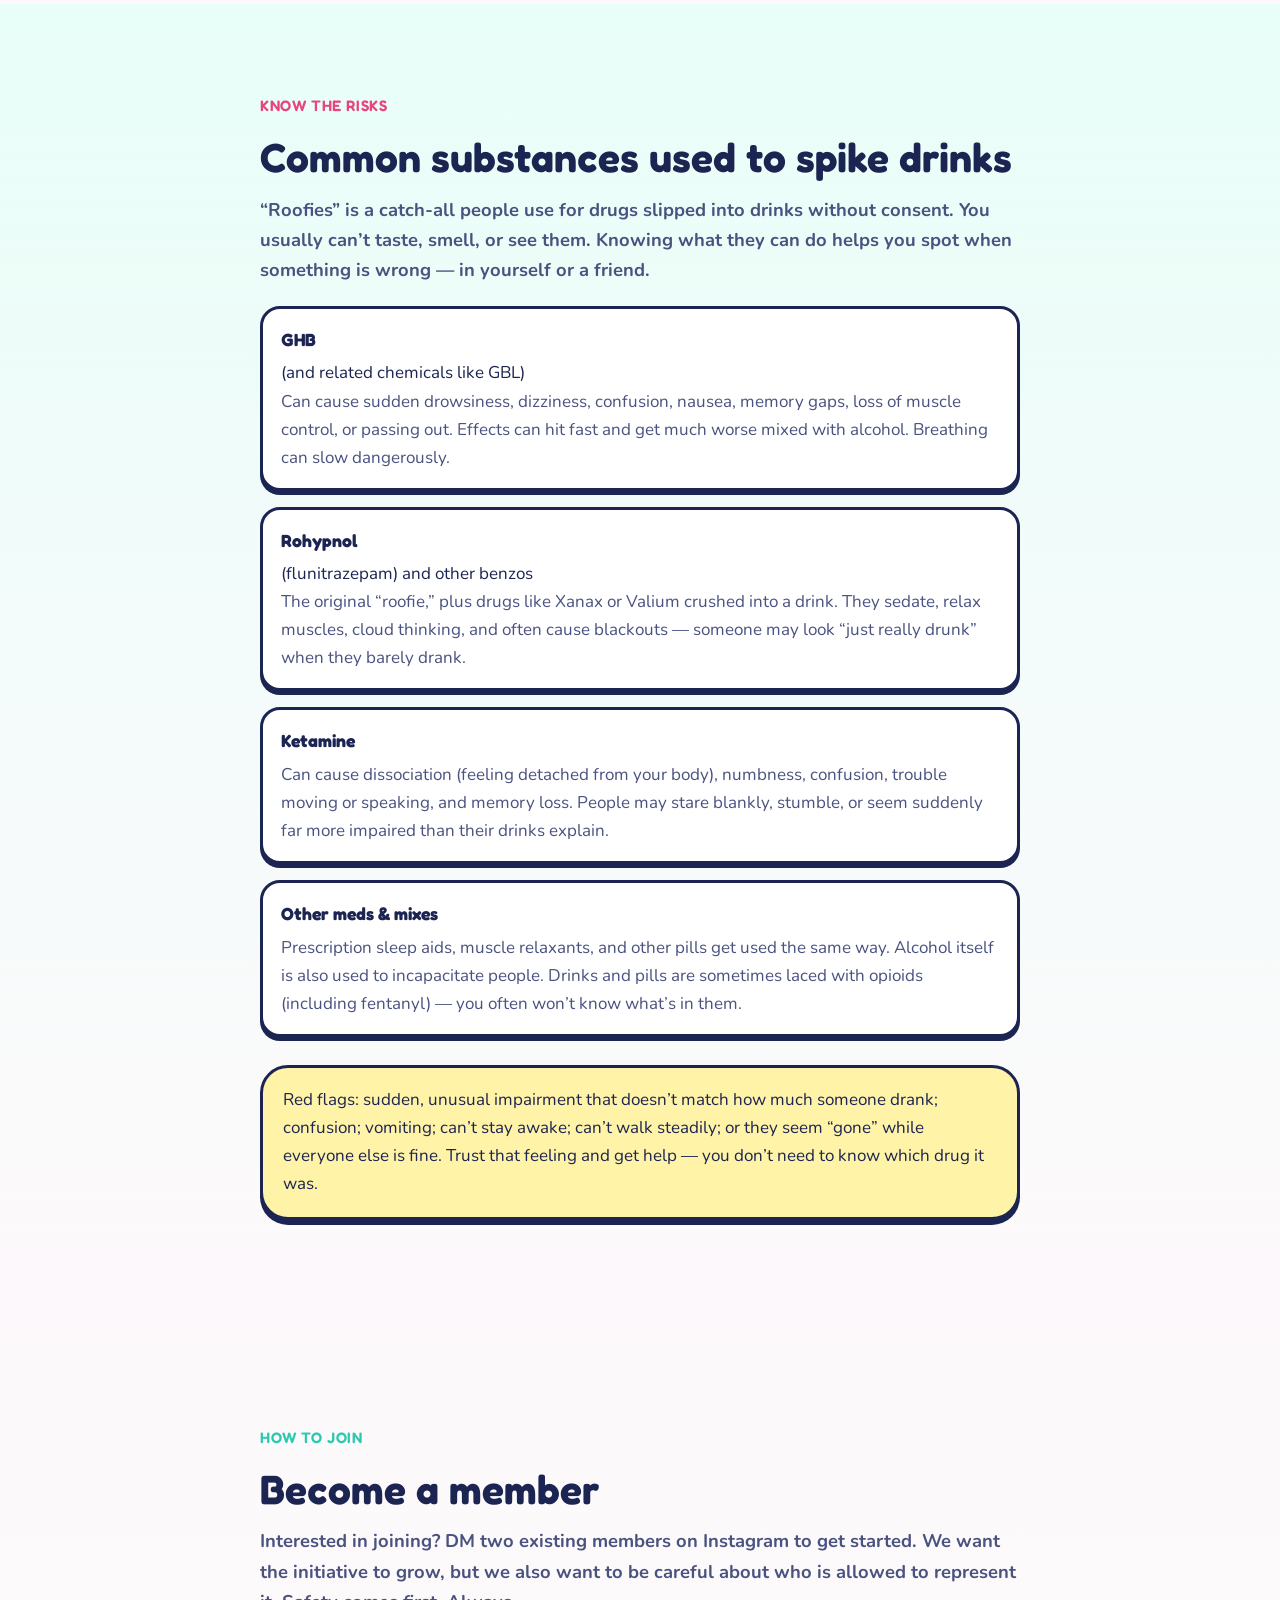
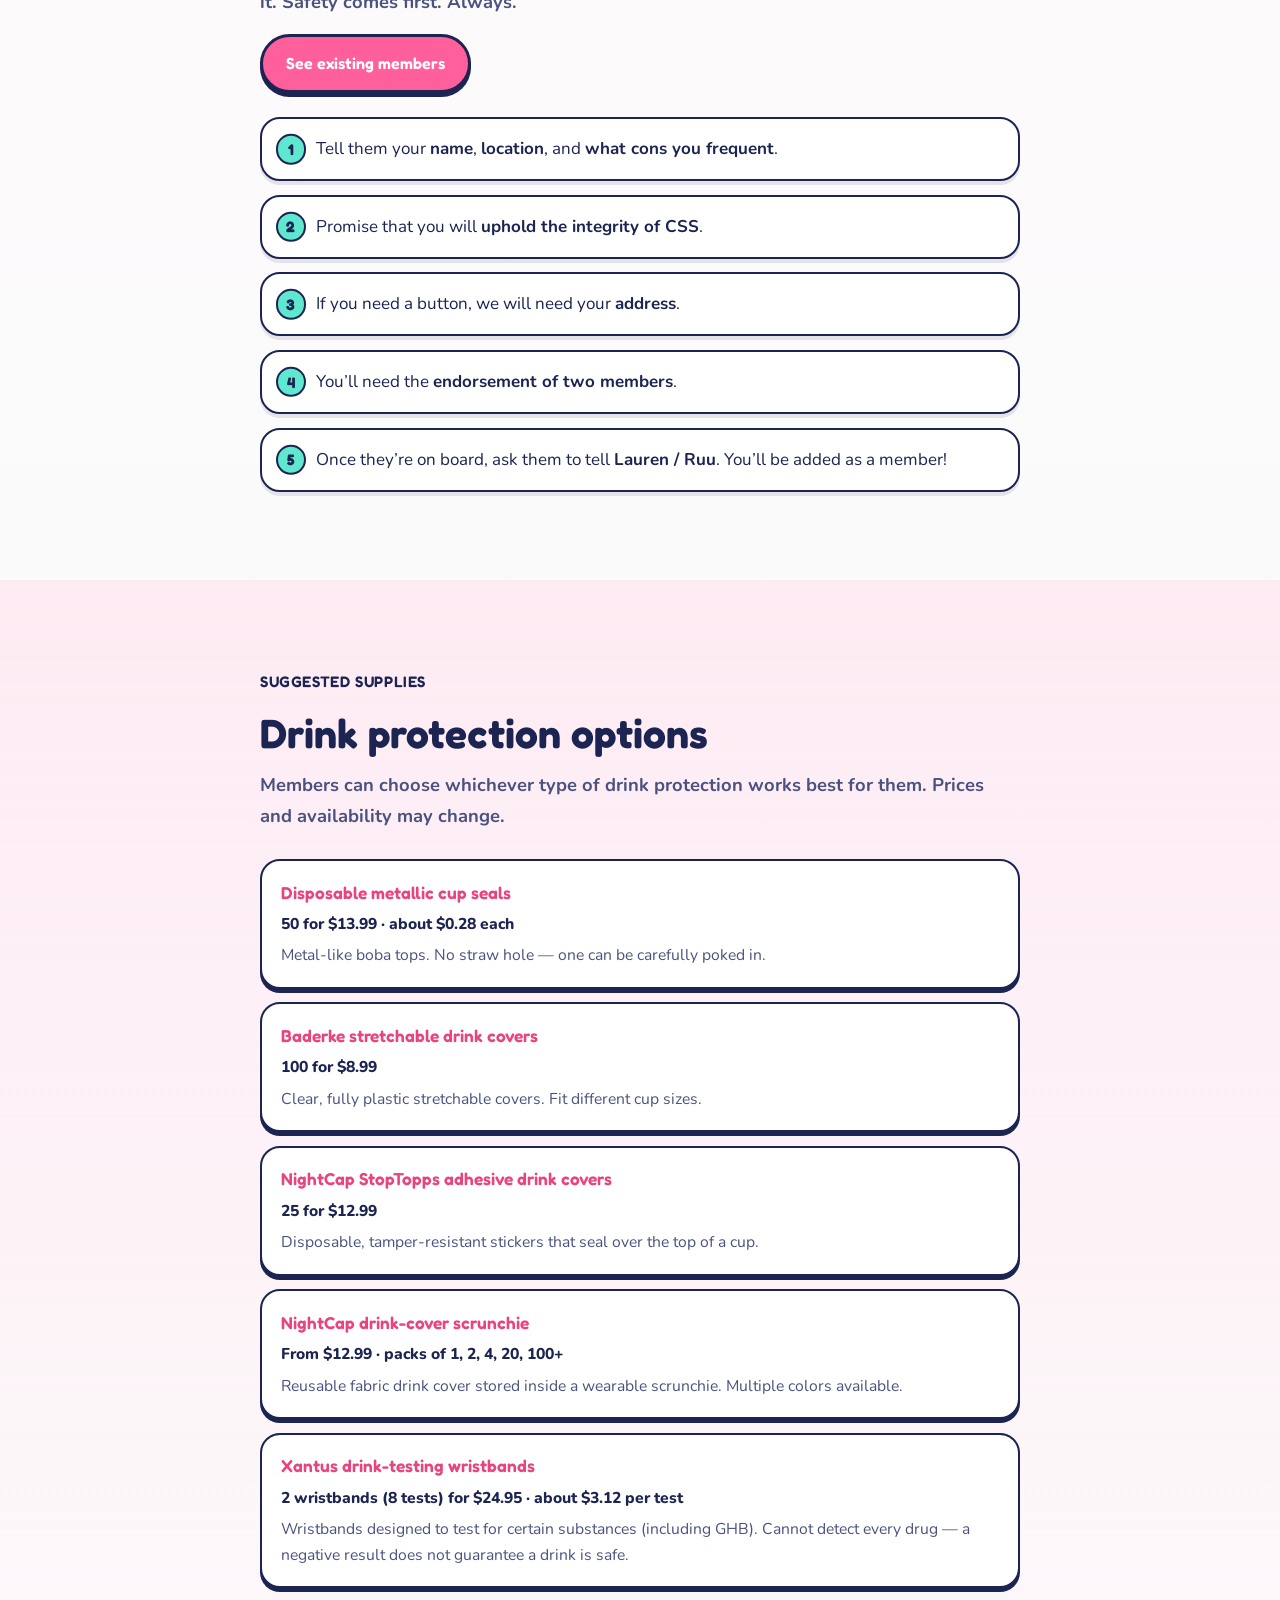
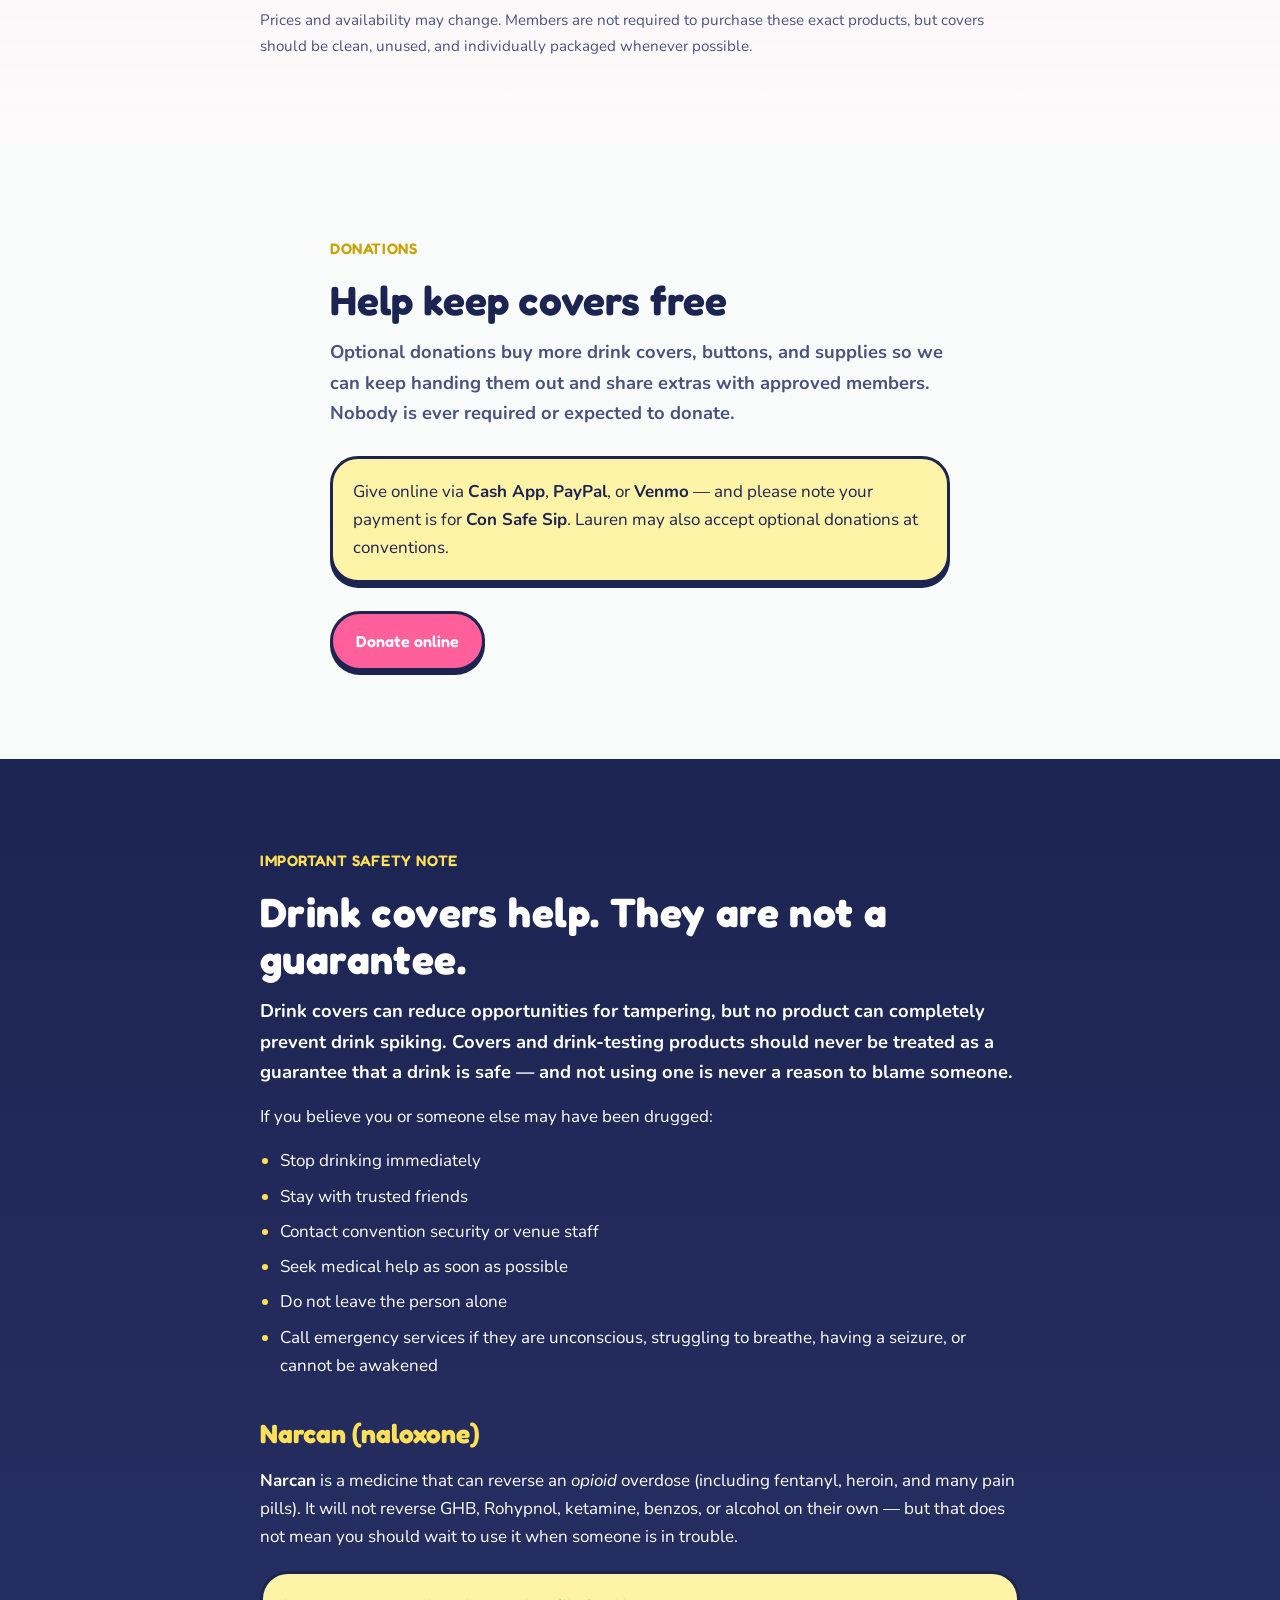
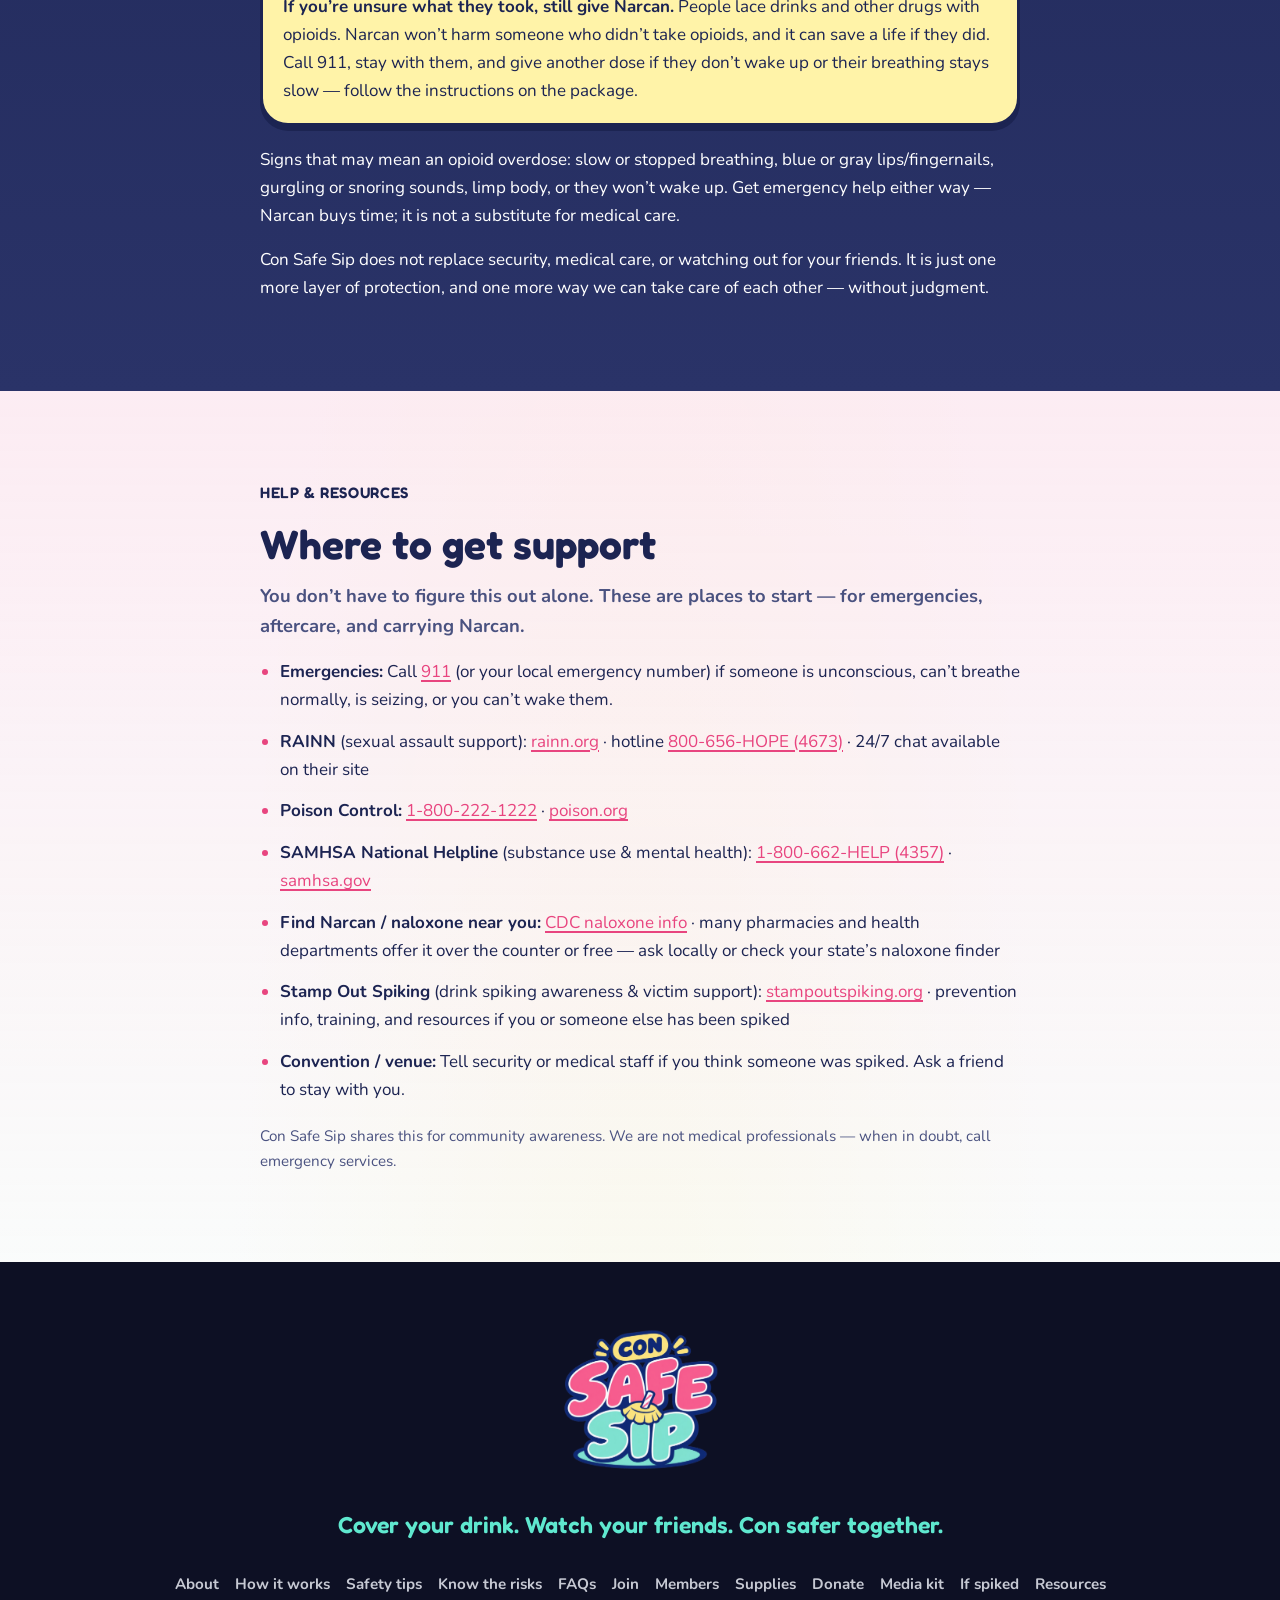
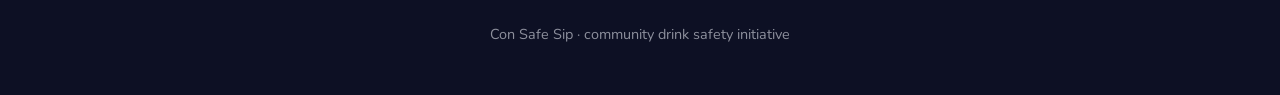
==== commit 34798752: "Add drink spiking awareness resource to index page - Included a new section for "Stamp Out Spiking" " ====
--- a/index.html
+++ b/index.html
@@ -699,6 +699,18 @@
               or free — ask locally or check your state’s naloxone finder
             </li>
             <li>
+              <strong>Stamp Out Spiking</strong> (drink spiking awareness &amp;
+              victim support):
+              <a
+                href="https://stampoutspiking.org/"
+                target="_blank"
+                rel="noopener noreferrer"
+                >stampoutspiking.org</a
+              >
+              · prevention info, training, and resources if you or someone else
+              has been spiked
+            </li>
+            <li>
               <strong>Convention / venue:</strong>
               Tell security or medical staff if you think someone was spiked.
               Ask a friend to stay with you.
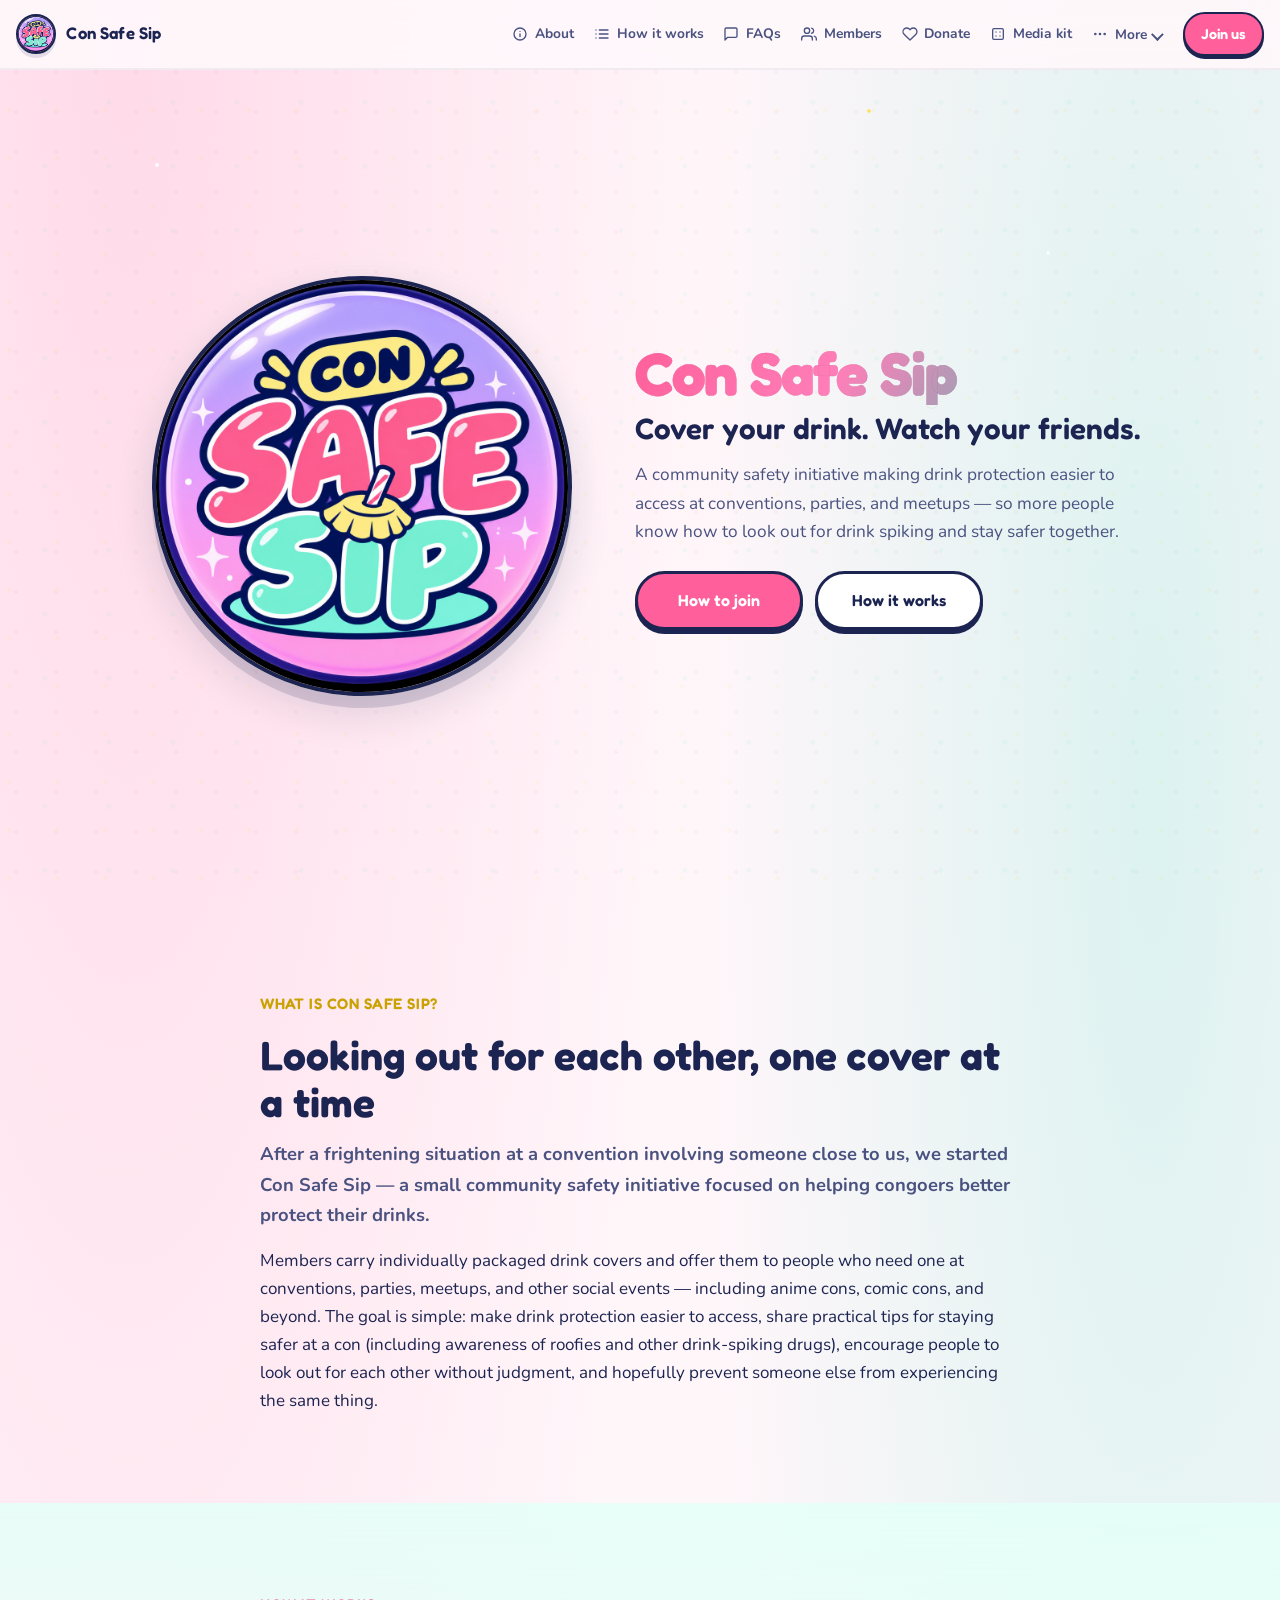
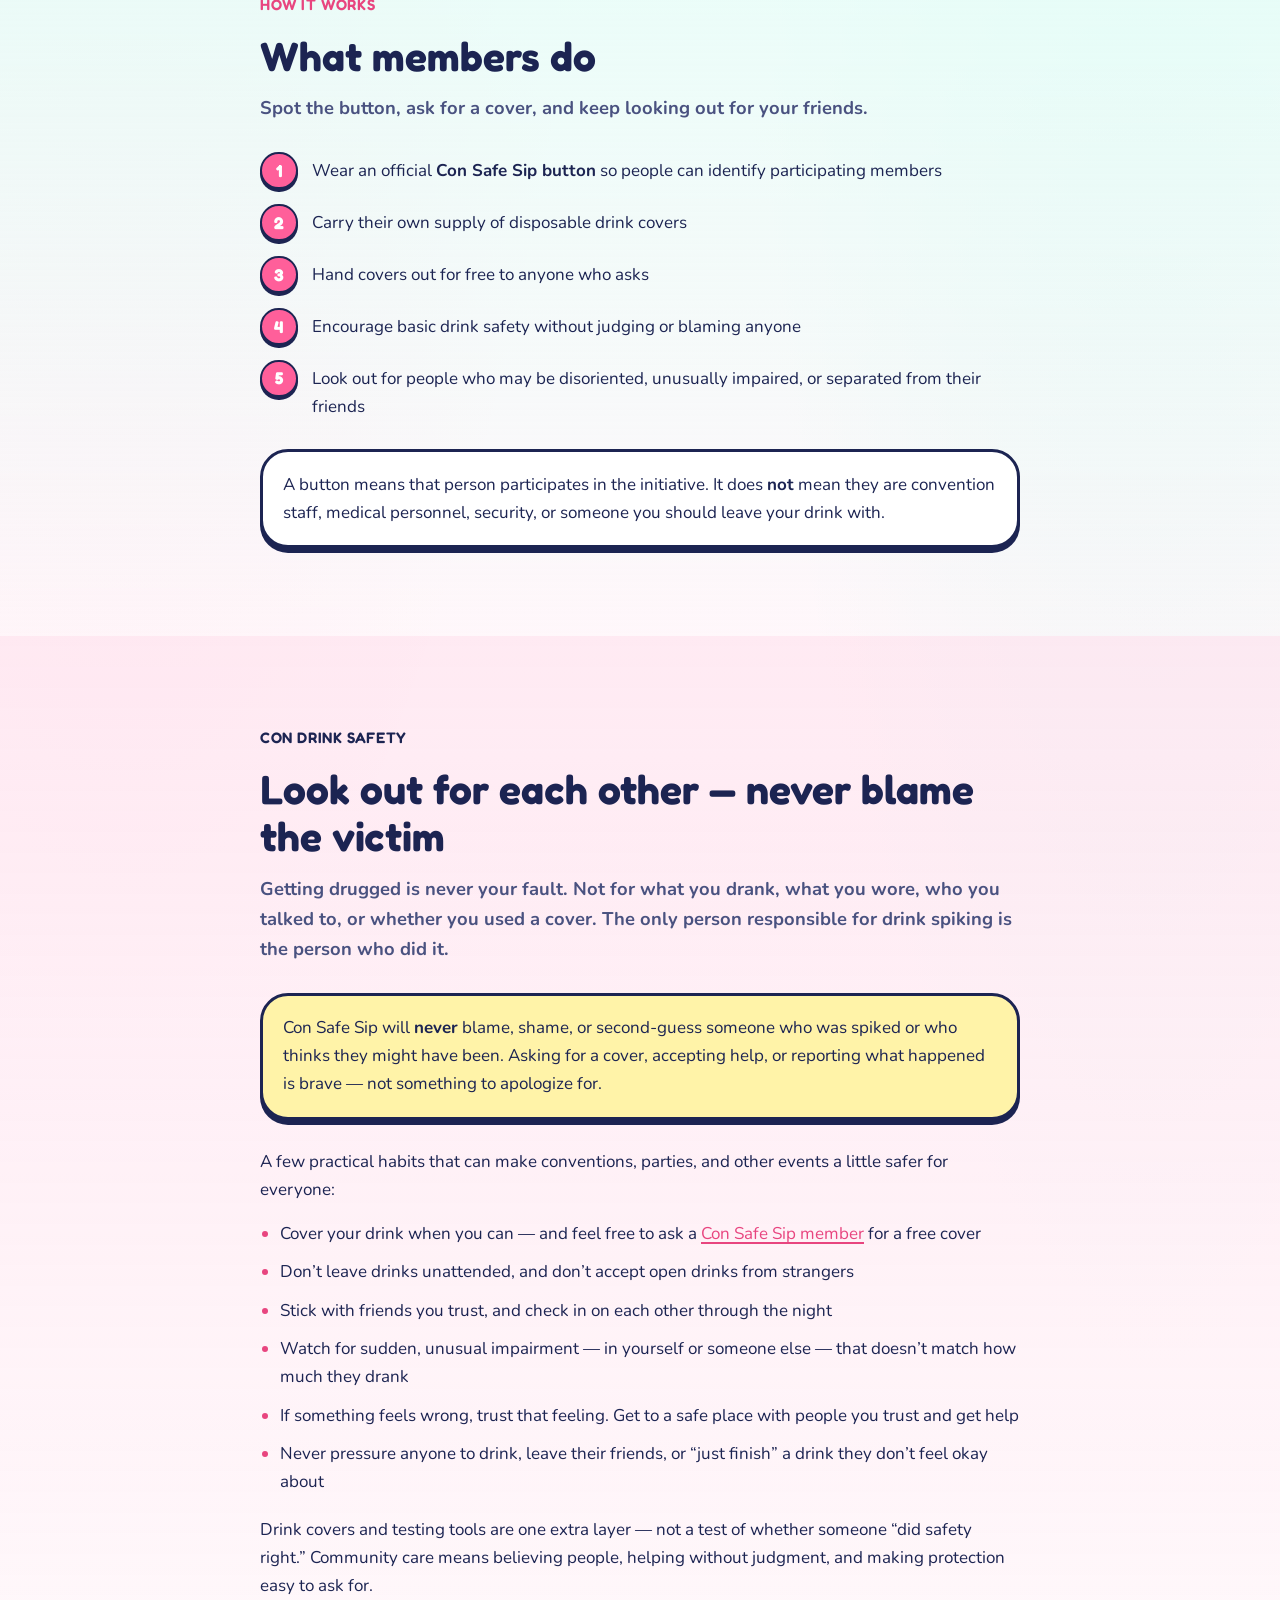
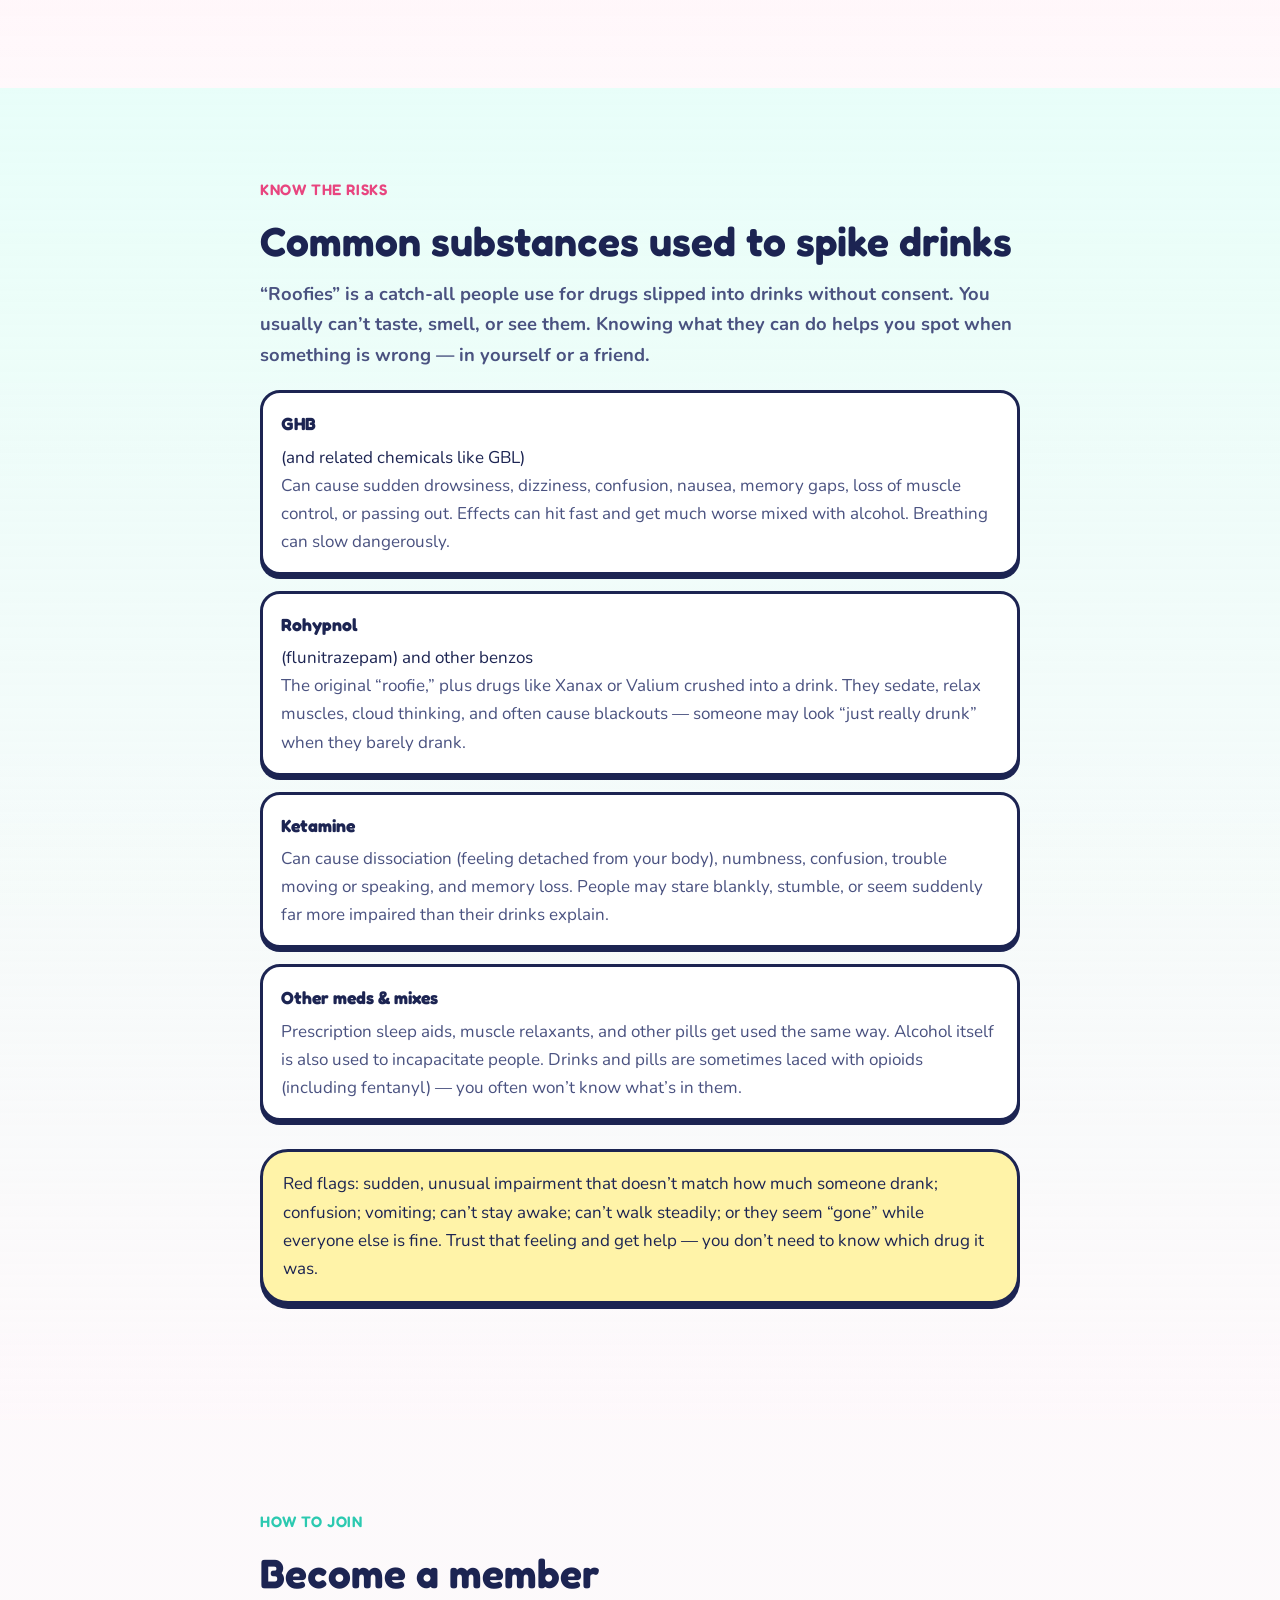
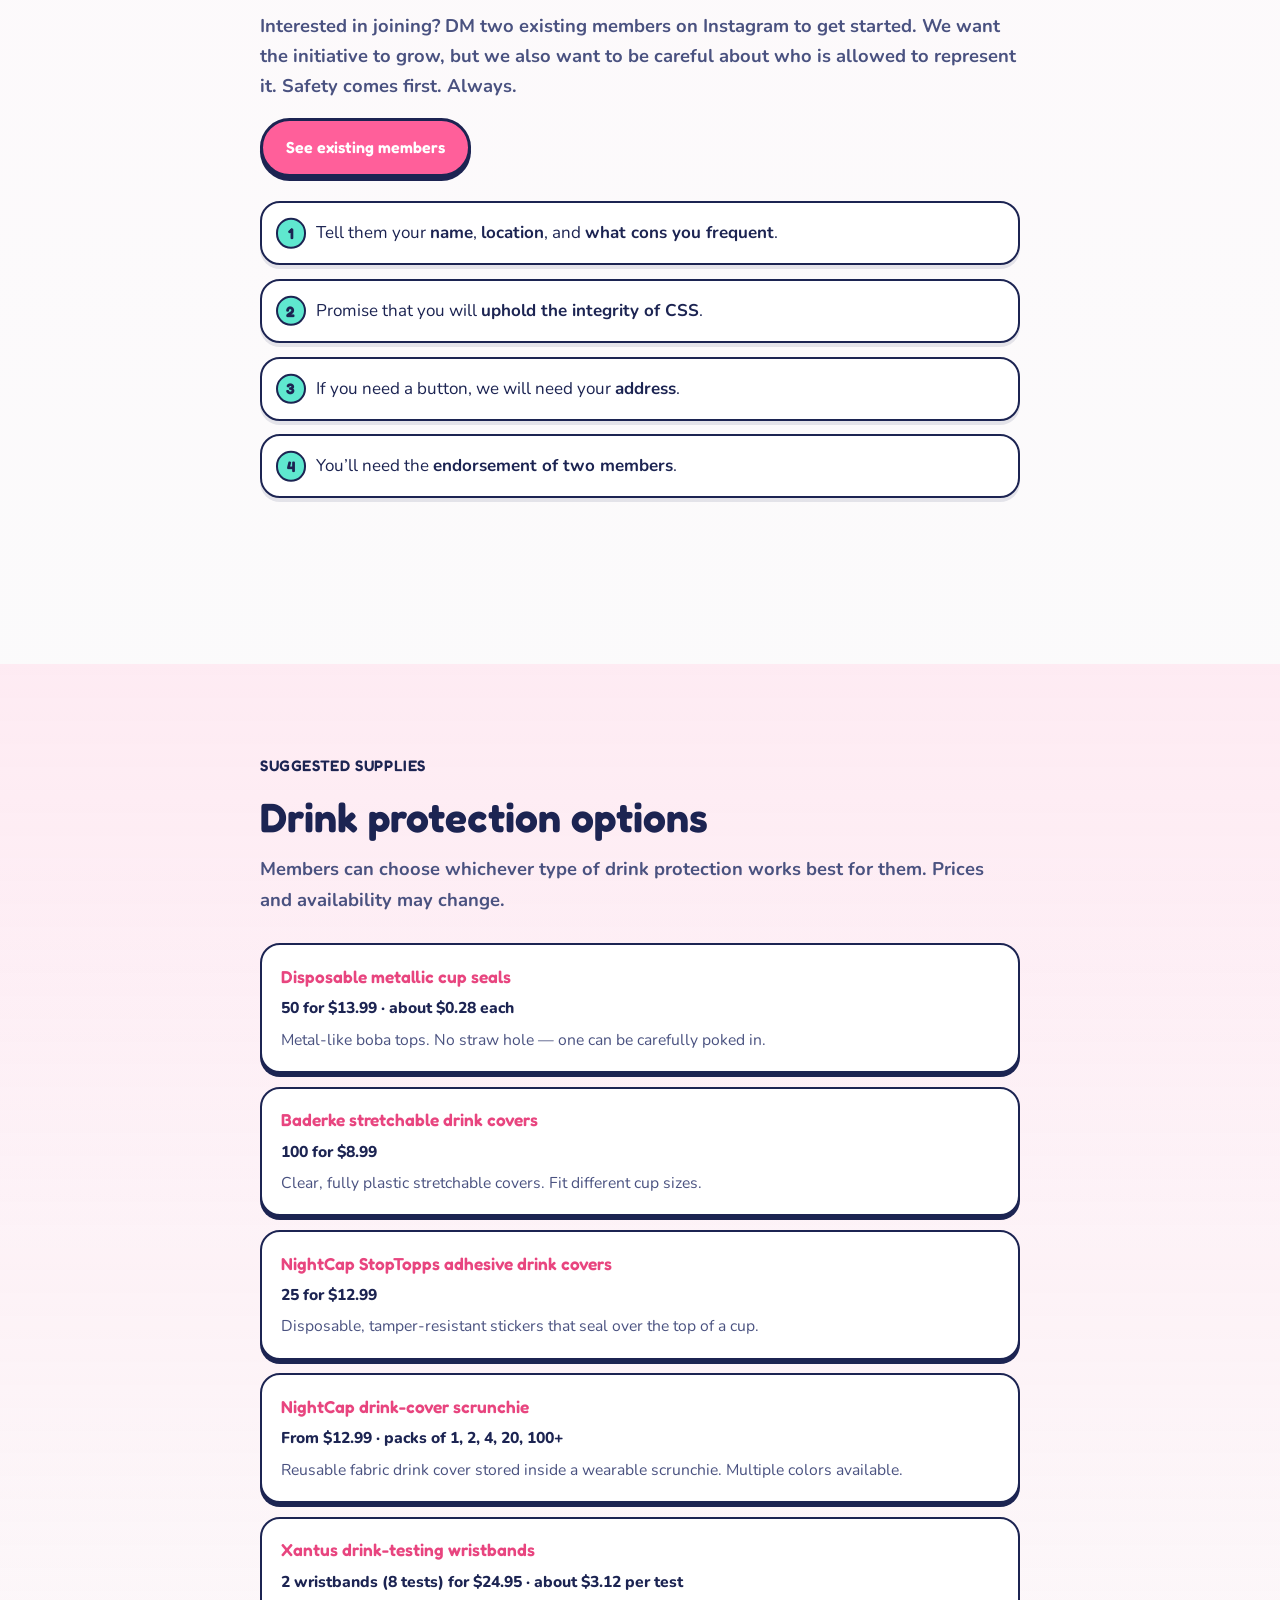
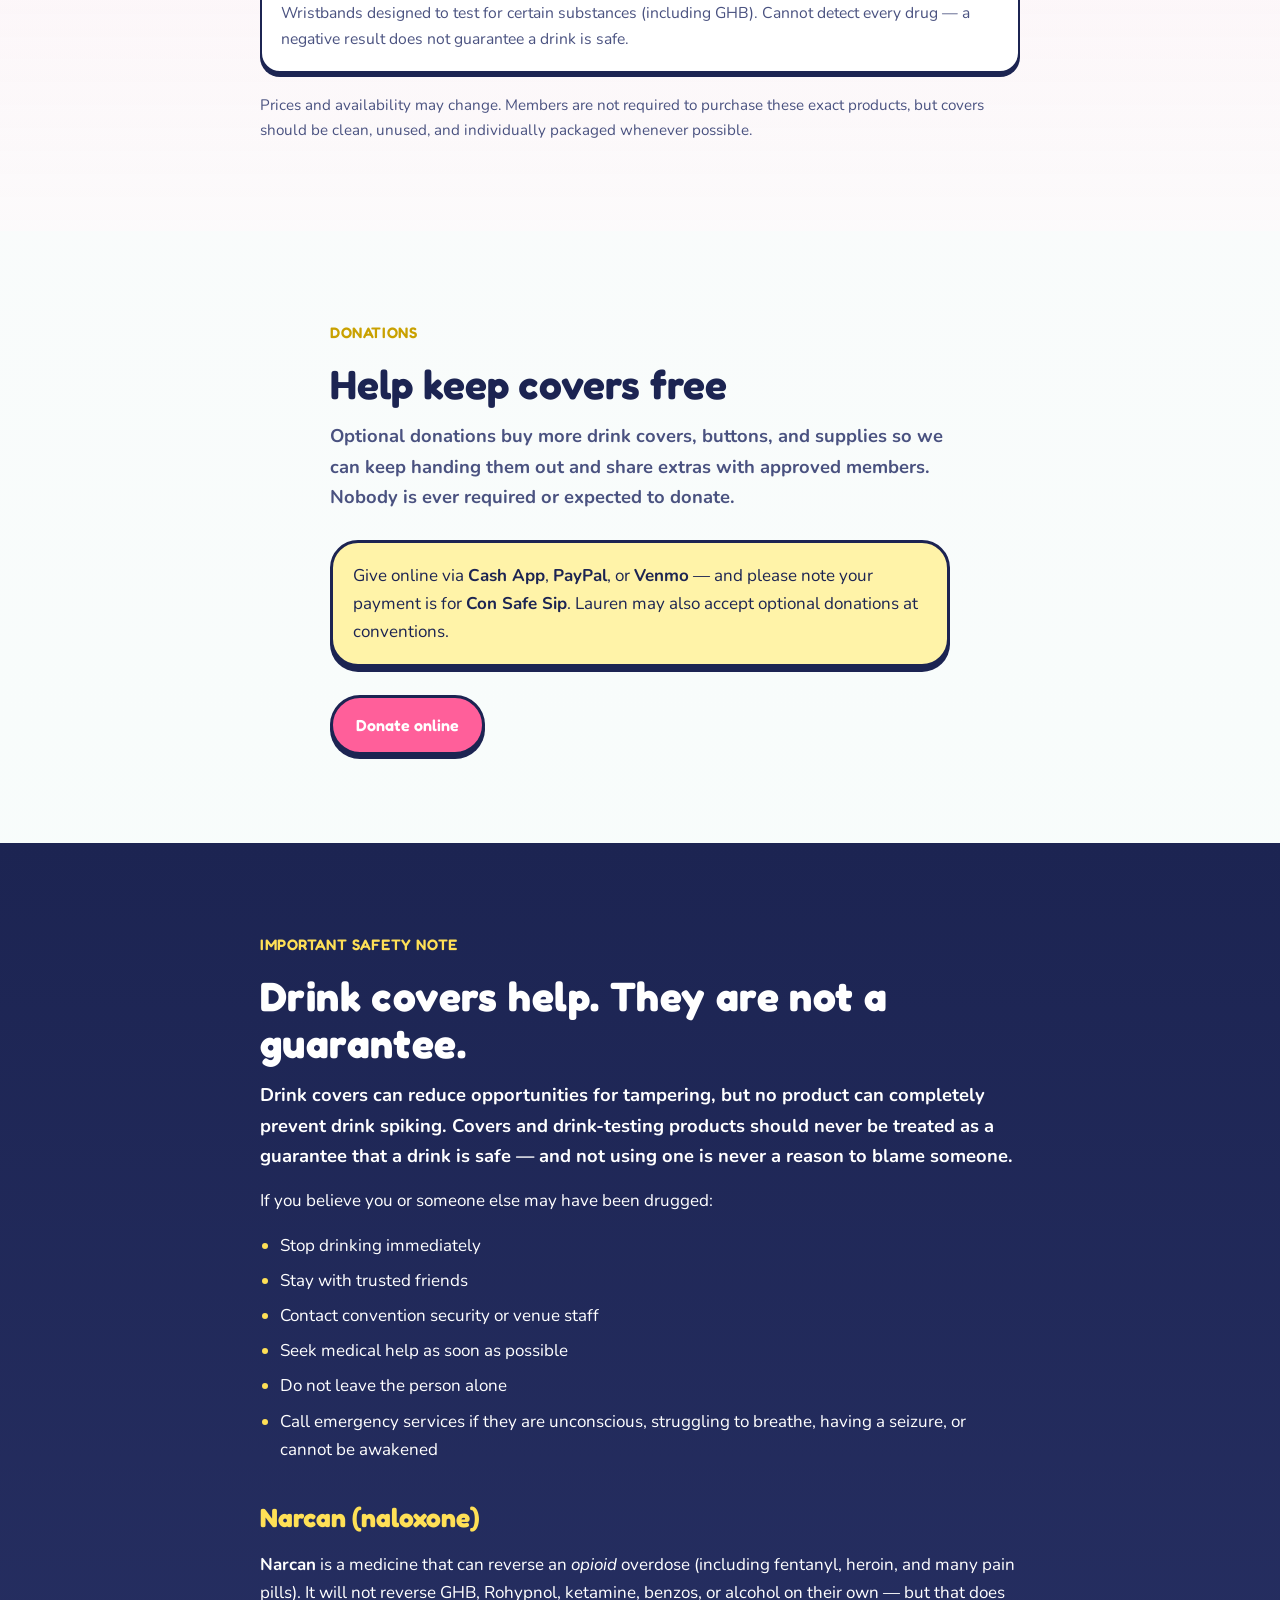
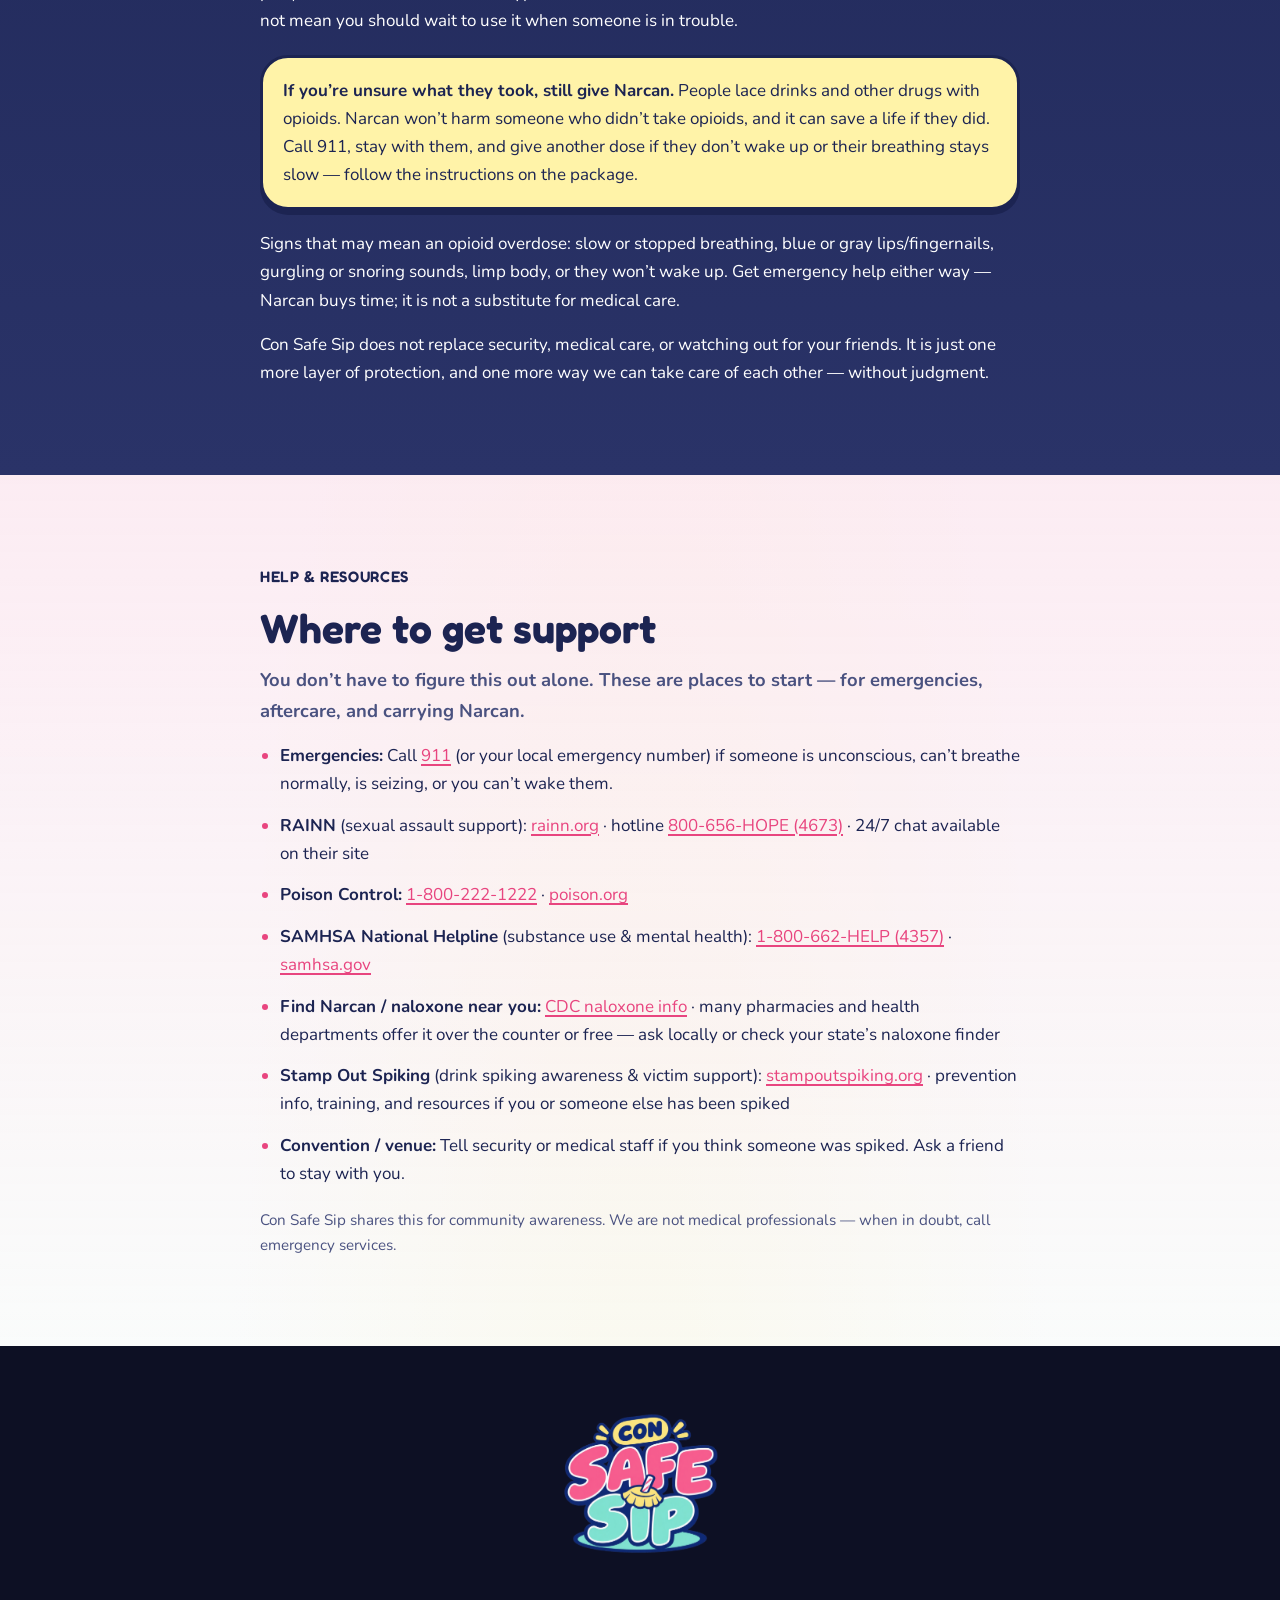
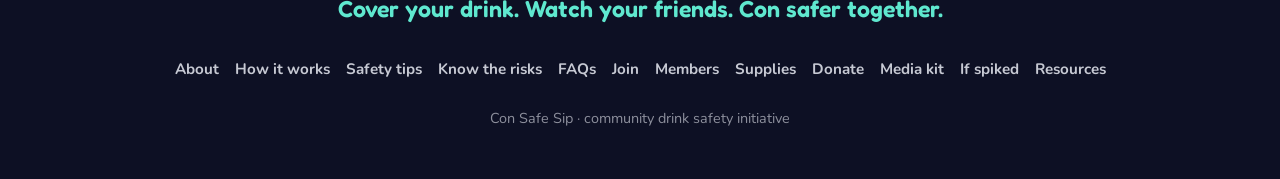
==== commit d69355f5: "Update meta tags and content for improved clarity and safety awareness - Revised titles and descript" ====
--- a/index.html
+++ b/index.html
@@ -3,14 +3,14 @@
   <head>
     <meta charset="UTF-8" />
     <meta name="viewport" content="width=device-width, initial-scale=1, viewport-fit=cover" />
-    <title>Con Safe Sip — Drink Cover Safety for Conventions &amp; Events</title>
+    <title>Con Safe Sip — Convention Drink Safety &amp; Free Drink Covers</title>
     <meta
       name="description"
-      content="Con Safe Sip is a community initiative that hands out free drink covers at conventions, parties, and meetups. Cover your drink. Watch your friends. Con safer together."
+      content="How to stay safer at conventions and events: free drink covers, roofie and drink-spiking awareness, and friend lookout tips for anime cons, comic cons, parties, and meetups. Cover your drink. Watch your friends."
     />
     <meta
       name="keywords"
-      content="Con Safe Sip, drink covers, drink spiking prevention, convention safety, congoer safety, NightCap, free drink covers, party safety, meetup safety"
+      content="Con Safe Sip, convention safety, drink covers, drink spiking prevention, roofie safety, how to stay safe at a con, anime convention safety, comic con safety, congoer safety, free drink covers, NightCap, party safety, meetup safety, Rohypnol awareness"
     />
     <meta name="author" content="Con Safe Sip" />
     <meta name="robots" content="index, follow, max-image-preview:large" />
@@ -29,7 +29,7 @@
     />
     <meta
       property="og:description"
-      content="A community safety initiative handing out free drink covers at conventions, parties, and meetups."
+      content="Free drink covers and drink-spiking awareness for conventions, parties, and meetups — anime cons, comic cons, and beyond."
     />
     <meta property="og:url" content="https://consafesip.info/" />
     <meta property="og:image" content="https://consafesip.info/assets/og-share.jpg" />
@@ -49,7 +49,7 @@
     />
     <meta
       name="twitter:description"
-      content="Free drink covers from community members at conventions, parties, and meetups."
+      content="Free drink covers and roofie/drink-spiking tips for conventions, parties, and meetups."
     />
     <meta name="twitter:image" content="https://consafesip.info/assets/og-share.jpg" />
     <meta
@@ -75,7 +75,7 @@
             "name": "Con Safe Sip",
             "url": "https://consafesip.info/",
             "logo": "https://consafesip.info/assets/logo-button.jpg",
-            "description": "A community safety initiative that helps people protect their drinks at conventions, parties, and meetups by handing out free drink covers.",
+            "description": "A community safety initiative that helps people protect their drinks at conventions, parties, and meetups by handing out free drink covers and sharing drink-spiking awareness.",
             "sameAs": [
               "https://www.instagram.com/ruutuli/",
               "https://www.instagram.com/spectra_v3/"
@@ -94,10 +94,10 @@
             "@type": "WebPage",
             "@id": "https://consafesip.info/#webpage",
             "url": "https://consafesip.info/",
-            "name": "Con Safe Sip — Drink Cover Safety for Conventions & Events",
+            "name": "Con Safe Sip — Convention Drink Safety & Free Drink Covers",
             "isPartOf": { "@id": "https://consafesip.info/#website" },
             "about": { "@id": "https://consafesip.info/#organization" },
-            "description": "Learn how Con Safe Sip works, how to join, suggested drink covers, common drink-spiking substances, Narcan basics, and what to do if you suspect drink spiking.",
+            "description": "How to stay safer at conventions and events: free drink covers, roofie and drink-spiking awareness, Narcan basics, and what to do if you suspect drink spiking.",
             "inLanguage": "en-US",
             "primaryImageOfPage": {
               "@type": "ImageObject",
@@ -232,7 +232,8 @@
           <h1 class="hero__headline">Cover your drink. Watch your friends.</h1>
           <p class="hero__lede">
             A community safety initiative making drink protection easier to
-            access at conventions, parties, and meetups.
+            access at conventions, parties, and meetups — so more people know
+            how to look out for drink spiking and stay safer together.
           </p>
           <div class="hero__actions">
             <a class="btn btn--pink" href="#join">How to join</a>
@@ -254,9 +255,12 @@
           <p>
             Members carry individually packaged drink covers and offer them to
             people who need one at conventions, parties, meetups, and other
-            social events. The goal is simple: make drink protection easier to
-            access, encourage people to look out for each other without judgment,
-            and hopefully prevent someone else from experiencing the same thing.
+            social events — including anime cons, comic cons, and beyond. The
+            goal is simple: make drink protection easier to access, share
+            practical tips for staying safer at a con (including awareness of
+            roofies and other drink-spiking drugs), encourage people to look out
+            for each other without judgment, and hopefully prevent someone else
+            from experiencing the same thing.
           </p>
         </div>
       </section>
@@ -327,8 +331,8 @@
             </p>
           </aside>
           <p>
-            A few practical habits that can make conventions and parties a
-            little safer for everyone:
+            A few practical habits that can make conventions, parties, and other
+            events a little safer for everyone:
           </p>
           <ul class="tips-list">
             <li>
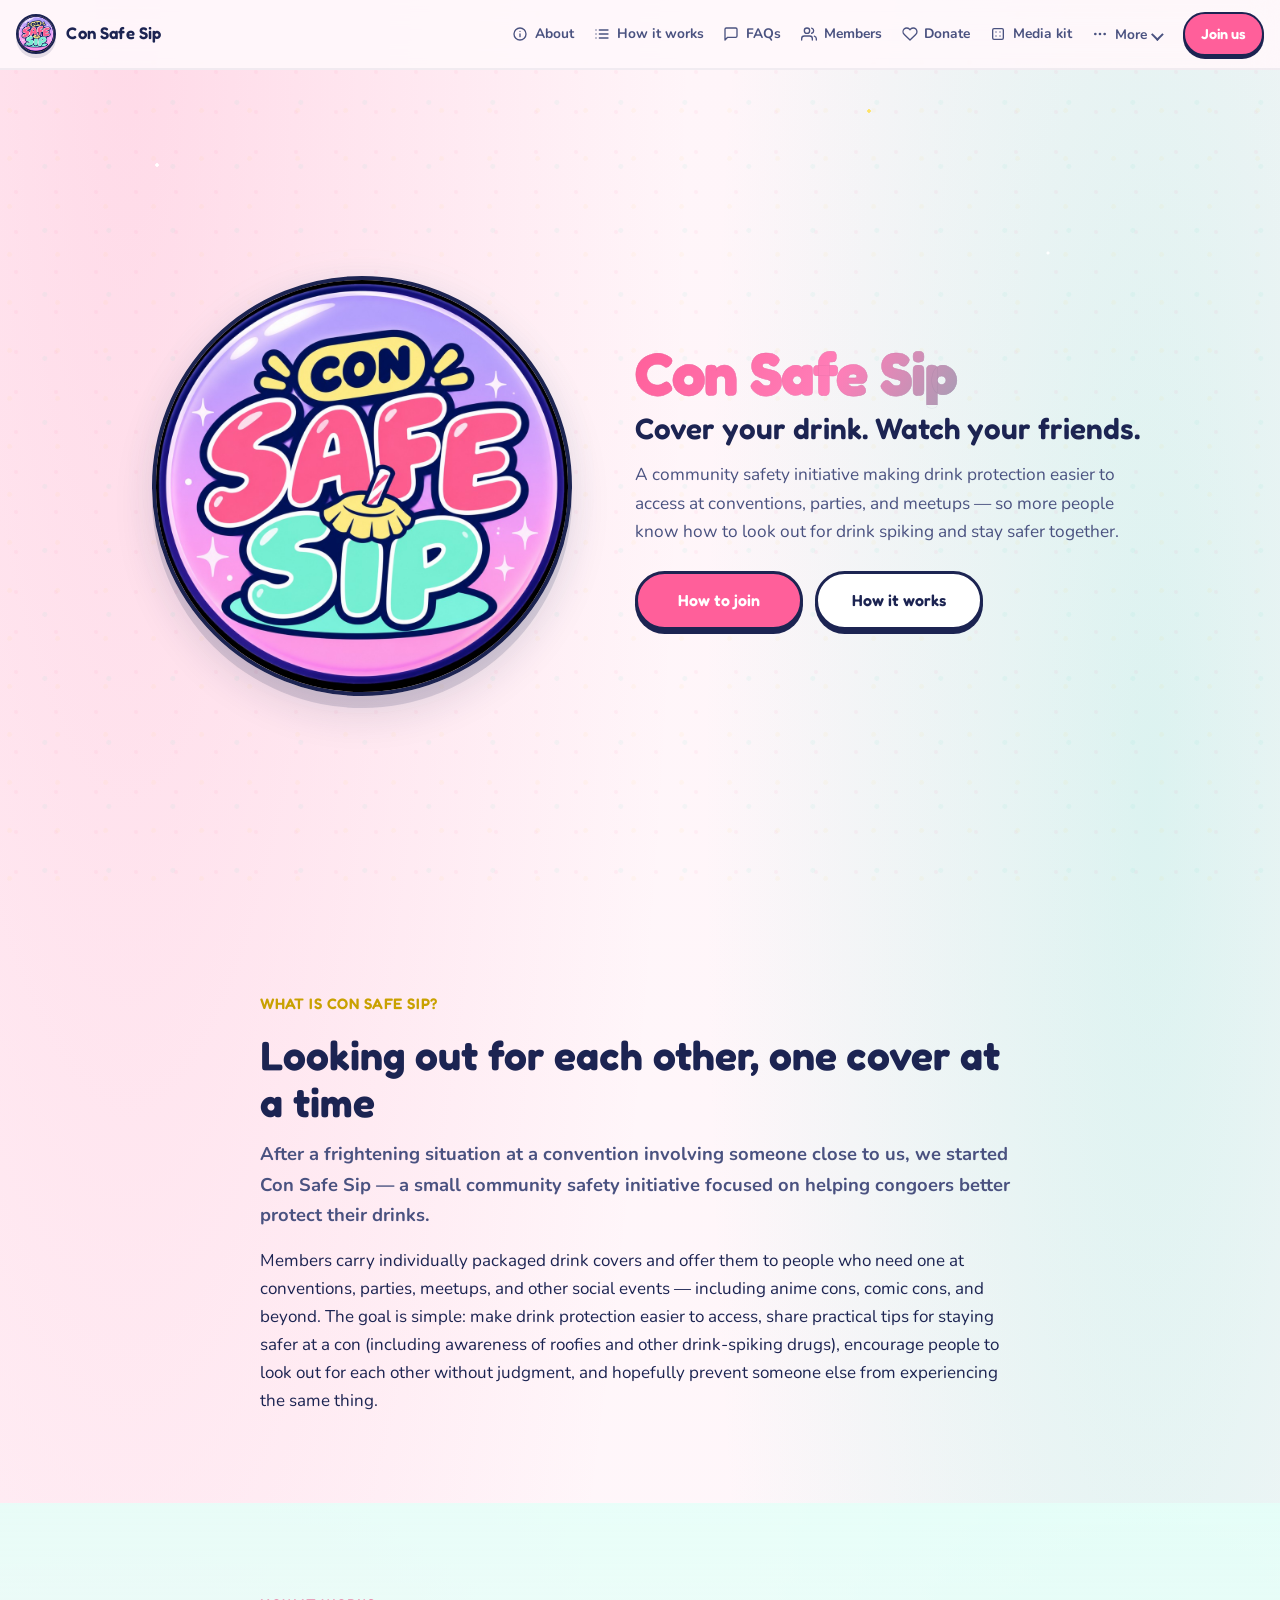
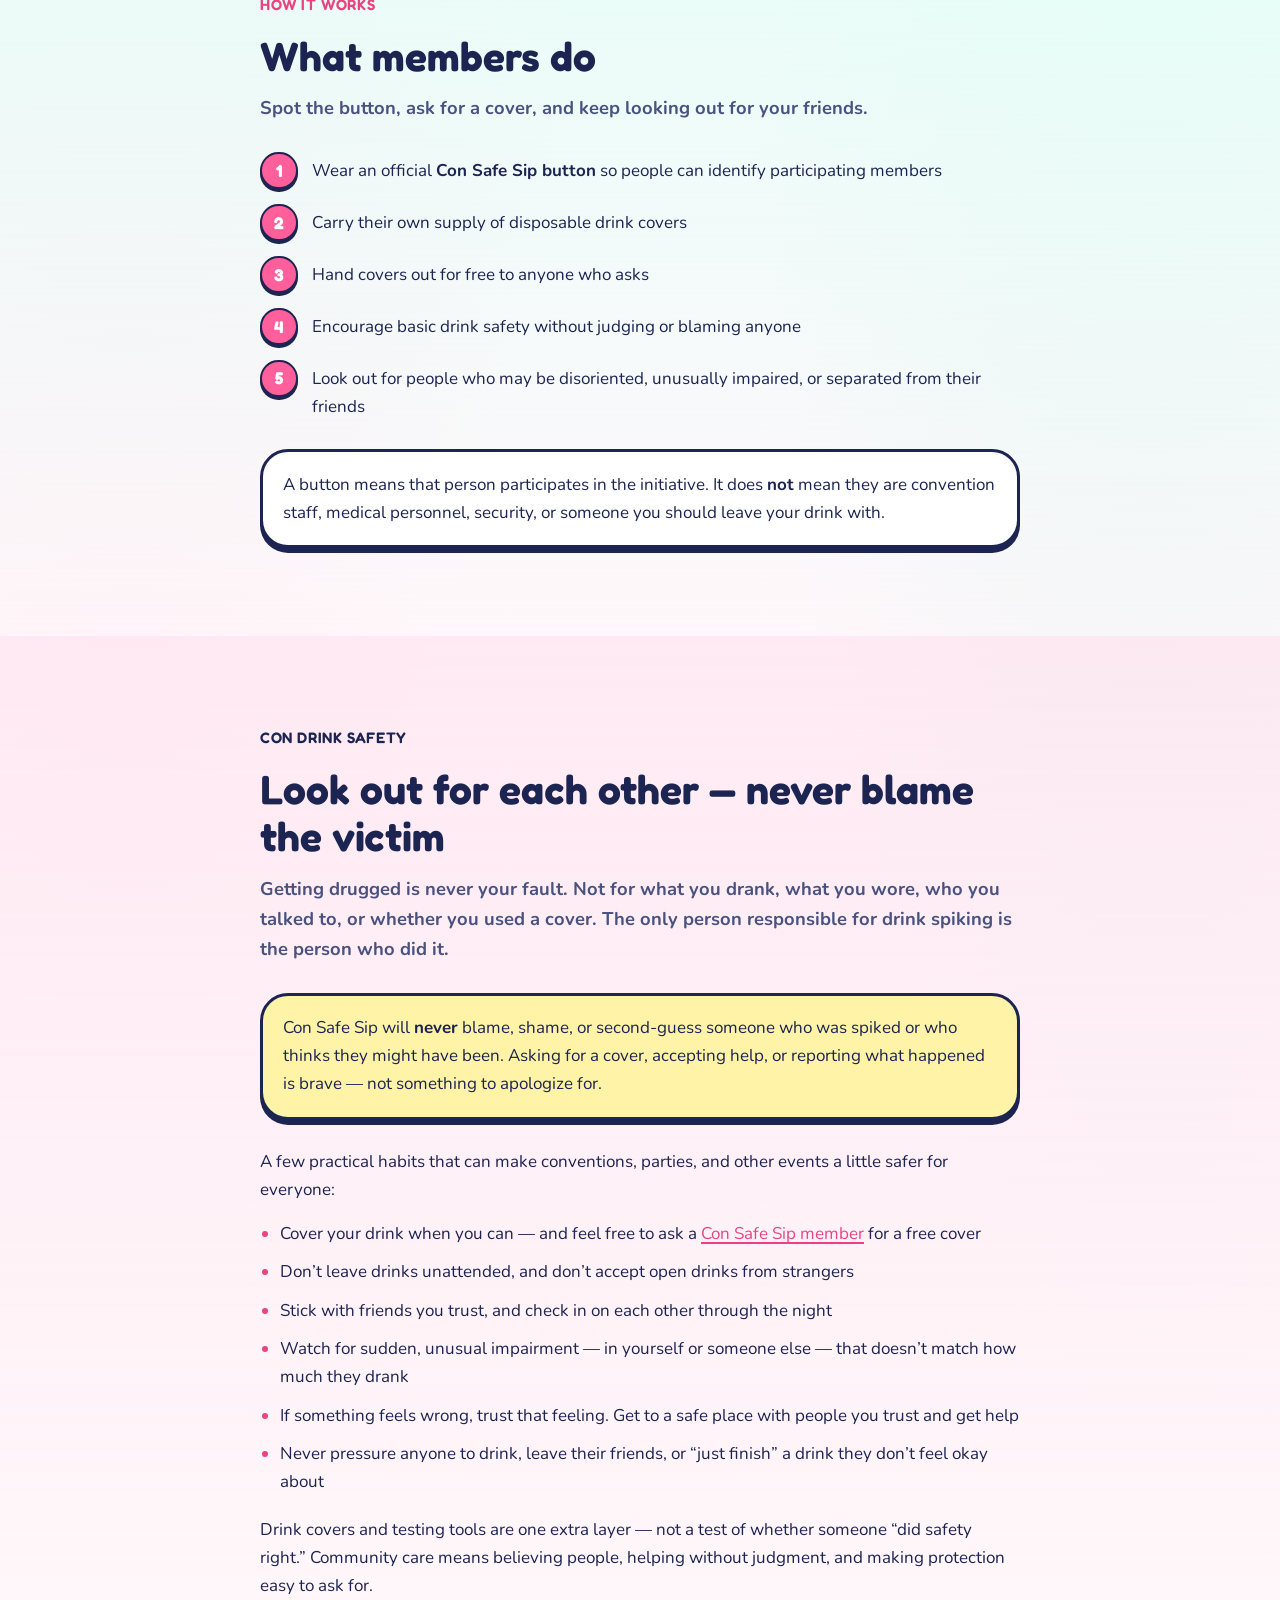
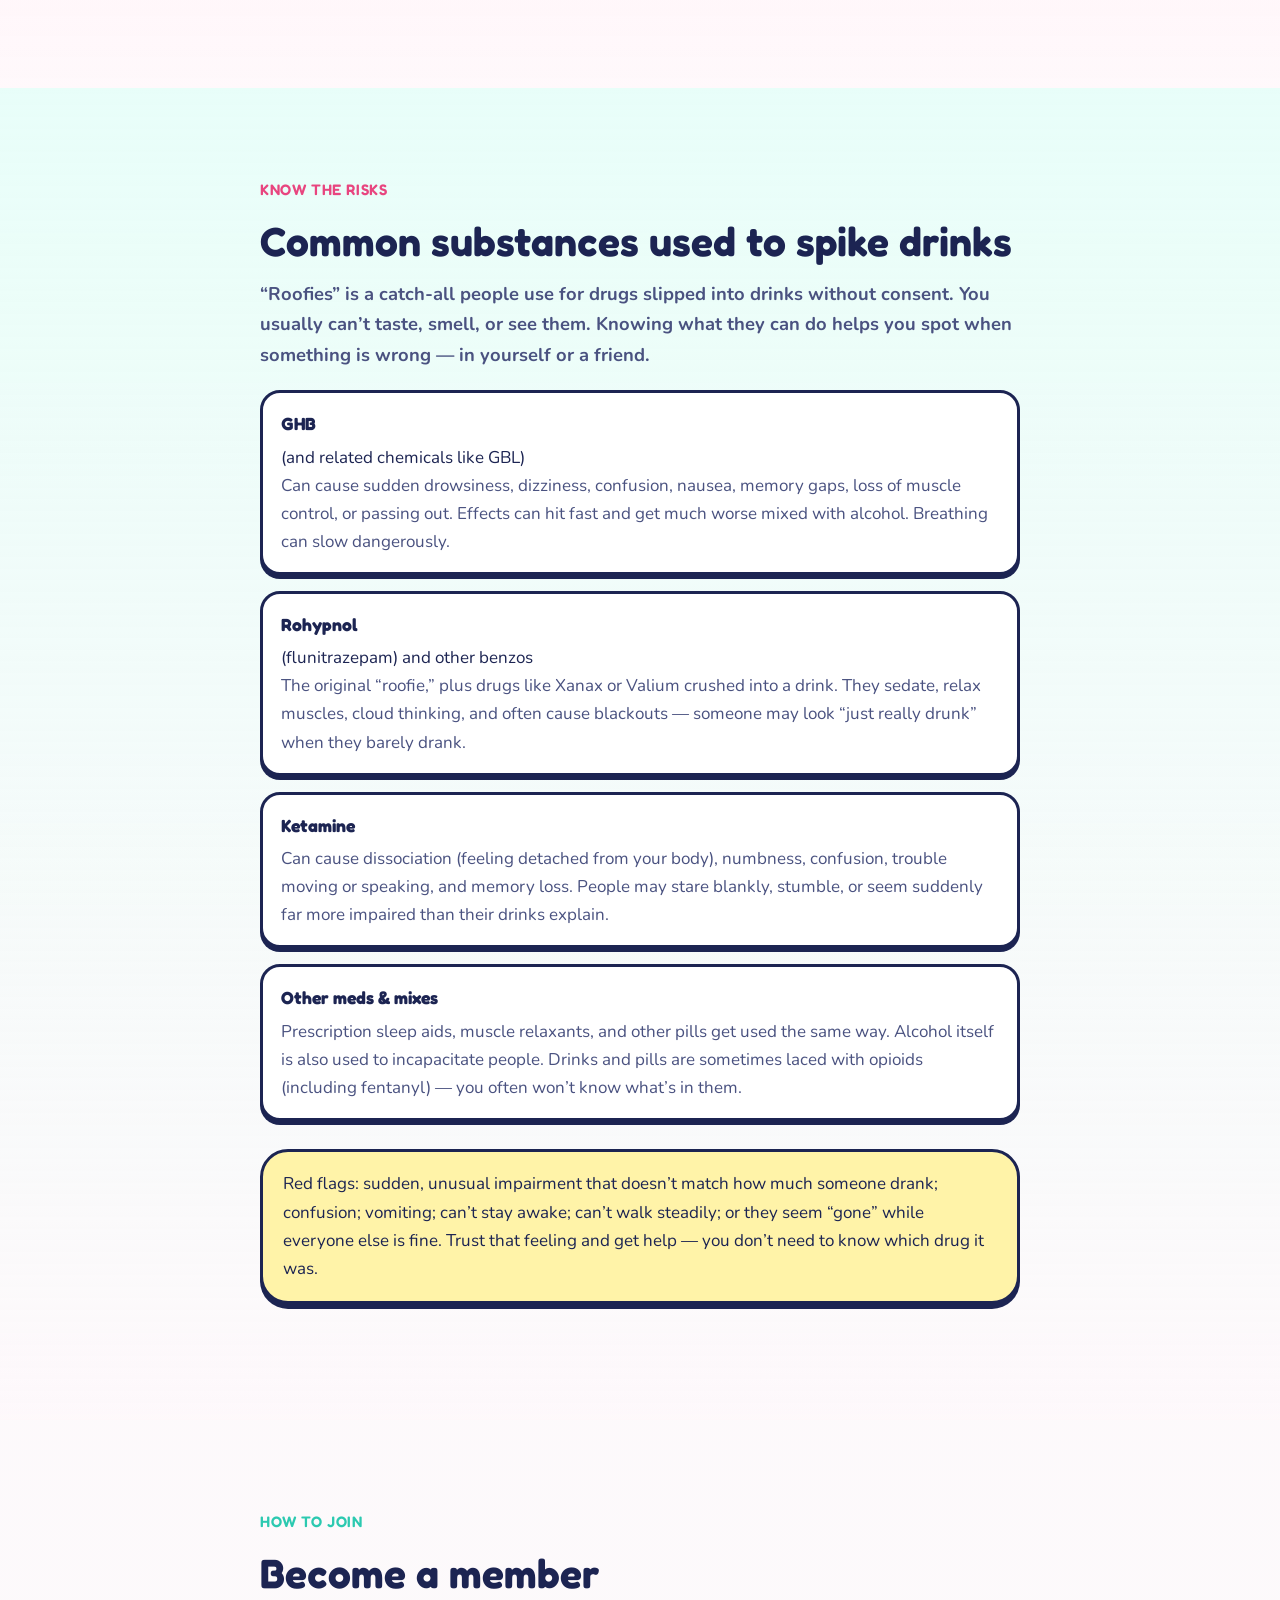
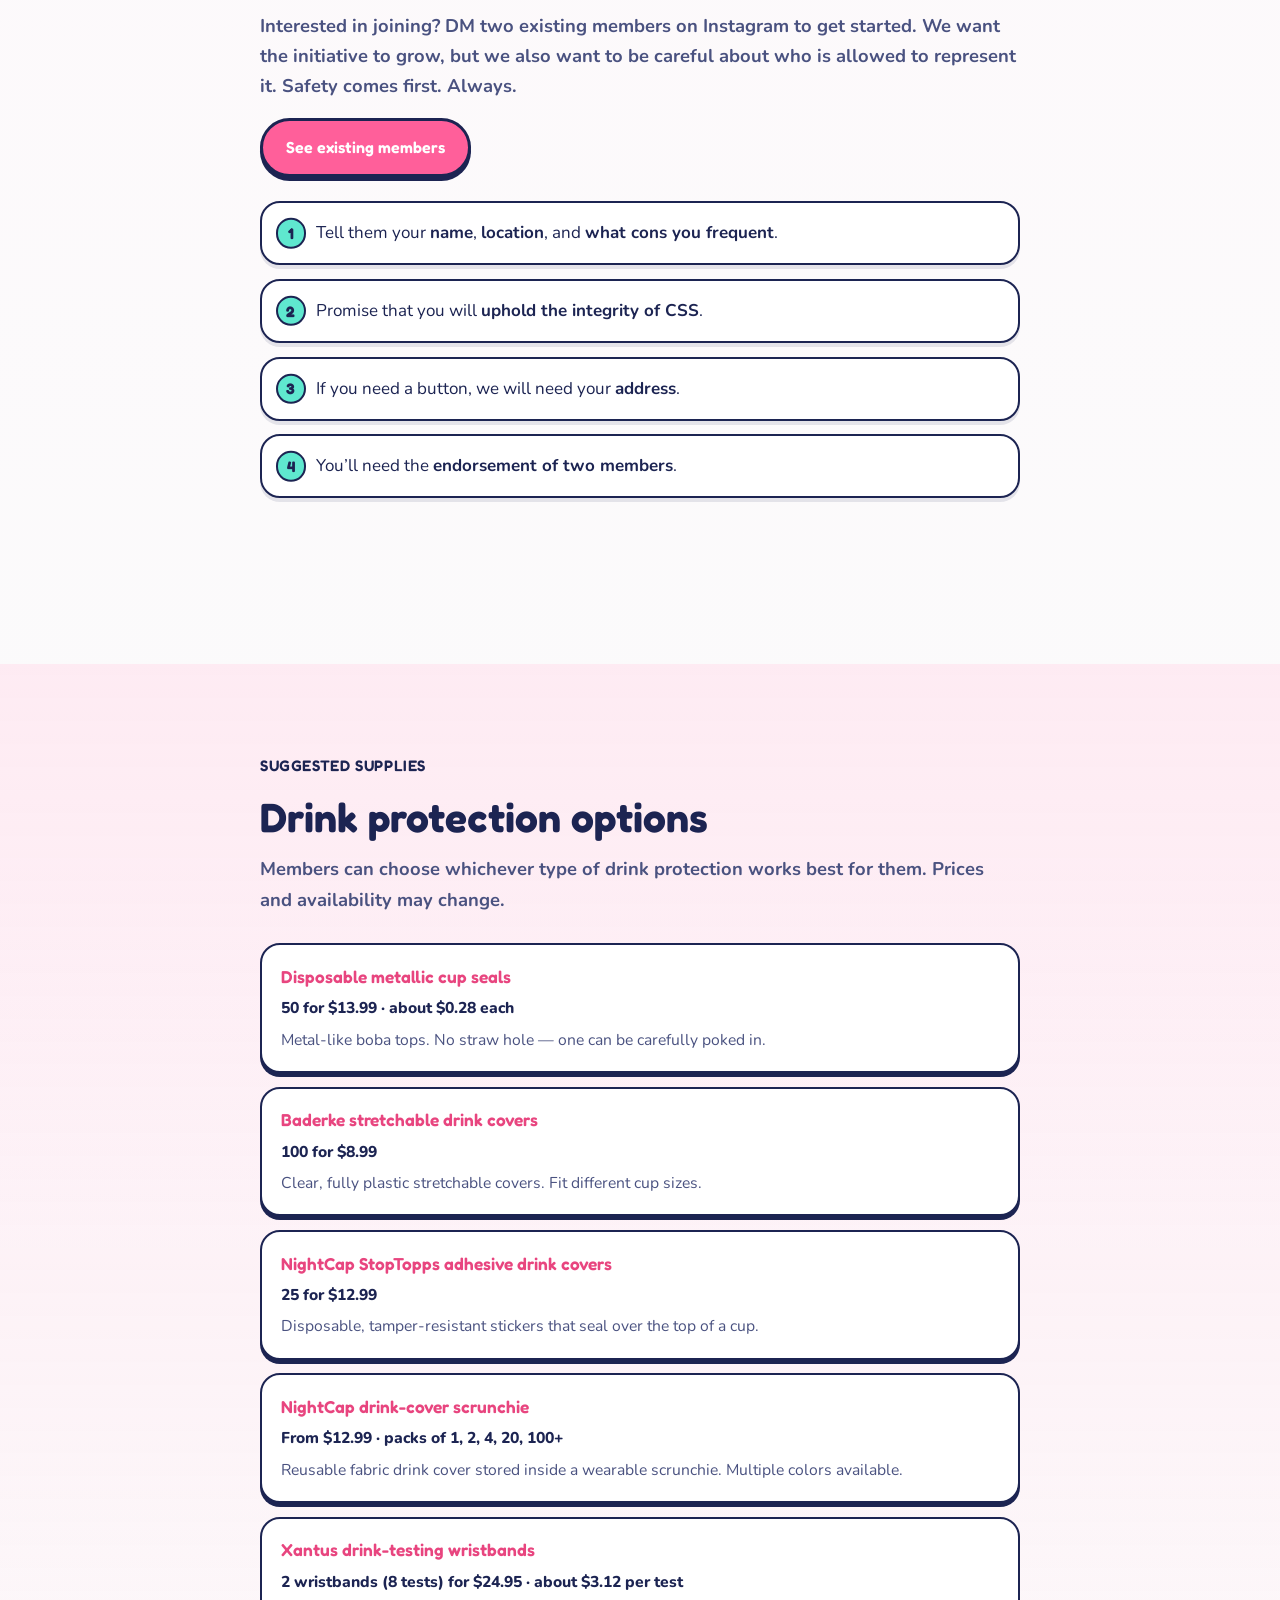
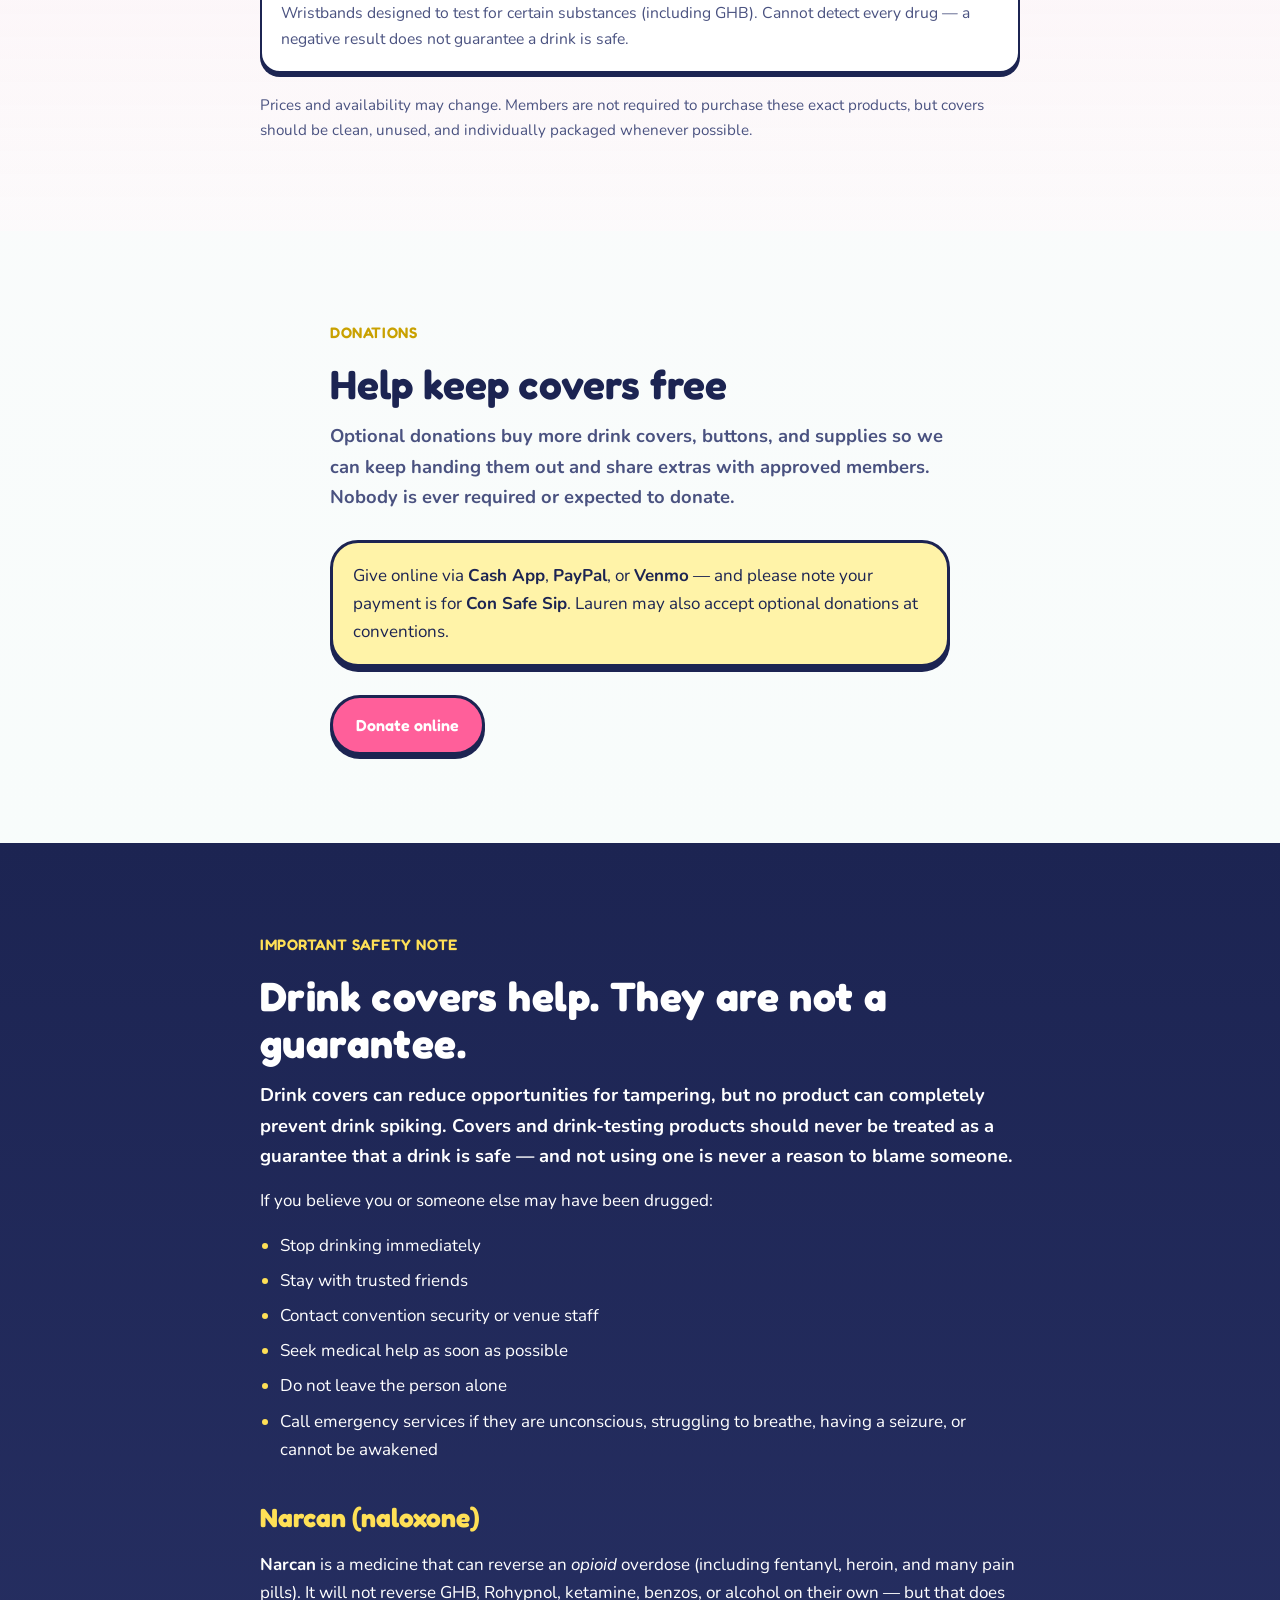
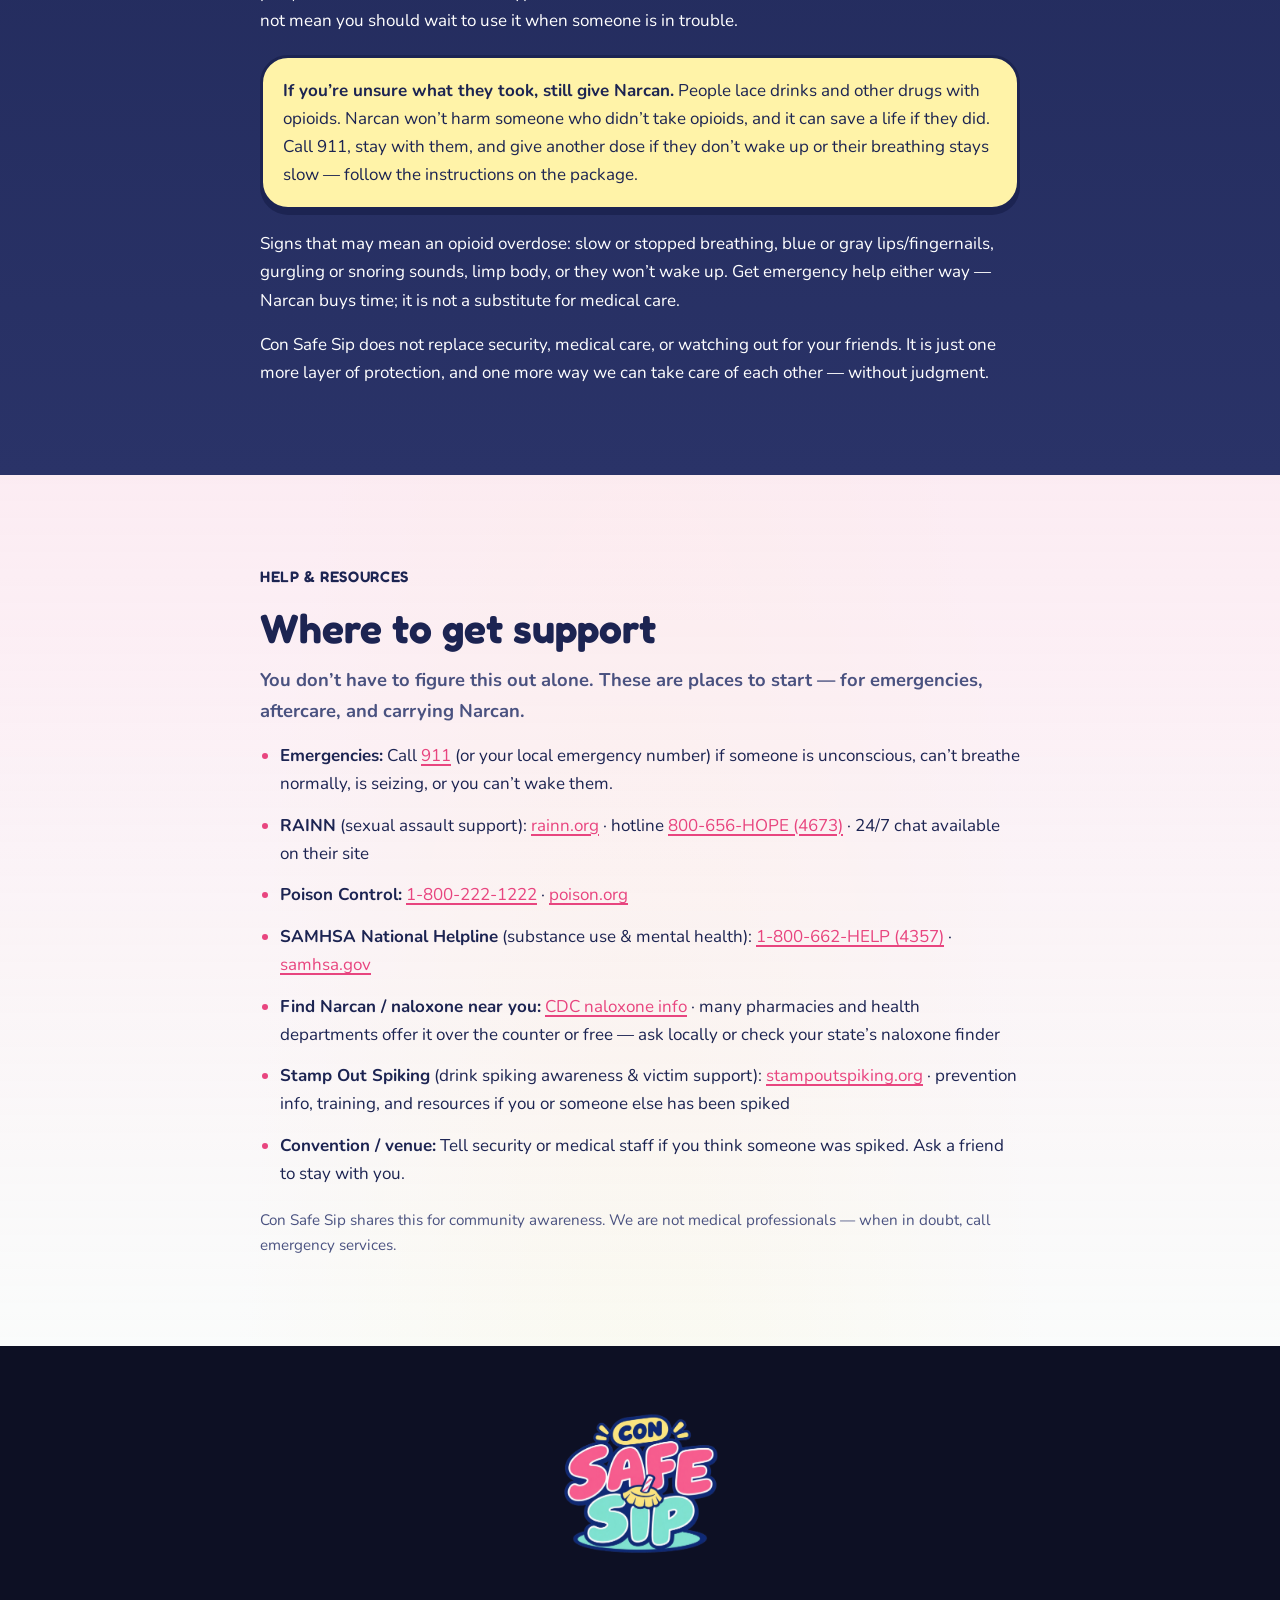
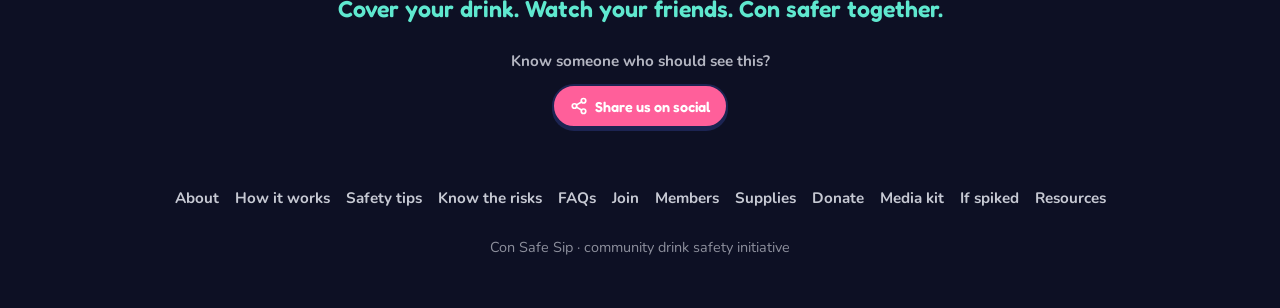
==== commit 74b3860c: "Add social sharing feature to multiple pages - Introduced a footer share section across donations, F" ====
--- a/index.html
+++ b/index.html
@@ -740,6 +740,55 @@
       <p class="site-footer__tagline">
         Cover your drink. Watch your friends. Con safer together.
       </p>
+      <div class="footer-share">
+        <p class="footer-share__label">Know someone who should see this?</p>
+        <button
+          type="button"
+          class="btn btn--sm btn--pink footer-share__trigger"
+          id="share-site"
+          data-share-url="https://consafesip.info/"
+          data-share-title="Con Safe Sip"
+          data-share-text="Cover your drink. Watch your friends. Free drink covers and drink-spiking awareness for conventions, parties, and meetups."
+        >
+          <svg class="footer-share__ico" viewBox="0 0 24 24" width="18" height="18" aria-hidden="true" fill="none" stroke="currentColor" stroke-width="2.25" stroke-linecap="round" stroke-linejoin="round">
+            <circle cx="18" cy="5" r="3" />
+            <circle cx="6" cy="12" r="3" />
+            <circle cx="18" cy="19" r="3" />
+            <path d="M8.6 13.5l6.8 3.9M15.4 6.6l-6.8 3.9" />
+          </svg>
+          Share us on social
+        </button>
+        <div class="footer-share__menu" id="share-menu" hidden>
+          <a
+            class="footer-share__option"
+            href="https://twitter.com/intent/tweet?text=Cover%20your%20drink.%20Watch%20your%20friends.%20Free%20drink%20covers%20%26%20drink-spiking%20awareness%20for%20cons%2C%20parties%2C%20%26%20meetups.&url=https%3A%2F%2Fconsafesip.info%2F"
+            target="_blank"
+            rel="noopener noreferrer"
+          >
+            Share on X
+          </a>
+          <a
+            class="footer-share__option"
+            href="https://www.facebook.com/sharer/sharer.php?u=https%3A%2F%2Fconsafesip.info%2F"
+            target="_blank"
+            rel="noopener noreferrer"
+          >
+            Share on Facebook
+          </a>
+          <a
+            class="footer-share__option"
+            href="https://bsky.app/intent/compose?text=Cover%20your%20drink.%20Watch%20your%20friends.%20Free%20drink%20covers%20%26%20drink-spiking%20awareness%20for%20cons%2C%20parties%2C%20%26%20meetups.%20https%3A%2F%2Fconsafesip.info%2F"
+            target="_blank"
+            rel="noopener noreferrer"
+          >
+            Share on Bluesky
+          </a>
+          <button type="button" class="footer-share__option" id="share-copy">
+            Copy link
+          </button>
+        </div>
+        <p class="footer-share__status" id="share-status" aria-live="polite"></p>
+      </div>
       <nav class="footer-nav" aria-label="Footer">
         <a href="#about">About</a>
         <a href="#how">How it works</a>
--- a/styles.css
+++ b/styles.css
@@ -1431,6 +1431,76 @@
   color: var(--mint);
 }
 
+.footer-share {
+  display: flex;
+  flex-direction: column;
+  align-items: center;
+  gap: 0.65rem;
+  margin: 1.35rem auto 0.35rem;
+  max-width: 22rem;
+}
+
+.footer-share__label {
+  margin: 0;
+  font-size: 0.95rem;
+  font-weight: 700;
+  color: rgba(245, 247, 255, 0.72);
+}
+
+.footer-share__trigger {
+  color: var(--white);
+}
+
+.footer-share__ico {
+  flex-shrink: 0;
+}
+
+.footer-share__menu {
+  display: flex;
+  flex-wrap: wrap;
+  justify-content: center;
+  gap: 0.45rem;
+  width: 100%;
+}
+
+.footer-share__menu[hidden] {
+  display: none;
+}
+
+.footer-share__option {
+  appearance: none;
+  display: inline-flex;
+  align-items: center;
+  justify-content: center;
+  min-height: 40px;
+  padding: 0.4rem 0.85rem;
+  border: 2px solid rgba(245, 247, 255, 0.28);
+  border-radius: 999px;
+  background: rgba(245, 247, 255, 0.06);
+  color: #f5f7ff;
+  font-family: var(--font-body);
+  font-size: 0.88rem;
+  font-weight: 700;
+  text-decoration: none;
+  cursor: pointer;
+  touch-action: manipulation;
+  transition: background 0.15s ease, border-color 0.15s ease, color 0.15s ease;
+}
+
+.footer-share__option:hover {
+  background: rgba(95, 232, 207, 0.16);
+  border-color: var(--mint);
+  color: var(--mint);
+}
+
+.footer-share__status {
+  margin: 0;
+  min-height: 1.25em;
+  font-size: 0.88rem;
+  font-weight: 700;
+  color: var(--mint);
+}
+
 .footer-nav {
   display: flex;
   flex-wrap: wrap;
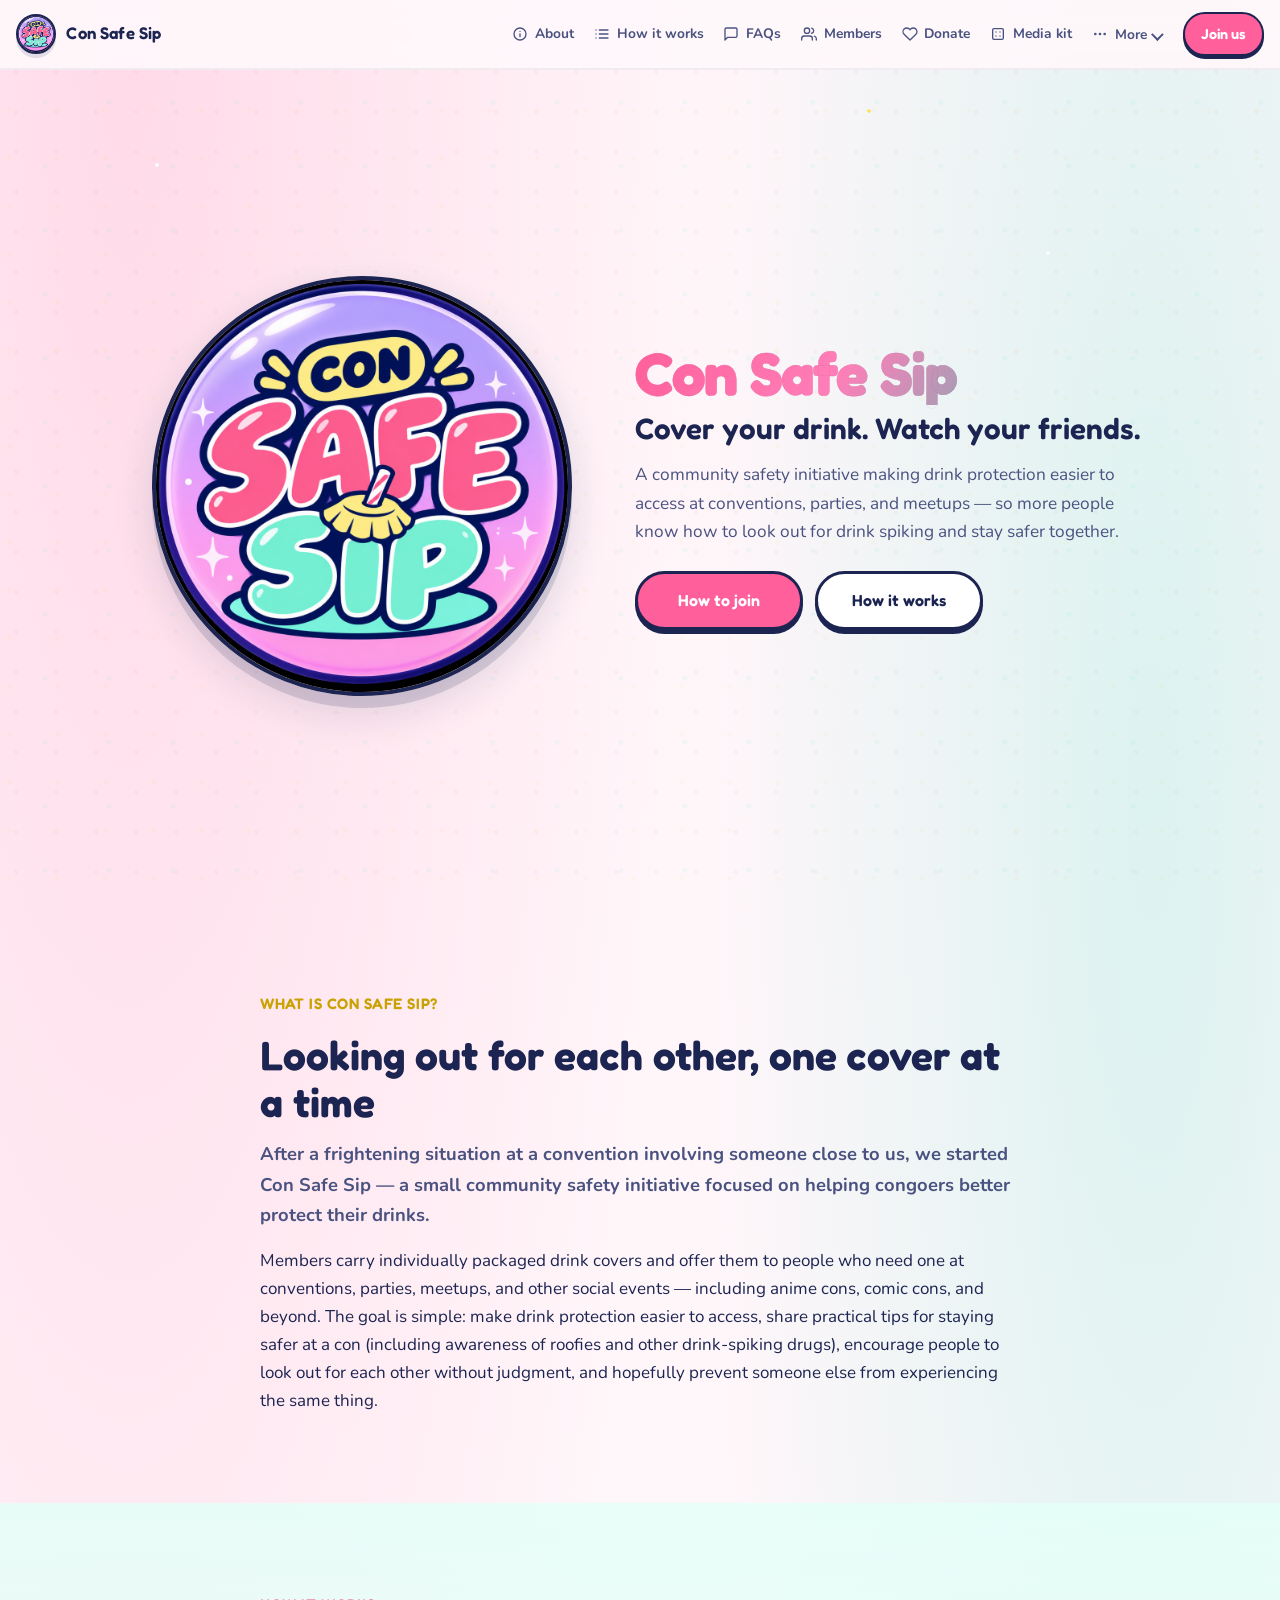
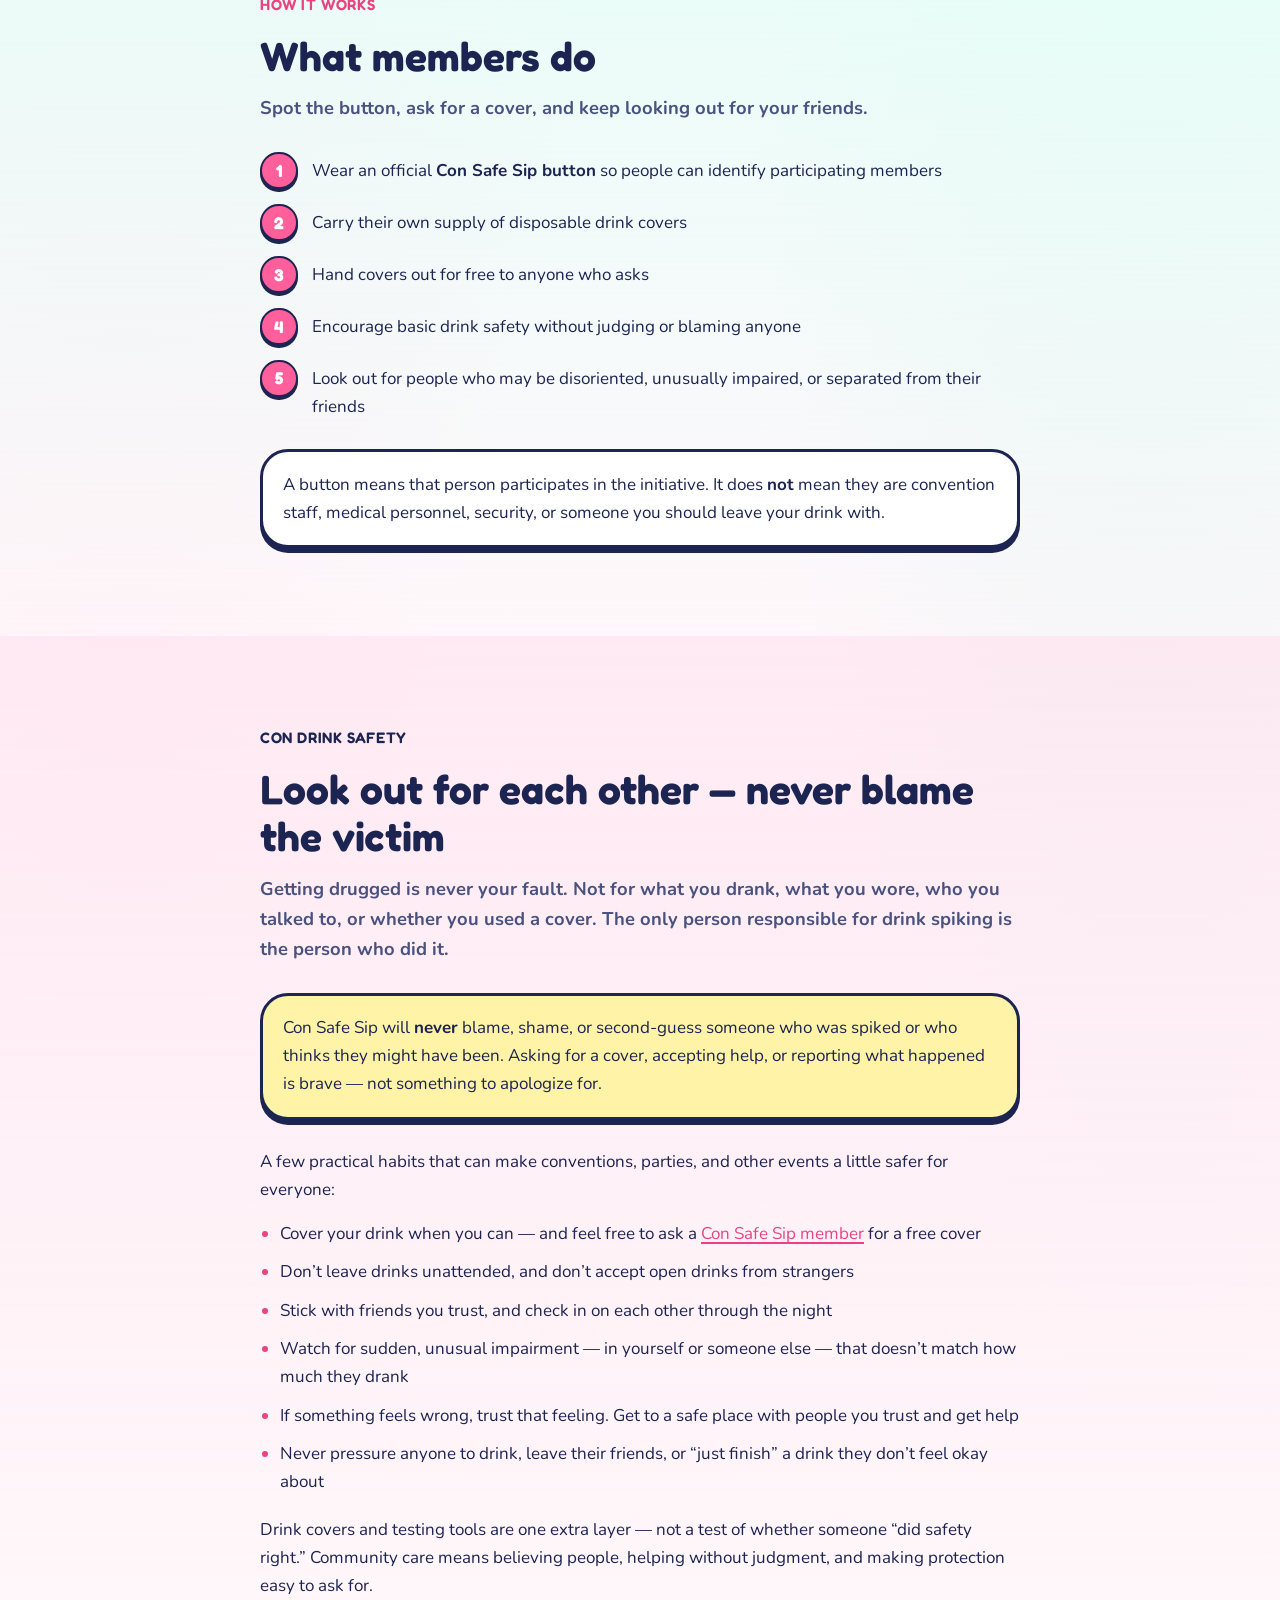
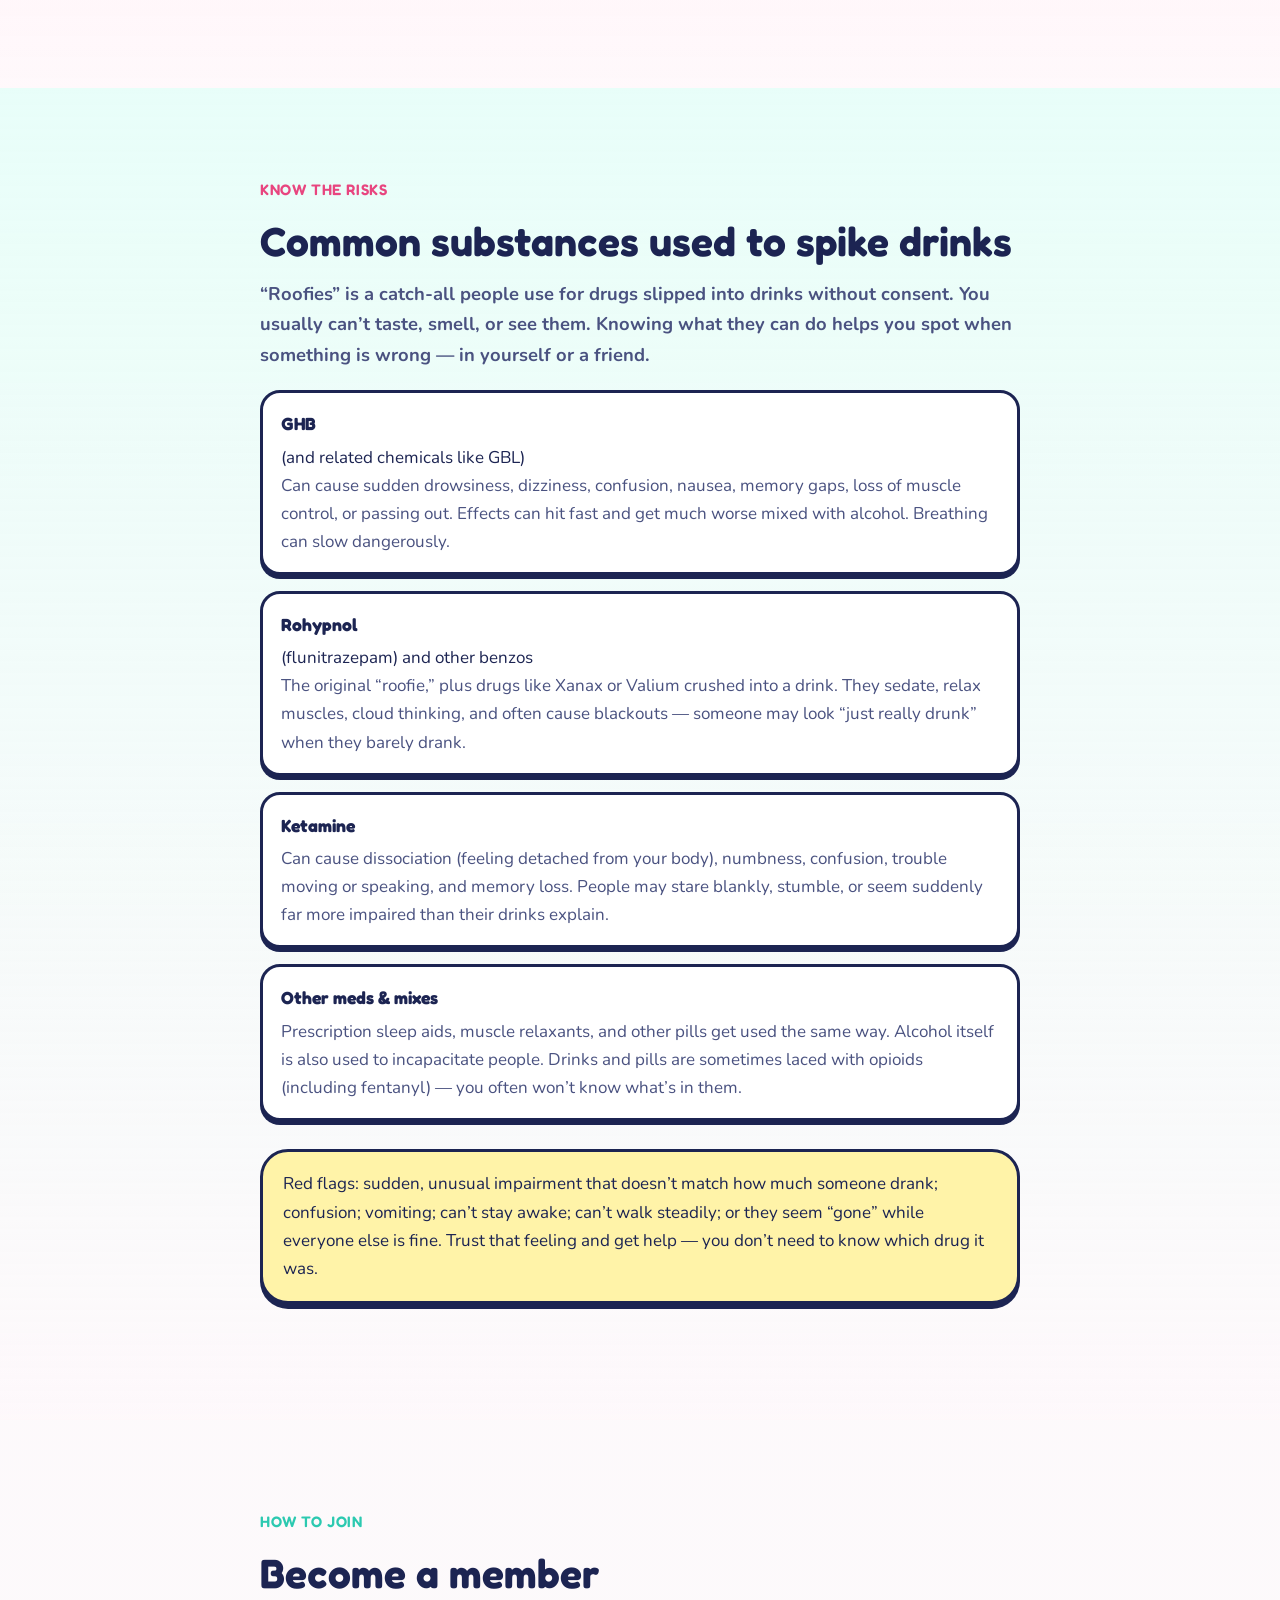
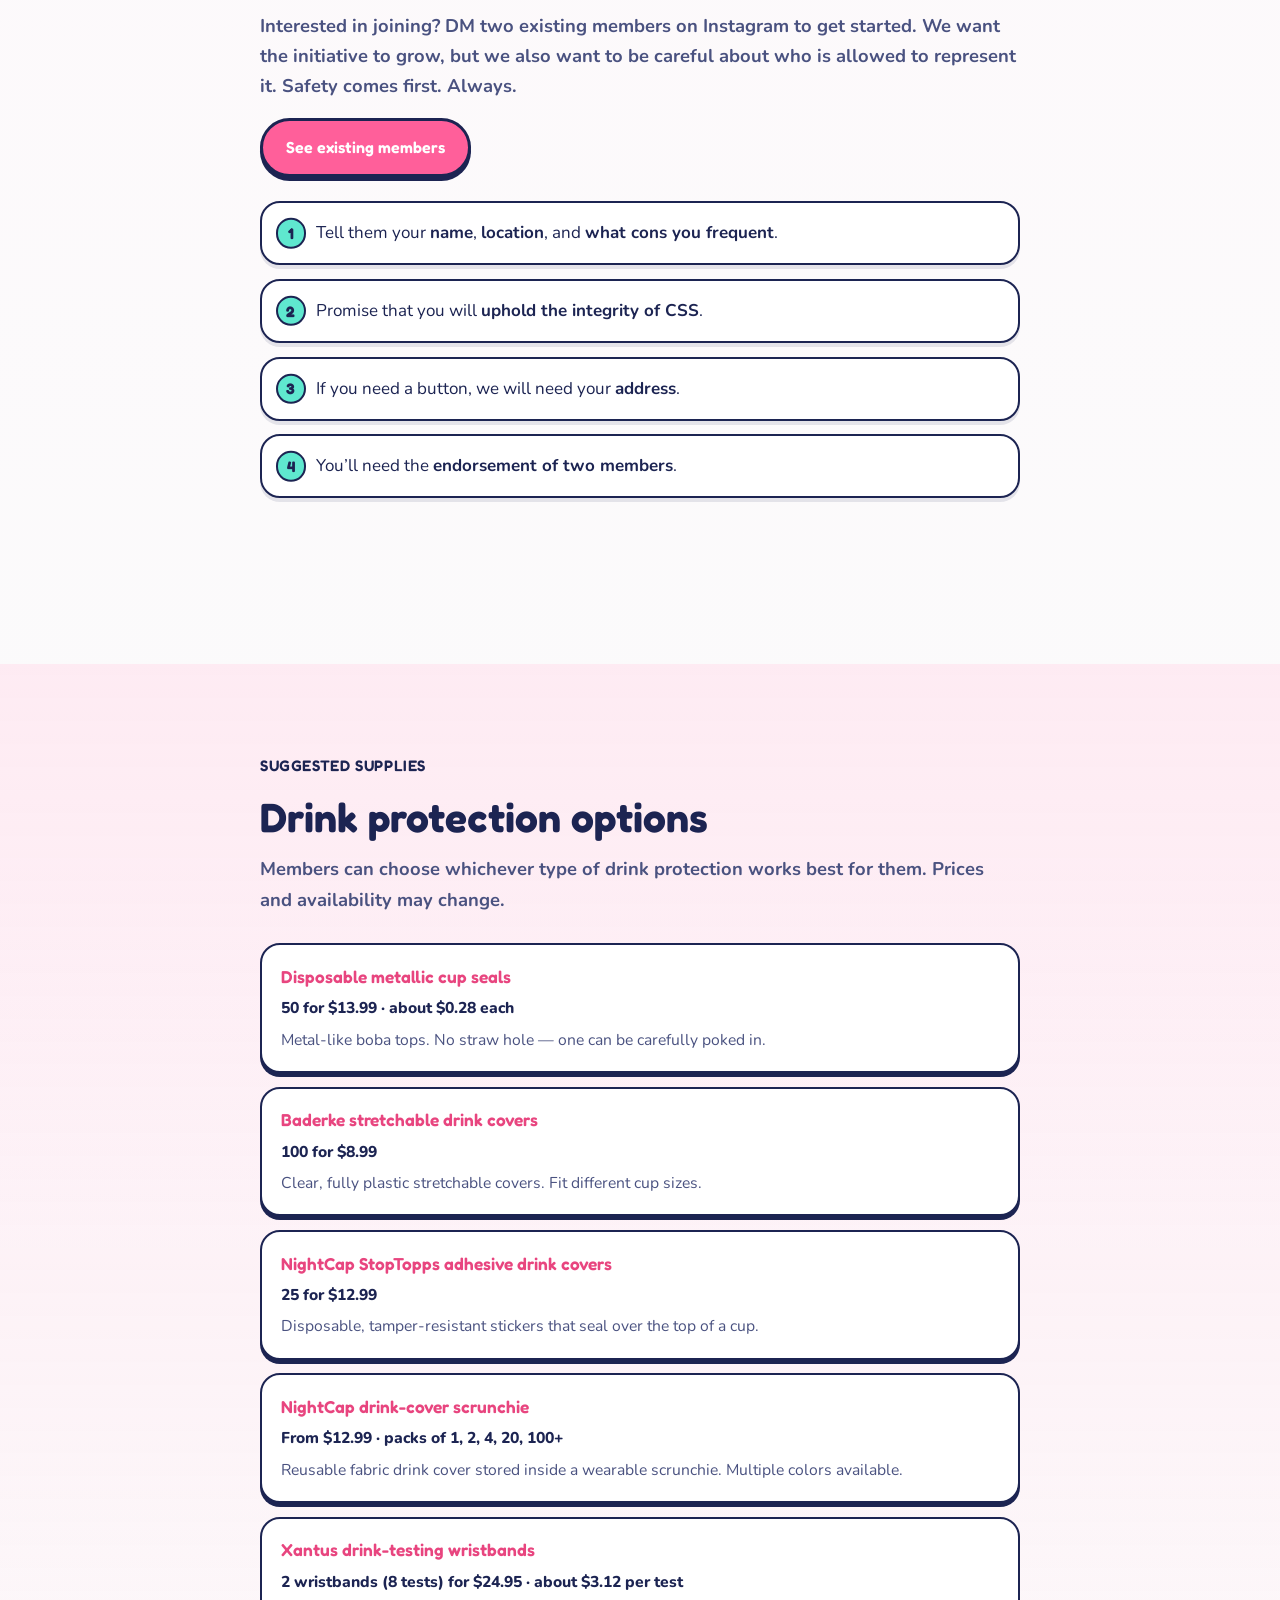
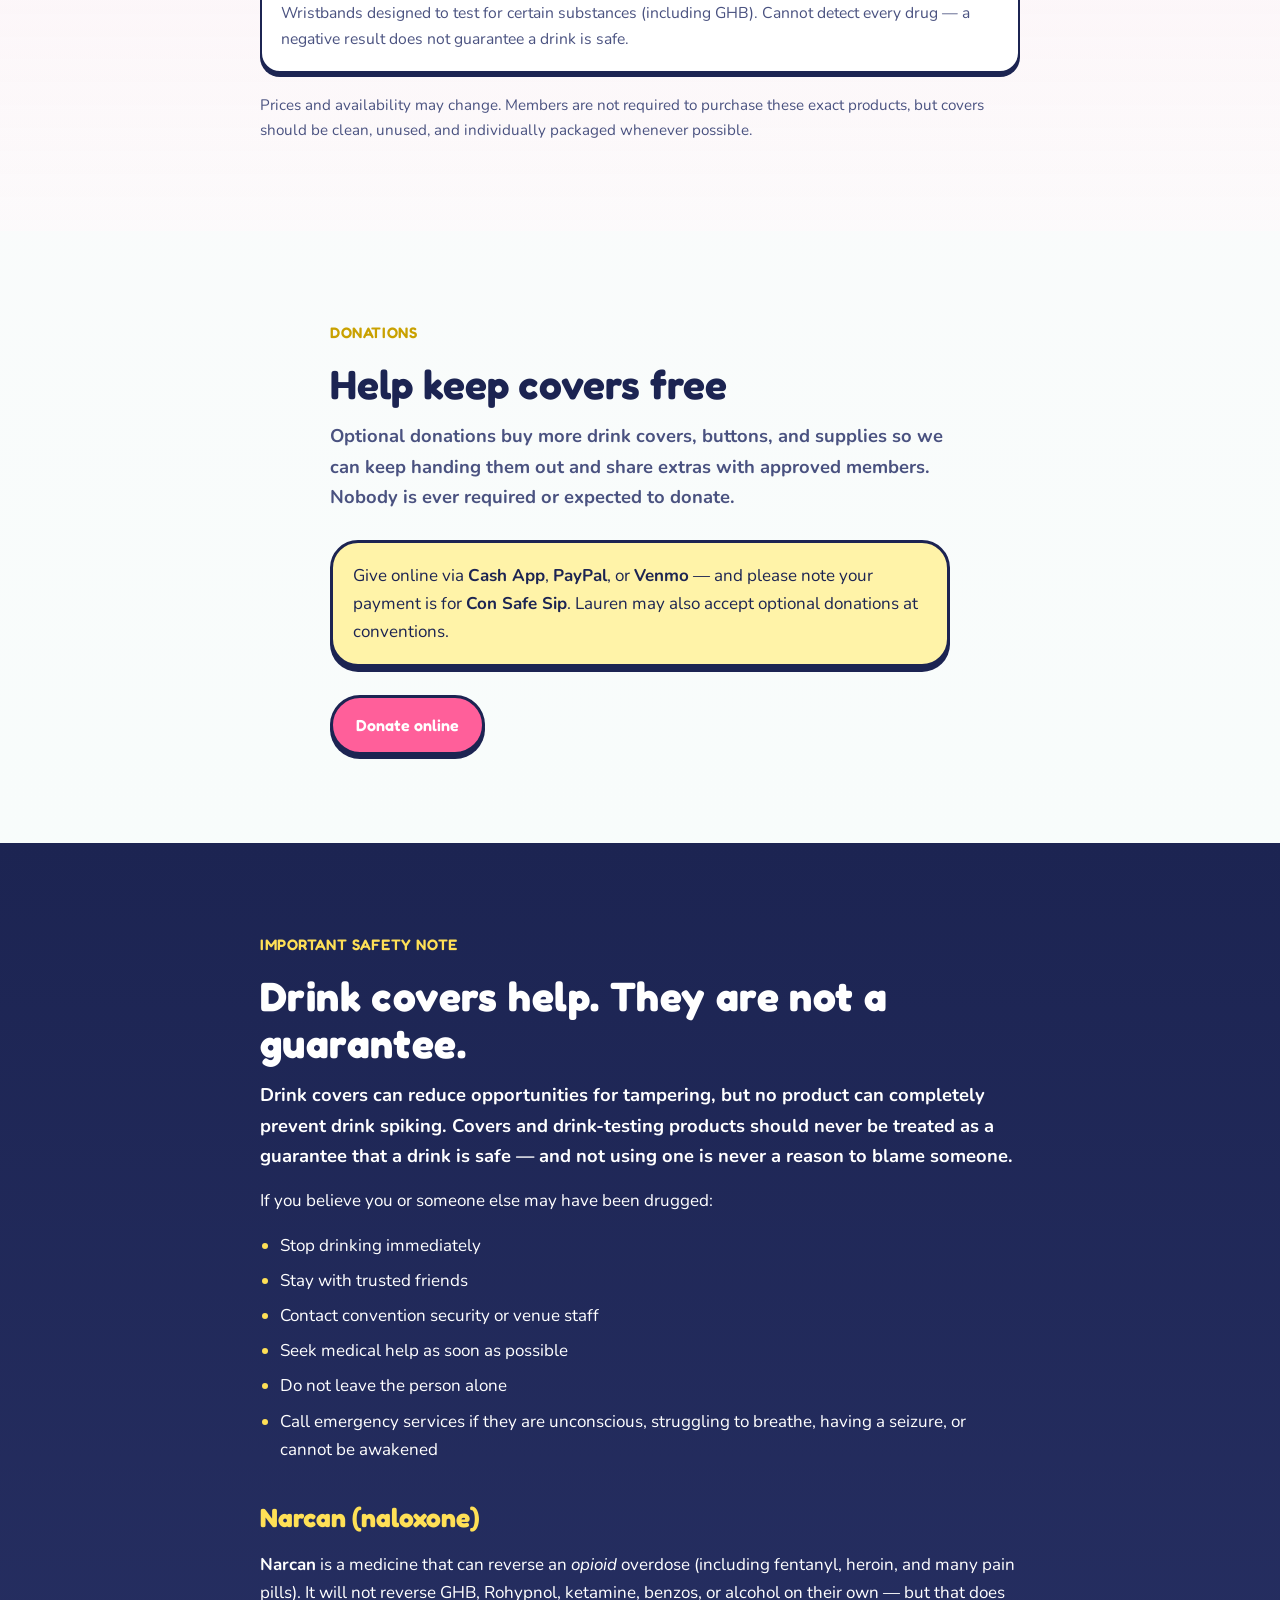
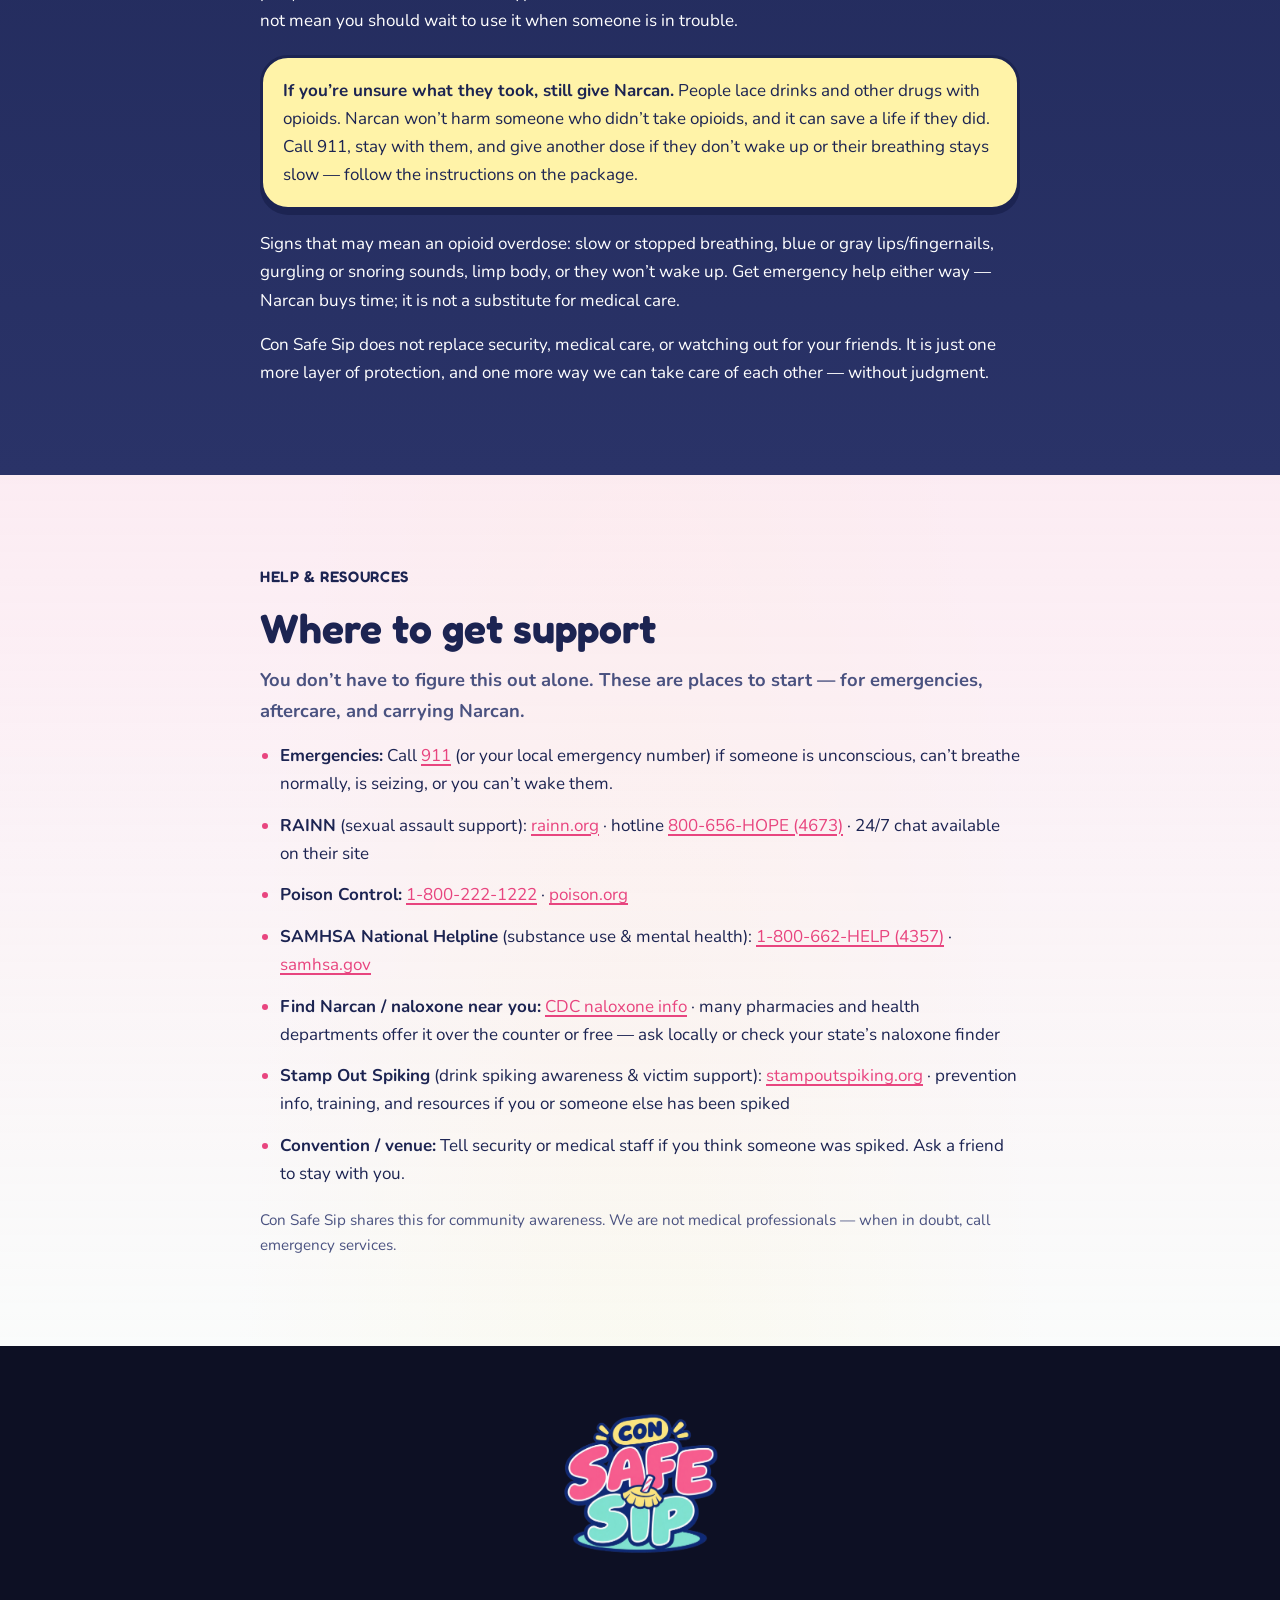
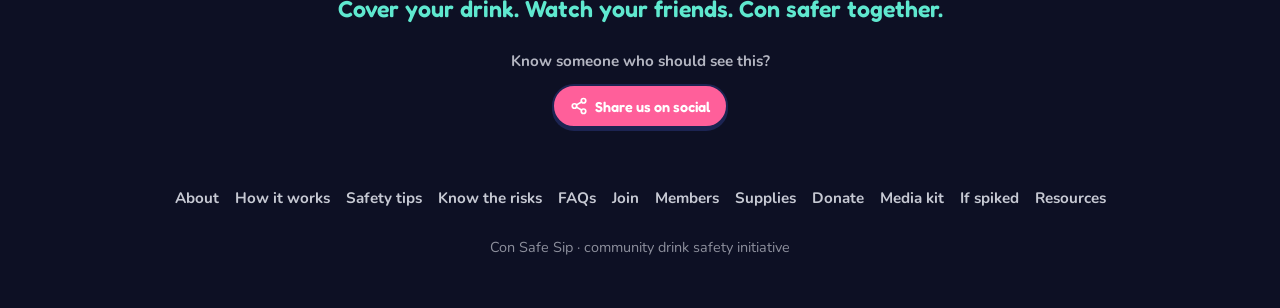
==== commit f8781769: "Enhance social sharing functionality across multiple pages - Updated share text for clarity and cons" ====
--- a/index.html
+++ b/index.html
@@ -748,7 +748,8 @@
           id="share-site"
           data-share-url="https://consafesip.info/"
           data-share-title="Con Safe Sip"
-          data-share-text="Cover your drink. Watch your friends. Free drink covers and drink-spiking awareness for conventions, parties, and meetups."
+          data-share-text="Cover your drink. Watch your friends. Free drink covers & drink-spiking awareness for cons, parties, & meetups."
+          data-share-image="assets/og-share.jpg"
         >
           <svg class="footer-share__ico" viewBox="0 0 24 24" width="18" height="18" aria-hidden="true" fill="none" stroke="currentColor" stroke-width="2.25" stroke-linecap="round" stroke-linejoin="round">
             <circle cx="18" cy="5" r="3" />
@@ -759,6 +760,23 @@
           Share us on social
         </button>
         <div class="footer-share__menu" id="share-menu" hidden>
+          <button type="button" class="footer-share__option" id="share-native" hidden>
+            Share graphic…
+          </button>
+          <button type="button" class="footer-share__option" id="share-download">
+            Download graphic
+          </button>
+          <a
+            class="footer-share__option"
+            href="https://www.facebook.com/sharer/sharer.php?u=https%3A%2F%2Fconsafesip.info%2F"
+            target="_blank"
+            rel="noopener noreferrer"
+          >
+            Share on Facebook
+          </a>
+          <button type="button" class="footer-share__option" id="share-instagram">
+            Share on Instagram
+          </button>
           <a
             class="footer-share__option"
             href="https://twitter.com/intent/tweet?text=Cover%20your%20drink.%20Watch%20your%20friends.%20Free%20drink%20covers%20%26%20drink-spiking%20awareness%20for%20cons%2C%20parties%2C%20%26%20meetups.&url=https%3A%2F%2Fconsafesip.info%2F"
@@ -769,14 +787,6 @@
           </a>
           <a
             class="footer-share__option"
-            href="https://www.facebook.com/sharer/sharer.php?u=https%3A%2F%2Fconsafesip.info%2F"
-            target="_blank"
-            rel="noopener noreferrer"
-          >
-            Share on Facebook
-          </a>
-          <a
-            class="footer-share__option"
             href="https://bsky.app/intent/compose?text=Cover%20your%20drink.%20Watch%20your%20friends.%20Free%20drink%20covers%20%26%20drink-spiking%20awareness%20for%20cons%2C%20parties%2C%20%26%20meetups.%20https%3A%2F%2Fconsafesip.info%2F"
             target="_blank"
             rel="noopener noreferrer"
@@ -784,7 +794,7 @@
             Share on Bluesky
           </a>
           <button type="button" class="footer-share__option" id="share-copy">
-            Copy link
+            Copy caption + link
           </button>
         </div>
         <p class="footer-share__status" id="share-status" aria-live="polite"></p>
--- a/styles.css
+++ b/styles.css
@@ -1467,6 +1467,10 @@
   display: none;
 }
 
+.footer-share__option[hidden] {
+  display: none;
+}
+
 .footer-share__option {
   appearance: none;
   display: inline-flex;
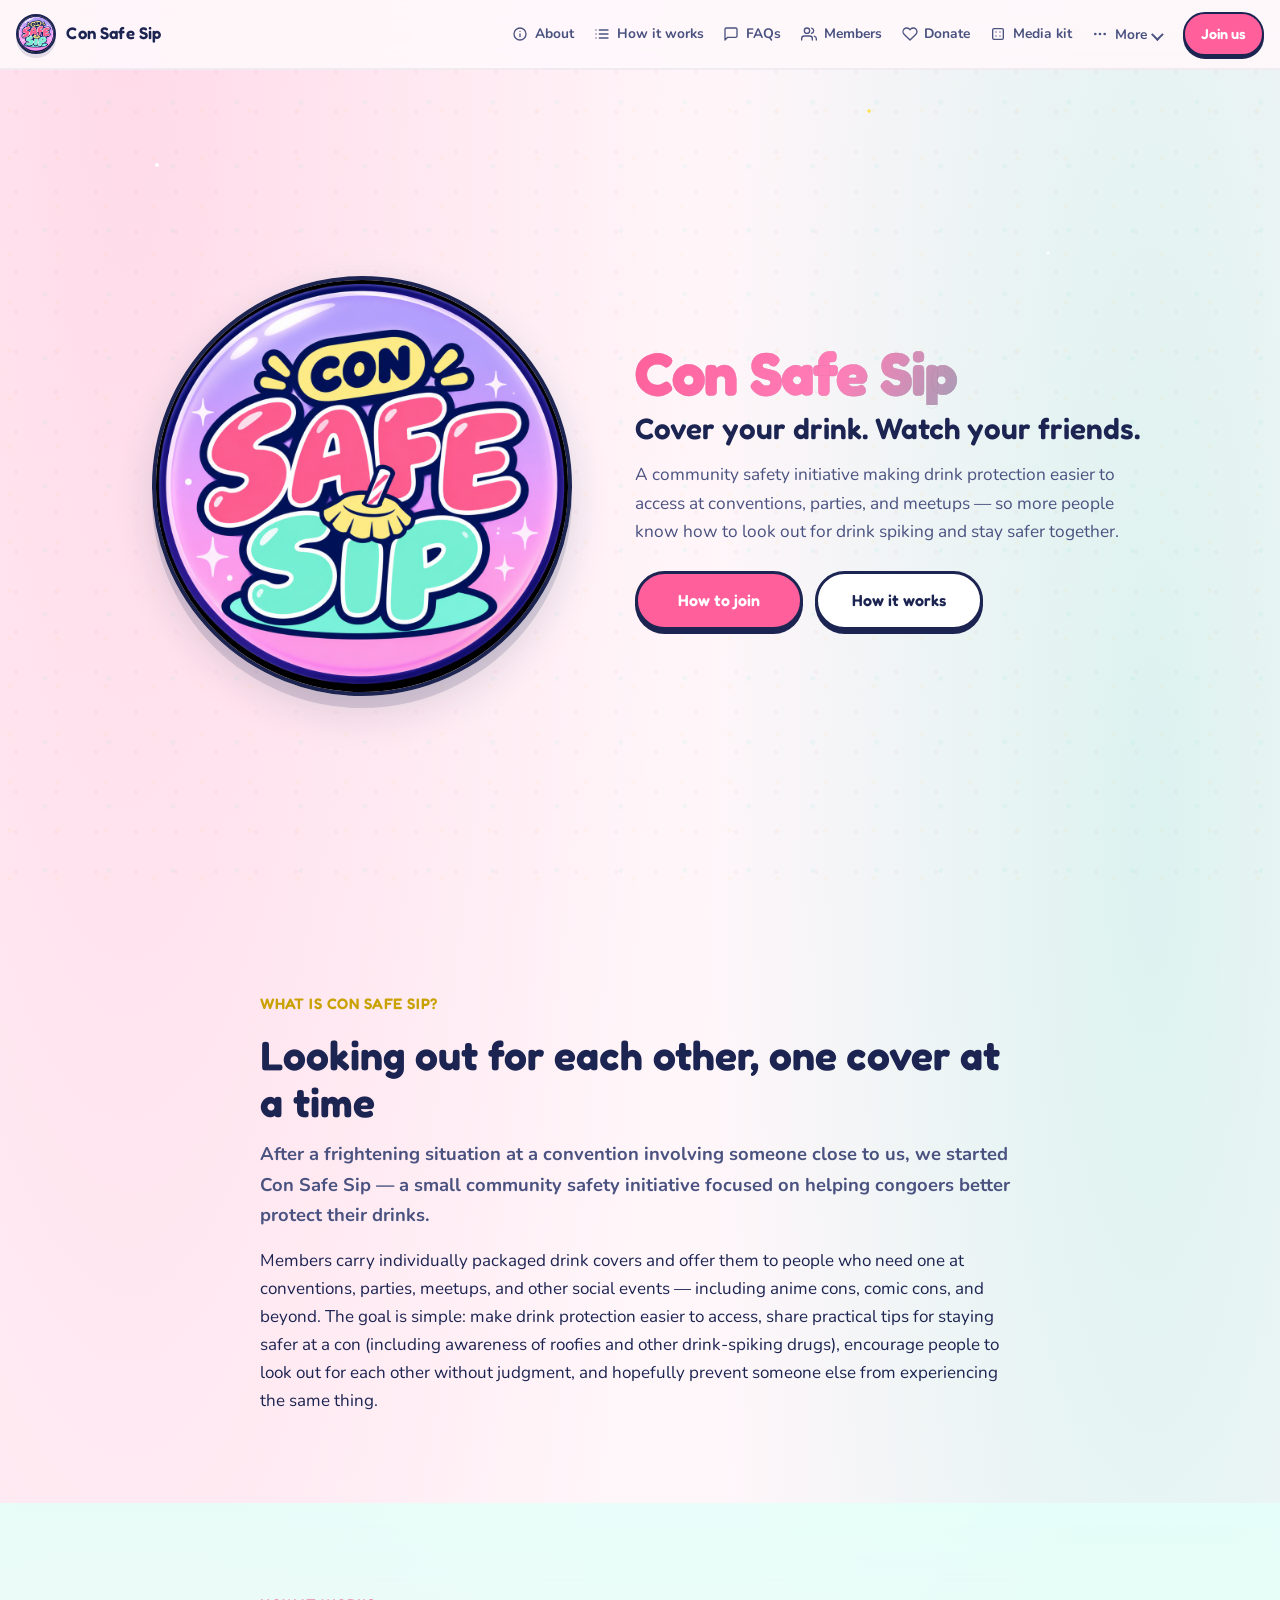
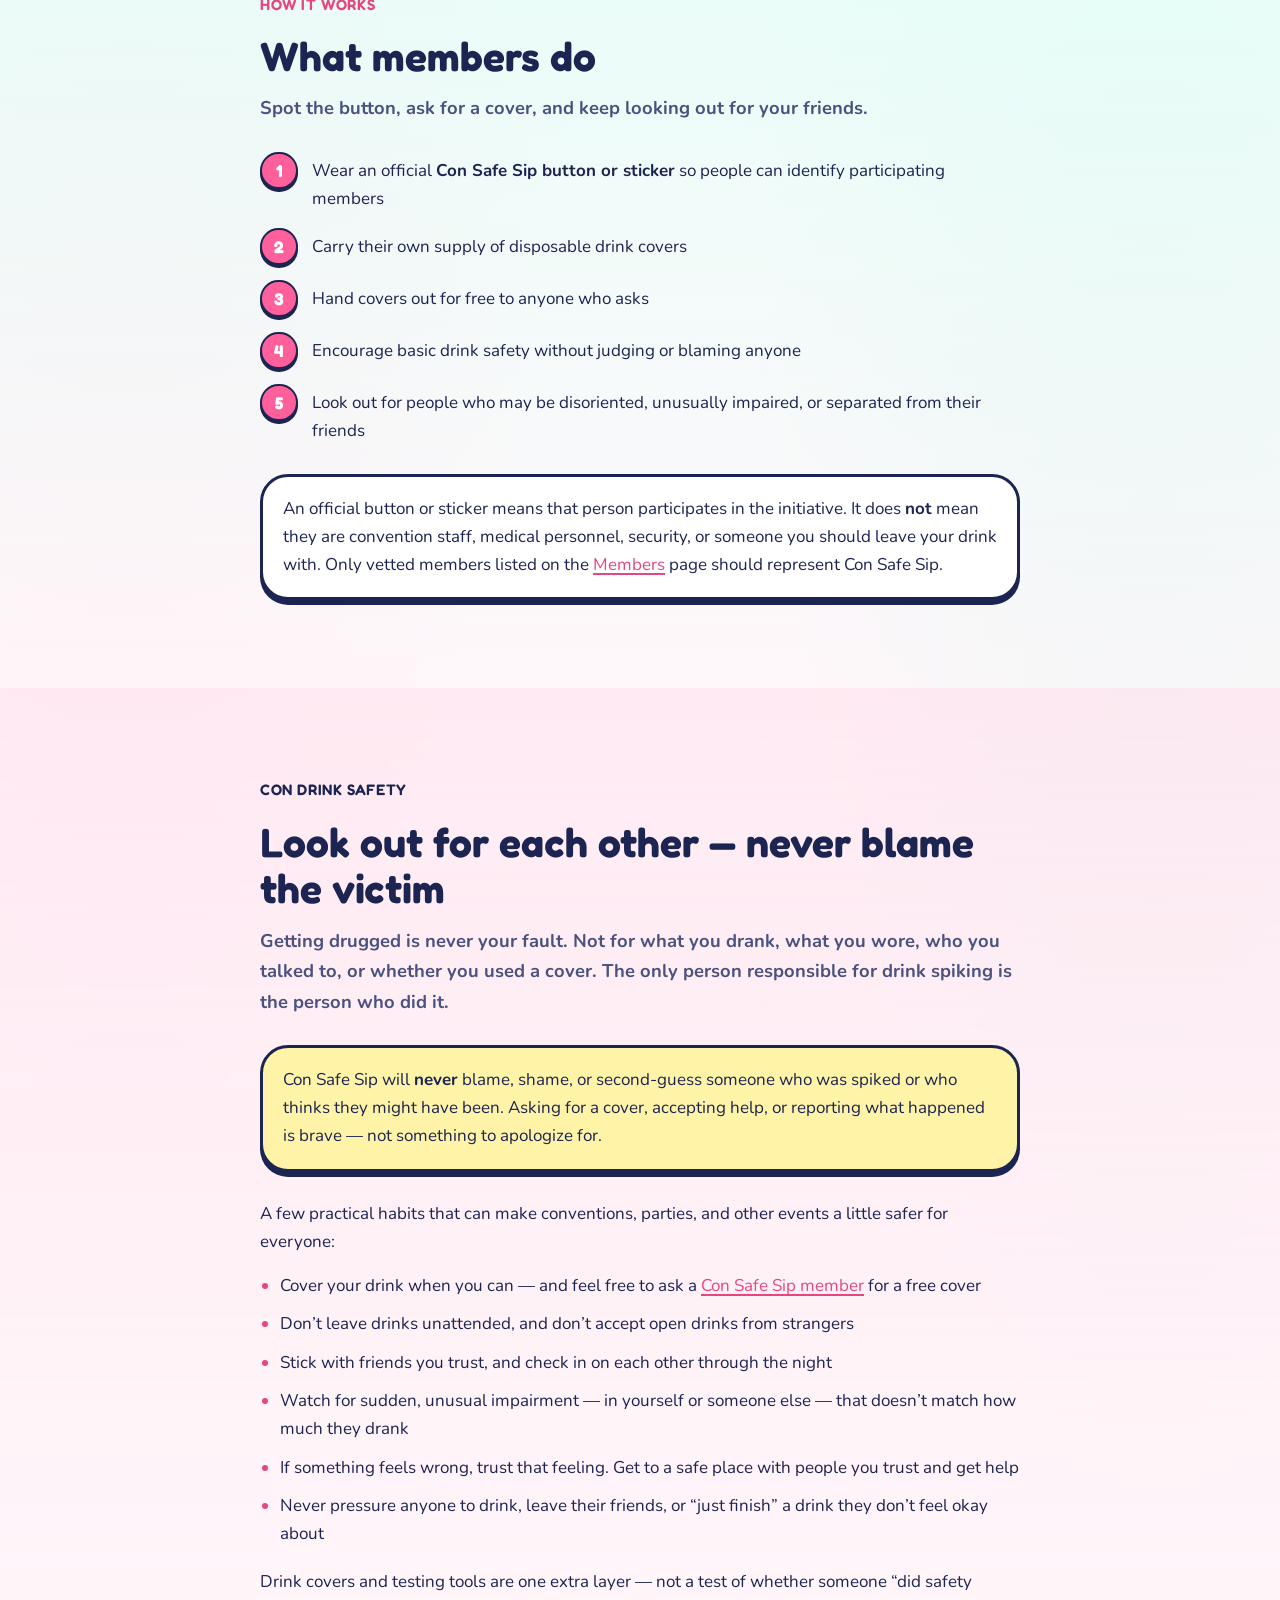
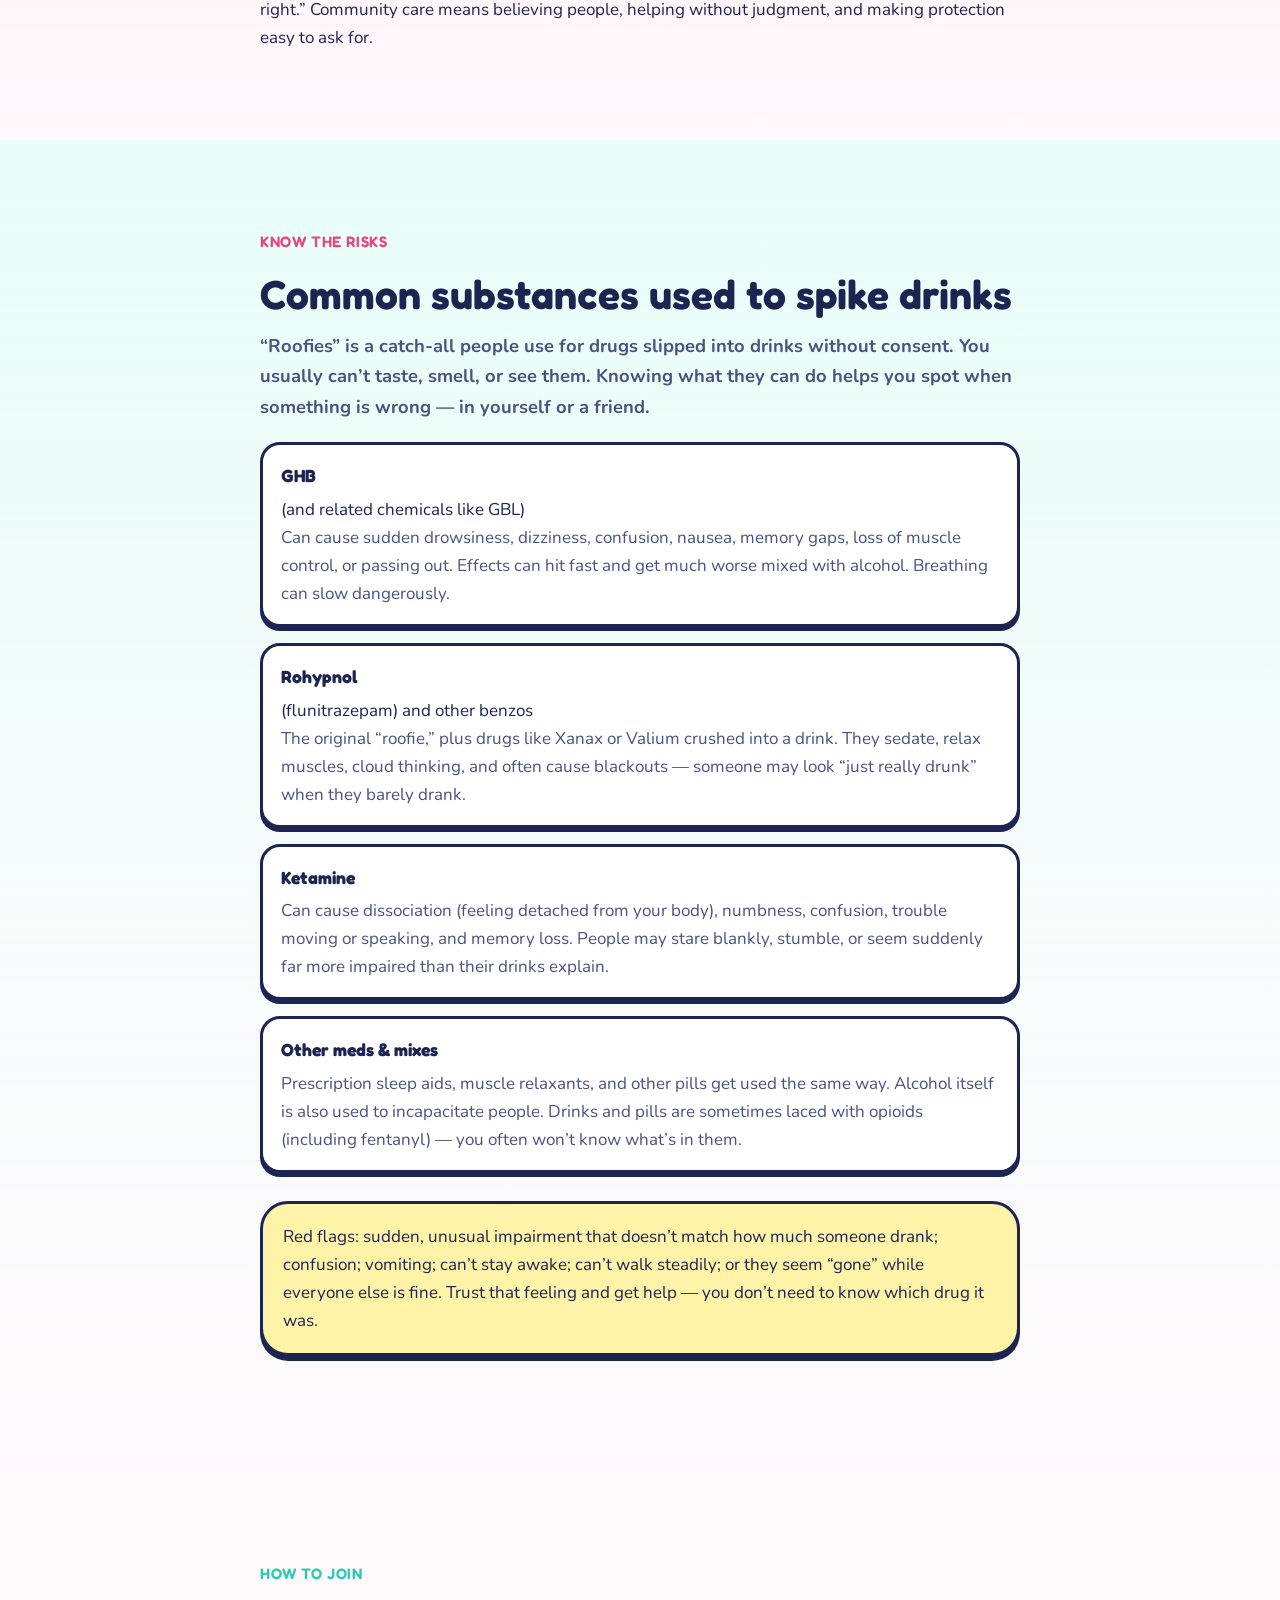
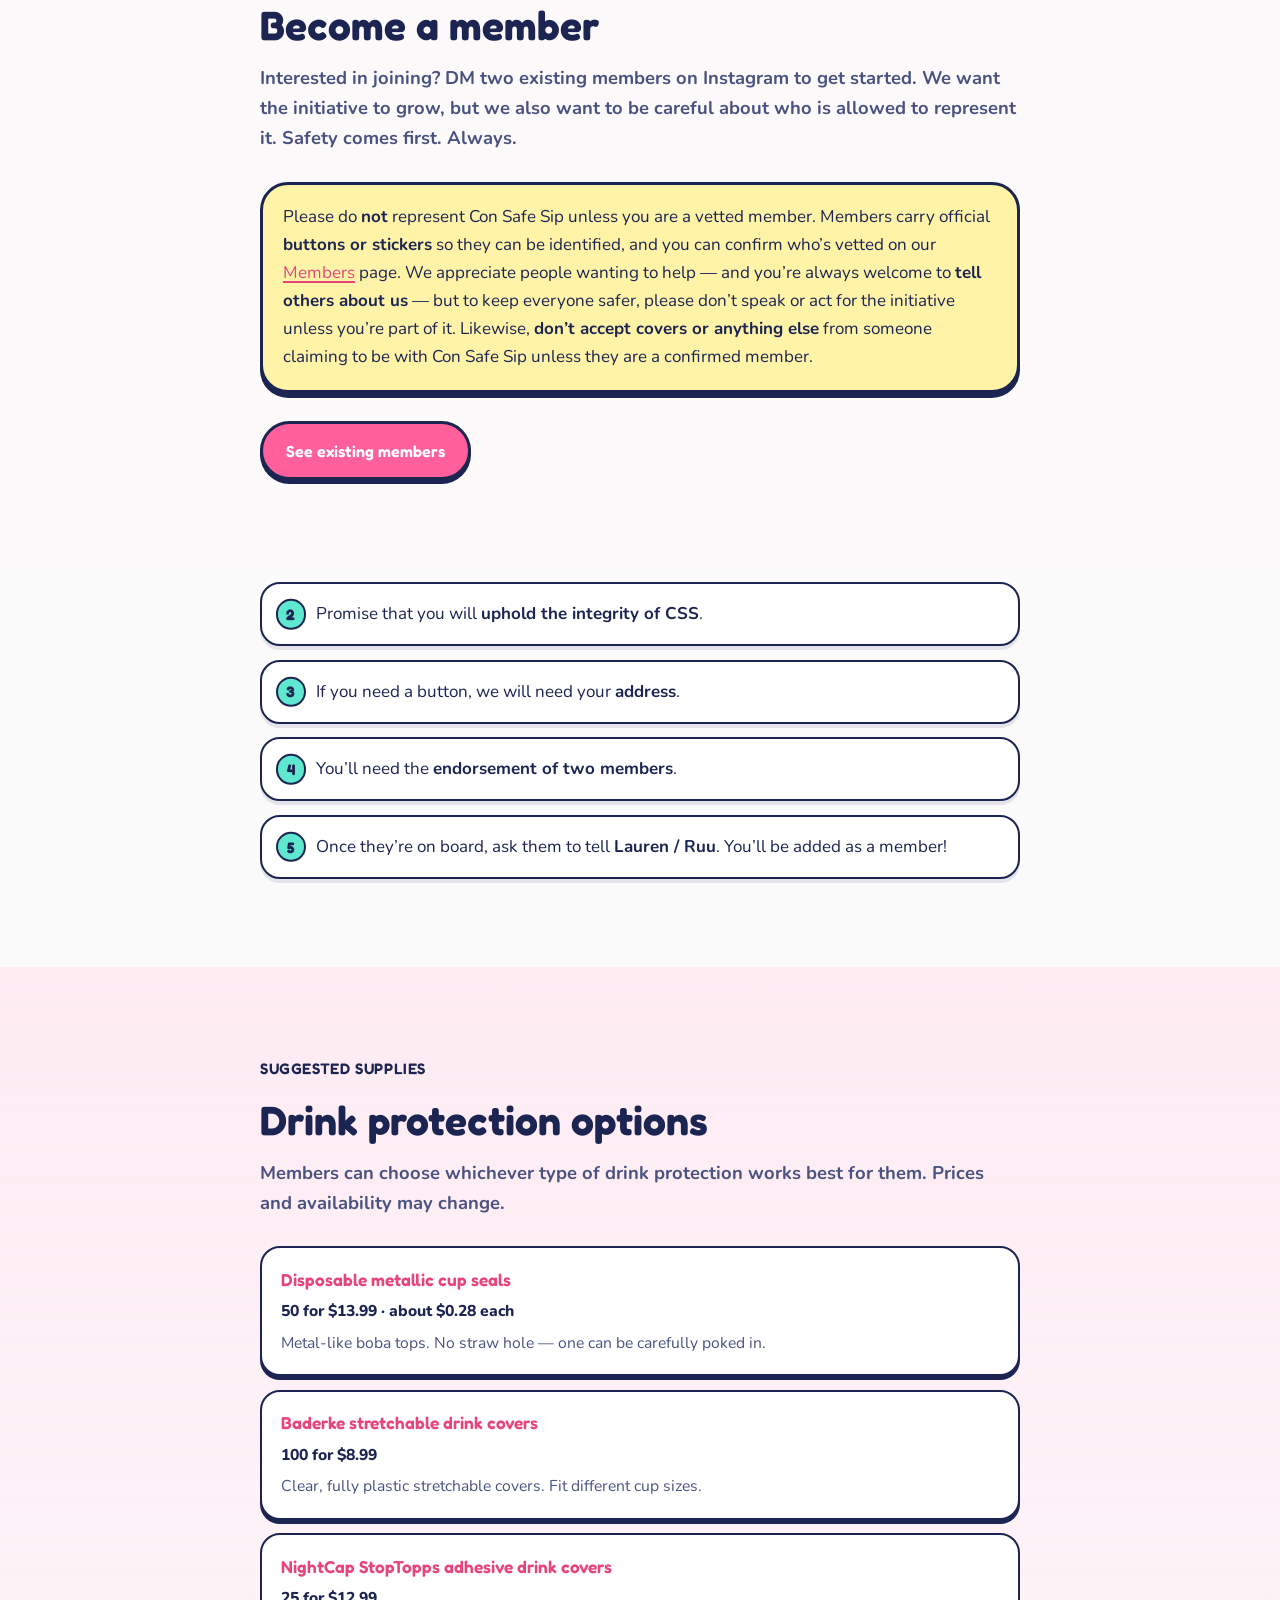
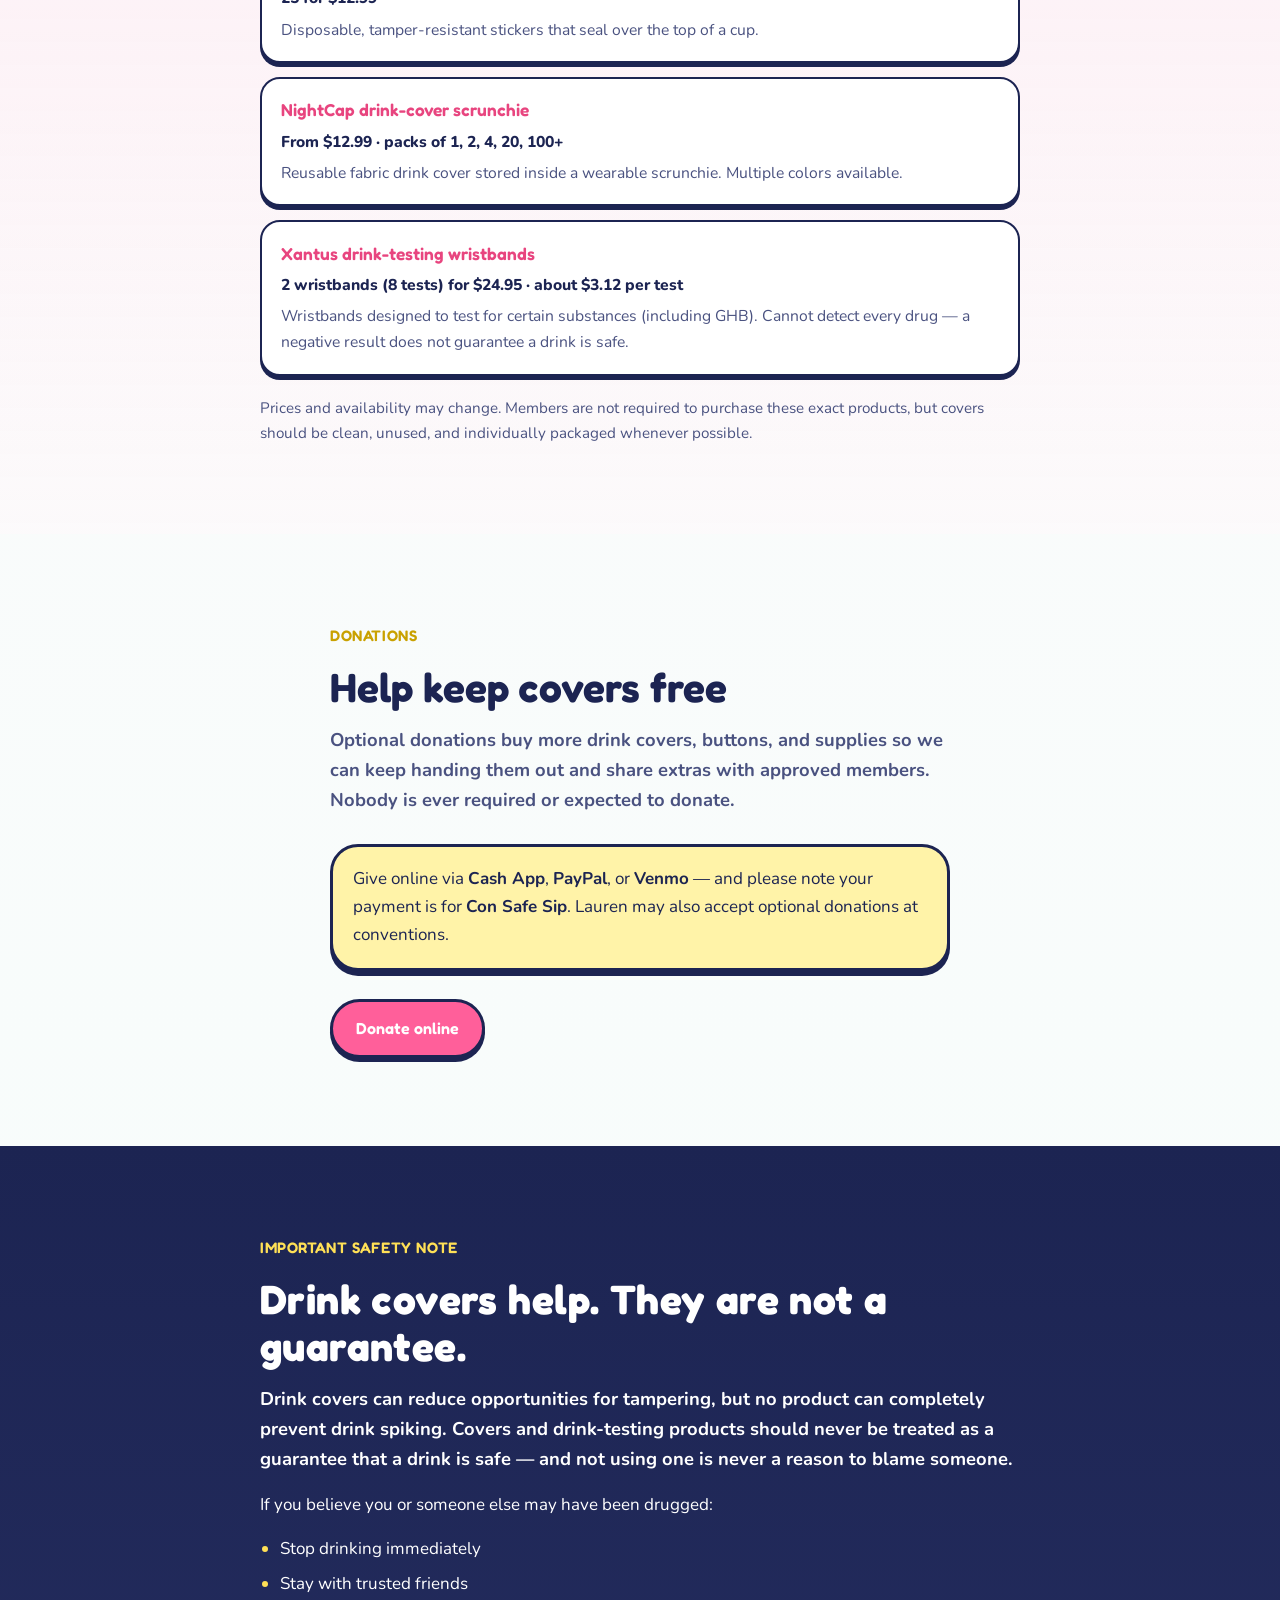
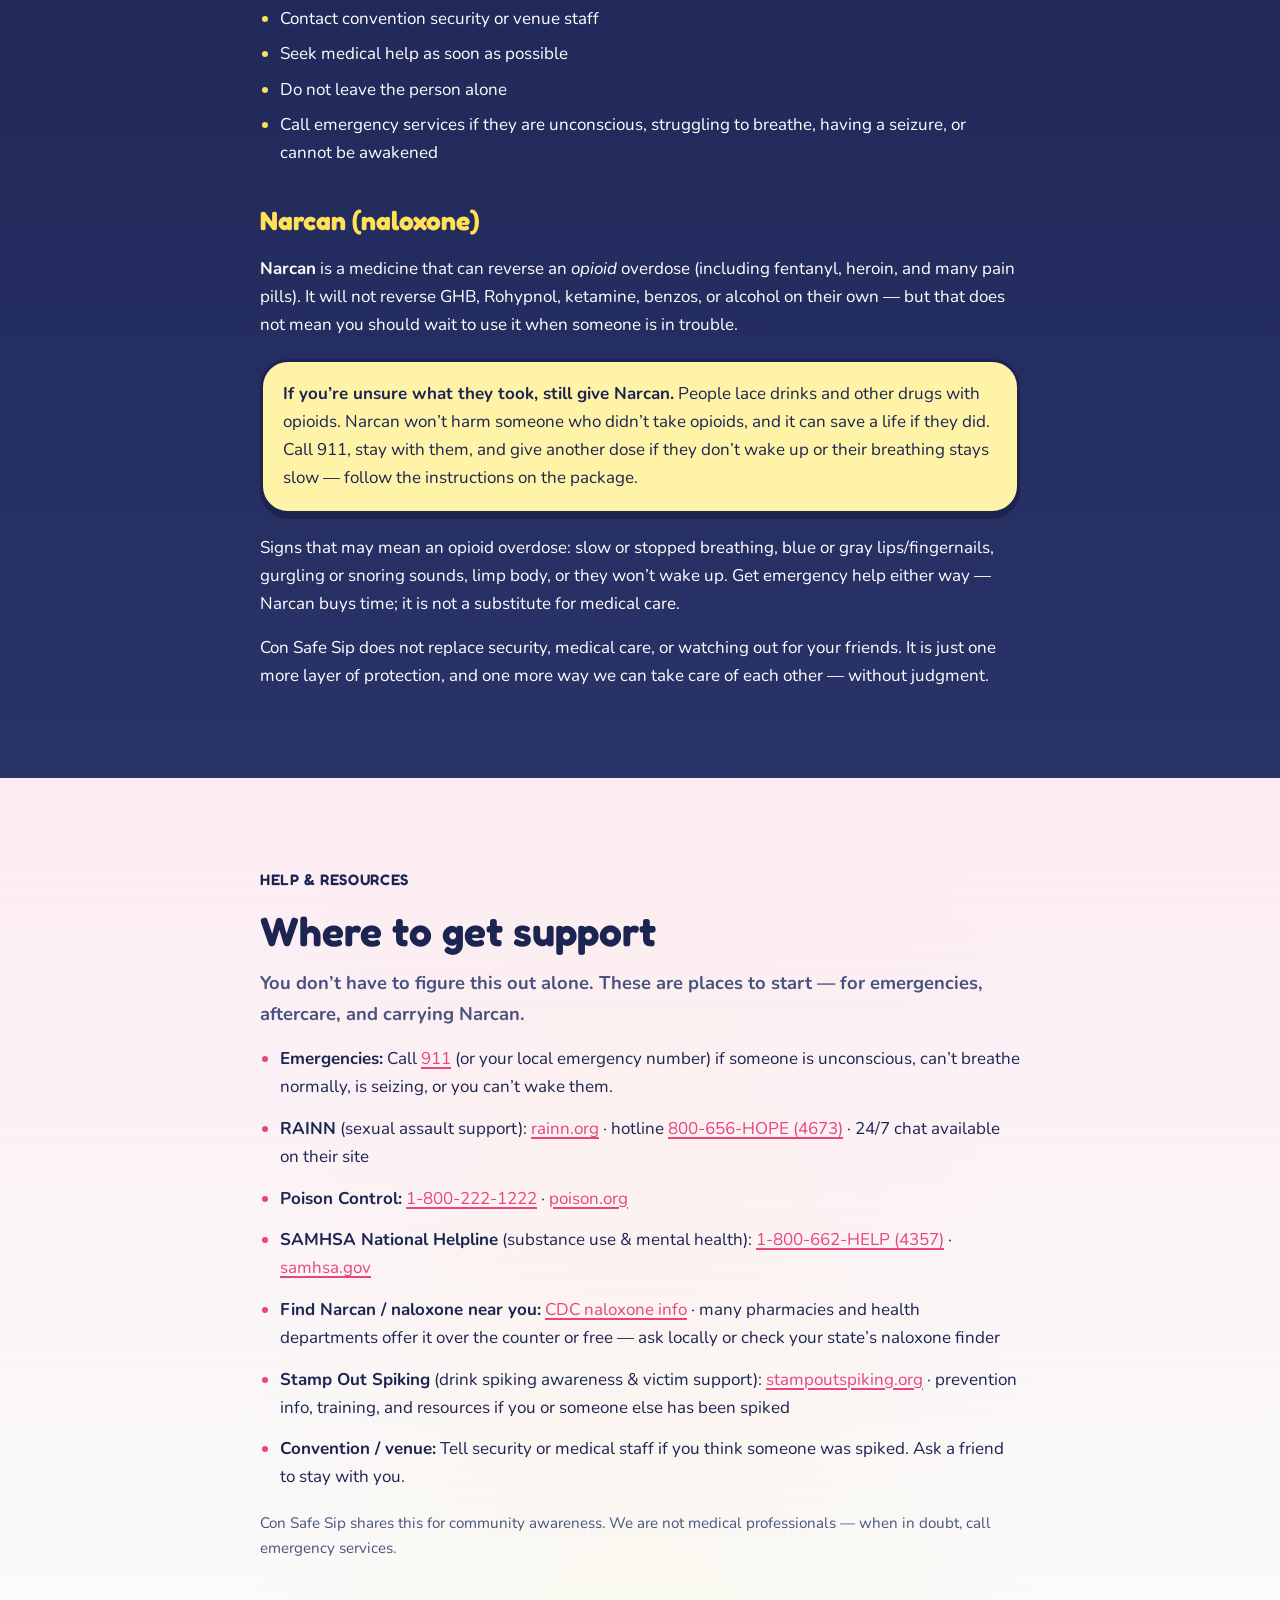
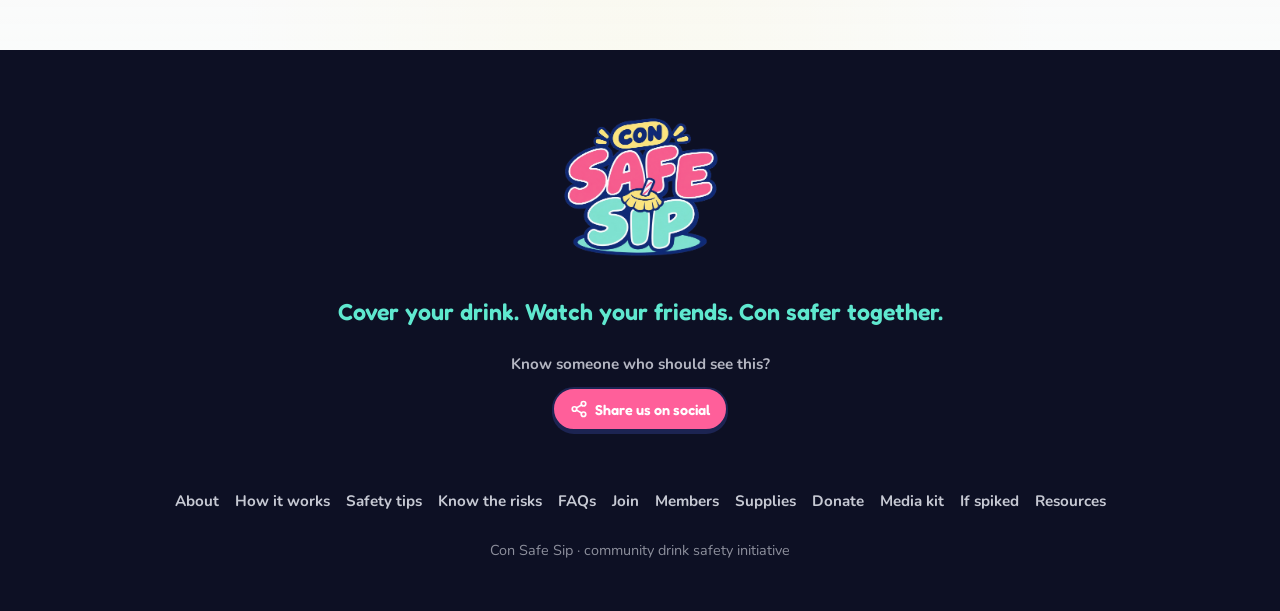
==== commit 78398816: "Update FAQs, index, and members pages to clarify representation and participation in Con Safe Sip - " ====
--- a/index.html
+++ b/index.html
@@ -277,8 +277,8 @@
             <li>
               <span class="steps__num" aria-hidden="true">1</span>
               <p>
-                Wear an official <strong>Con Safe Sip button</strong> so people
-                can identify participating members
+                Wear an official <strong>Con Safe Sip button or sticker</strong>
+                so people can identify participating members
               </p>
             </li>
             <li>
@@ -305,9 +305,12 @@
           </ul>
           <aside class="callout">
             <p>
-              A button means that person participates in the initiative. It does
-              <strong>not</strong> mean they are convention staff, medical
-              personnel, security, or someone you should leave your drink with.
+              An official button or sticker means that person participates in
+              the initiative. It does <strong>not</strong> mean they are
+              convention staff, medical personnel, security, or someone you
+              should leave your drink with. Only vetted members listed on the
+              <a href="members.html">Members</a> page should represent Con Safe
+              Sip.
             </p>
           </aside>
         </div>
@@ -433,6 +436,21 @@
             also want to be careful about who is allowed to represent it. Safety
             comes first. Always.
           </p>
+          <aside class="callout callout--note">
+            <p>
+              Please do <strong>not</strong> represent Con Safe Sip unless you
+              are a vetted member. Members carry official
+              <strong>buttons or stickers</strong> so they can be identified,
+              and you can confirm who’s vetted on our
+              <a href="members.html">Members</a> page. We appreciate people
+              wanting to help — and you’re always welcome to
+              <strong>tell others about us</strong> — but to keep everyone safer,
+              please don’t speak or act for the initiative unless you’re part of
+              it. Likewise, <strong>don’t accept covers or anything else</strong>
+              from someone claiming to be with Con Safe Sip unless they are a
+              confirmed member.
+            </p>
+          </aside>
           <p class="join-members-cta">
             <a class="btn btn--pink" href="members.html">See existing members</a>
           </p>
